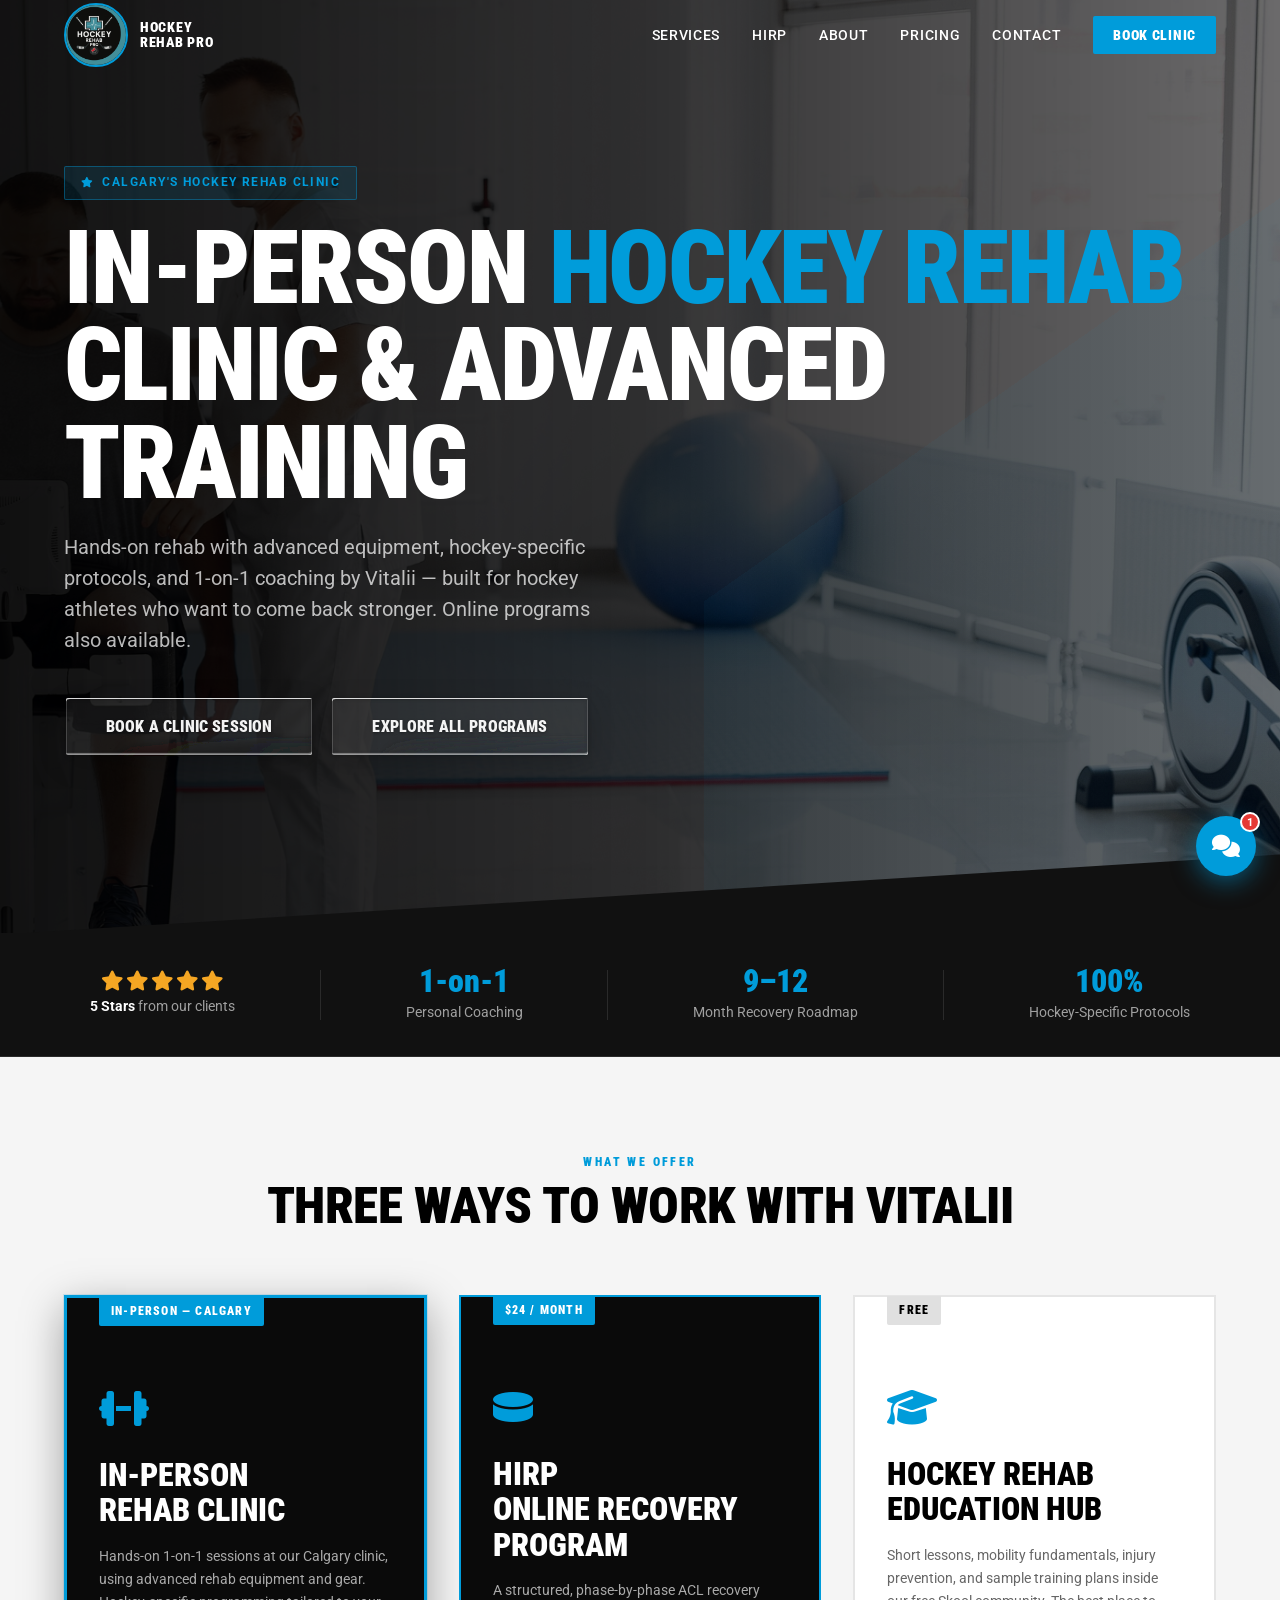
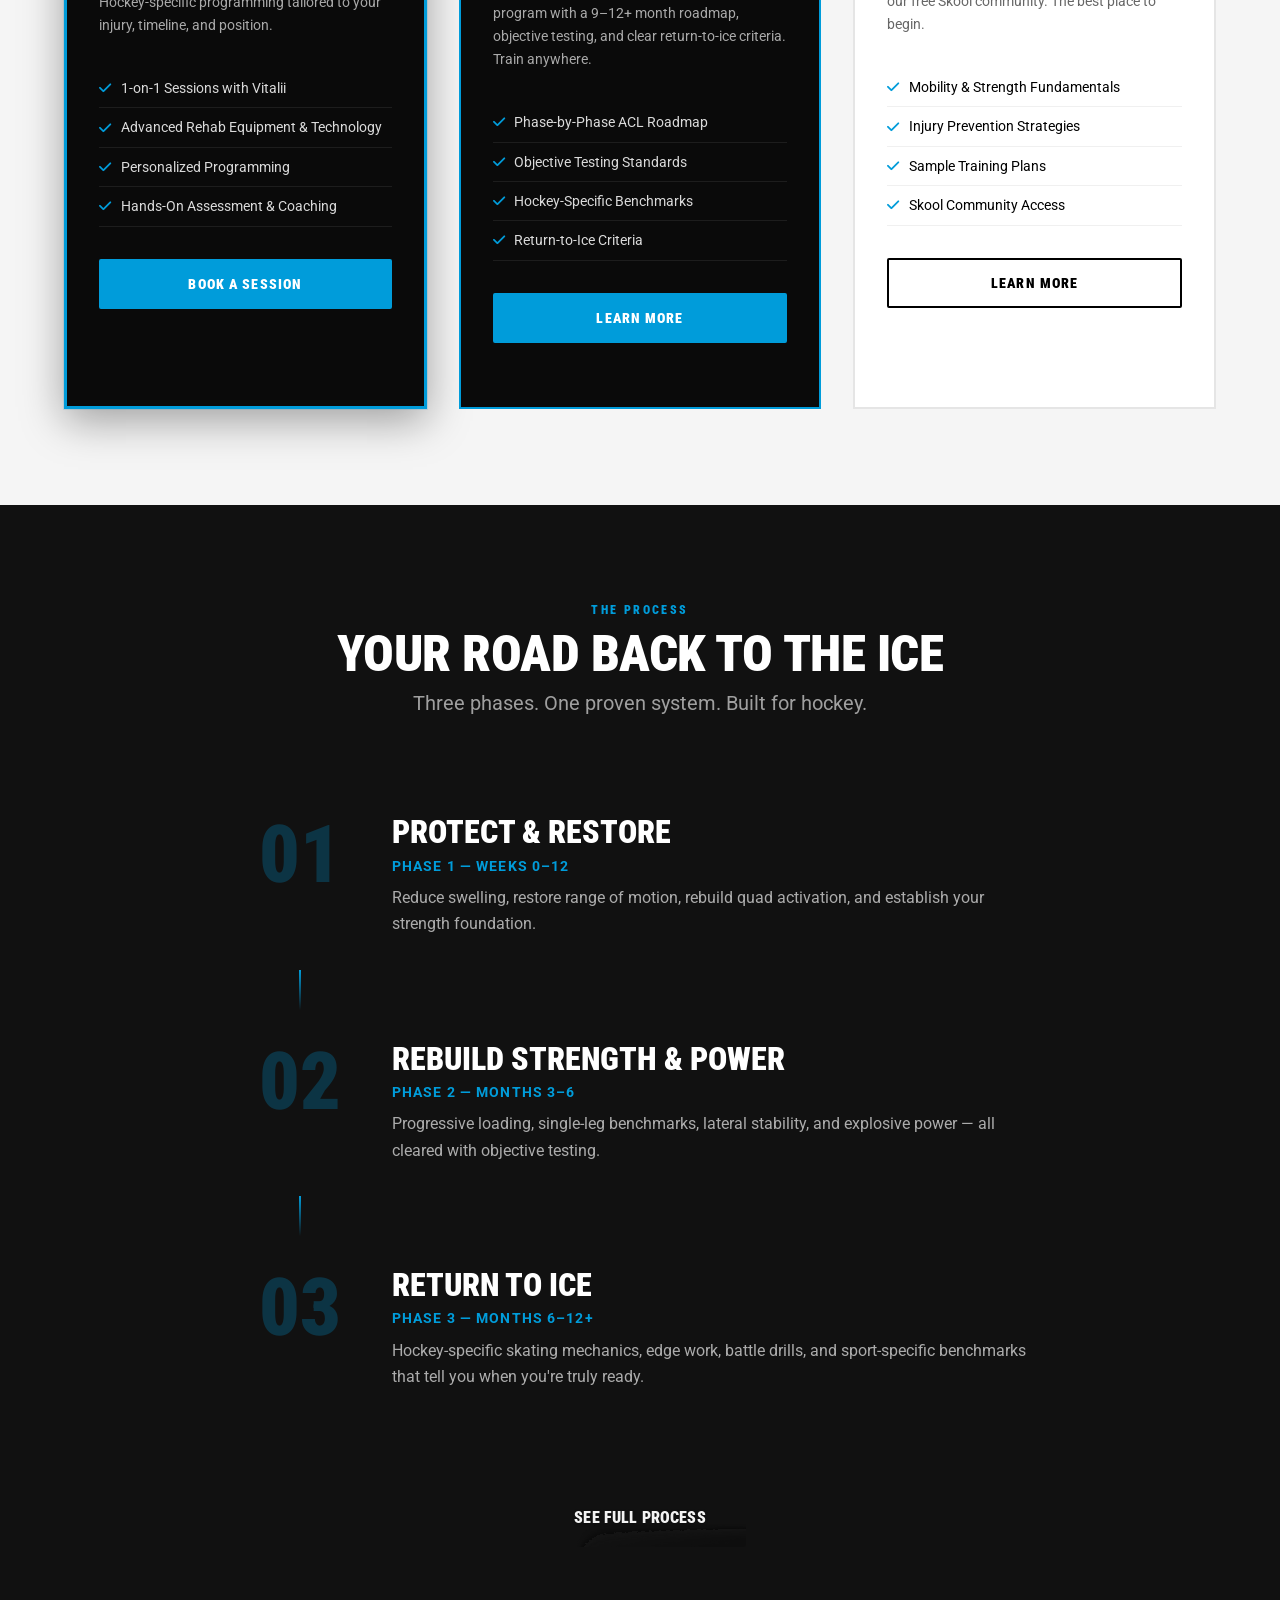
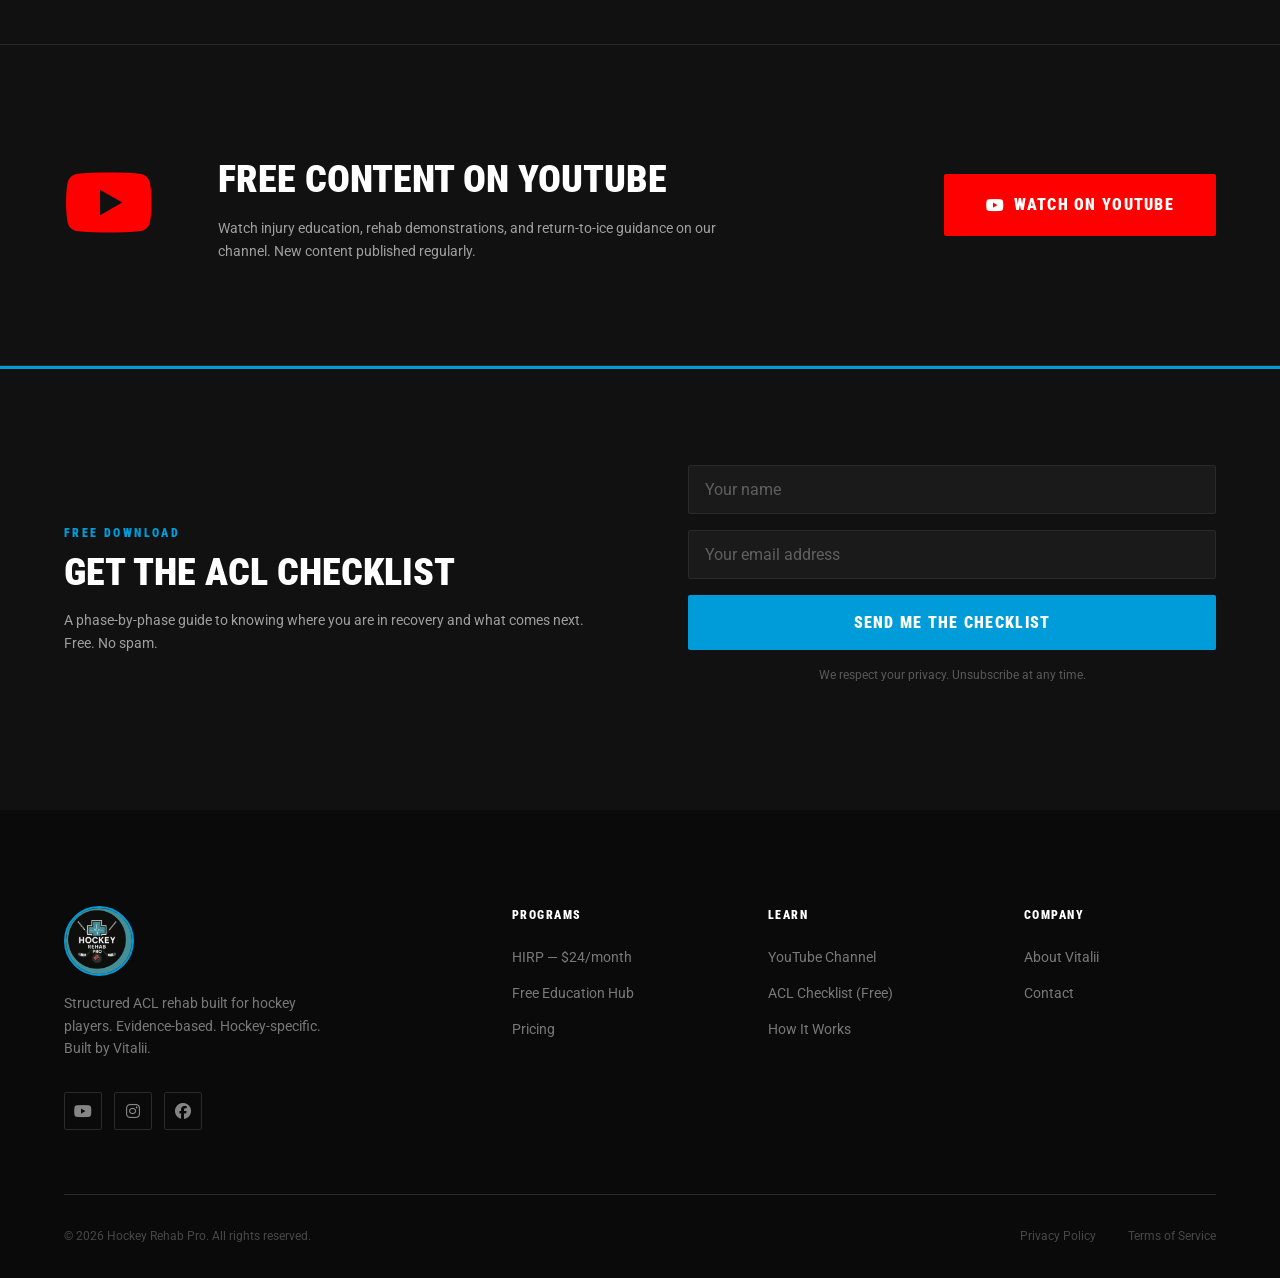
==== index.html @ 882a932a "Initial commit" ====
<!DOCTYPE html>
<html lang="en">
<head>
  <meta charset="UTF-8">
  <meta name="viewport" content="width=device-width, initial-scale=1.0">
  <meta name="description" content="Structured ACL rehab built for hockey players. Evidence-based return-to-ice protocols by Vitalii at Hockey Rehab Pro.">
  <title>Hockey Rehab Pro — ACL Rehab for Hockey Athletes</title>
  <link rel="icon" type="image/png" href="./Screenshot%202026-05-06%20193714.png">
  <link rel="preconnect" href="https://fonts.googleapis.com">
  <link rel="preconnect" href="https://fonts.gstatic.com" crossorigin>
  <link href="https://fonts.googleapis.com/css2?family=Roboto:wght@400;500;700&family=Roboto+Condensed:wght@700;900&display=swap" rel="stylesheet">
  <link rel="stylesheet" href="https://cdnjs.cloudflare.com/ajax/libs/font-awesome/6.5.0/css/all.min.css" crossorigin="anonymous">
  <link rel="stylesheet" href="./styles.css">
</head>
<body>

  <header class="nav" id="nav">
    <div class="nav__inner container">
      <a href="./index.html" class="nav__logo" aria-label="Hockey Rehab Pro home">
        <span class="logo-clip nav__logo-clip">
          <img src="./Screenshot%202026-05-06%20193714.png" alt="Hockey Rehab Pro" width="56" height="56">
        </span>
        <span class="nav__logo-text">Hockey<br>Rehab Pro</span>
      </a>
      <nav class="nav__links" aria-label="Primary navigation">
        <a href="./services.html"  class="nav__link">Services</a>
        <a href="./program.html"   class="nav__link">HIRP</a>
        <a href="./about.html"     class="nav__link">About</a>
        <a href="./pricing.html"   class="nav__link">Pricing</a>
        <a href="./contact.html"   class="nav__link">Contact</a>
        <a href="./contact.html" class="nav__link nav__link--cta">Book Clinic</a>
      </nav>
      <button class="nav__hamburger" id="hamburger" aria-label="Open menu" aria-expanded="false" aria-controls="mobileMenu">
        <span class="nav__hamburger-bar"></span>
        <span class="nav__hamburger-bar"></span>
        <span class="nav__hamburger-bar"></span>
      </button>
    </div>
  </header>

  <div class="mobile-menu" id="mobileMenu" aria-hidden="true" role="dialog" aria-label="Navigation menu">
    <button class="mobile-menu__close" id="mobileMenuClose" aria-label="Close menu">&times;</button>
    <nav class="mobile-menu__nav">
      <a href="./index.html"    class="mobile-menu__link">Home</a>
      <a href="./services.html" class="mobile-menu__link">Services</a>
      <a href="./program.html"  class="mobile-menu__link">HIRP Program</a>
      <a href="./about.html"    class="mobile-menu__link">About</a>
      <a href="./pricing.html"  class="mobile-menu__link">Pricing</a>
      <a href="./contact.html"  class="mobile-menu__link">Contact</a>
      <a href="./contact.html" class="mobile-menu__link mobile-menu__link--cta">Book Clinic Session</a>
    </nav>
  </div>
  <div class="mobile-menu__overlay" id="menuOverlay"></div>

  <main>

    <!-- HERO -->
    <section class="hero" id="hero" aria-labelledby="hero-heading">
      <div class="hero__inner container">
        <div class="hero__badge">
          <i class="fa-solid fa-star" aria-hidden="true"></i>
          Calgary's Hockey Rehab Clinic
        </div>
        <h1 class="hero__headline" id="hero-heading">
          In-Person <span class="hero__headline--accent">Hockey Rehab</span><br>
          Clinic &amp; Advanced Training
        </h1>
        <p class="hero__subtitle">
          Hands-on rehab with advanced equipment, hockey-specific protocols,
          and 1-on-1 coaching by Vitalii &mdash; built for hockey athletes who want
          to come back stronger. Online programs also available.
        </p>
        <div class="hero__ctas">
          <a href="./contact.html" class="btn btn--primary btn--lg btn--glass">
            Book a Clinic Session
          </a>
          <a href="./services.html" class="btn btn--outline btn--lg btn--glass">
            Explore All Programs
          </a>
        </div>
      </div>
    </section>

    <!-- TRUST BAR -->
    <section class="trust-bar" aria-label="Social proof and stats">
      <div class="trust-bar__inner container">
        <div class="trust-bar__item">
          <div class="trust-bar__stars" aria-label="5 stars">
            <i class="fa-solid fa-star"></i>
            <i class="fa-solid fa-star"></i>
            <i class="fa-solid fa-star"></i>
            <i class="fa-solid fa-star"></i>
            <i class="fa-solid fa-star"></i>
          </div>
          <p class="trust-bar__label"><strong>5 Stars</strong> from our clients</p>
        </div>
        <div class="trust-bar__divider" aria-hidden="true"></div>
        <div class="trust-bar__item">
          <p class="trust-bar__number">1-on-1</p>
          <p class="trust-bar__label">Personal Coaching</p>
        </div>
        <div class="trust-bar__divider" aria-hidden="true"></div>
        <div class="trust-bar__item">
          <p class="trust-bar__number">9&ndash;12</p>
          <p class="trust-bar__label">Month Recovery Roadmap</p>
        </div>
        <div class="trust-bar__divider" aria-hidden="true"></div>
        <div class="trust-bar__item">
          <p class="trust-bar__number">100%</p>
          <p class="trust-bar__label">Hockey-Specific Protocols</p>
        </div>
      </div>
    </section>

    <!-- SERVICES OVERVIEW -->
    <section class="services" id="services" aria-labelledby="services-heading">
      <div class="container">
        <div class="section-header">
          <p class="section-header__eyebrow">What We Offer</p>
          <h2 class="section-header__heading" id="services-heading">Three Ways to Work with Vitalii</h2>
        </div>
        <div class="services__grid">

          <article class="service-card service-card--clinic service-card--featured">
            <div class="service-card__badge service-card__badge--primary">In-Person &mdash; Calgary</div>
            <div class="service-card__icon">
              <i class="fa-solid fa-dumbbell" aria-hidden="true"></i>
            </div>
            <h3 class="service-card__title">In-Person<br>Rehab Clinic</h3>
            <p class="service-card__desc">
              Hands-on 1-on-1 sessions at our Calgary clinic, using advanced rehab equipment
              and gear. Hockey-specific programming tailored to your injury, timeline, and position.
            </p>
            <ul class="service-card__features">
              <li><i class="fa-solid fa-check" aria-hidden="true"></i> 1-on-1 Sessions with Vitalii</li>
              <li><i class="fa-solid fa-check" aria-hidden="true"></i> Advanced Rehab Equipment &amp; Technology</li>
              <li><i class="fa-solid fa-check" aria-hidden="true"></i> Personalized Programming</li>
              <li><i class="fa-solid fa-check" aria-hidden="true"></i> Hands-On Assessment &amp; Coaching</li>
            </ul>
            <a href="./contact.html" class="btn btn--teal service-card__cta">Book a Session</a>
          </article>

          <article class="service-card service-card--hirp service-card--featured">
            <div class="service-card__badge service-card__badge--primary">$24 / Month</div>
            <div class="service-card__icon">
              <i class="fa-solid fa-hockey-puck" aria-hidden="true"></i>
            </div>
            <h3 class="service-card__title">HIRP<br>Online Recovery Program</h3>
            <p class="service-card__desc">
              A structured, phase-by-phase ACL recovery program with a 9&ndash;12+ month
              roadmap, objective testing, and clear return-to-ice criteria. Train anywhere.
            </p>
            <ul class="service-card__features">
              <li><i class="fa-solid fa-check" aria-hidden="true"></i> Phase-by-Phase ACL Roadmap</li>
              <li><i class="fa-solid fa-check" aria-hidden="true"></i> Objective Testing Standards</li>
              <li><i class="fa-solid fa-check" aria-hidden="true"></i> Hockey-Specific Benchmarks</li>
              <li><i class="fa-solid fa-check" aria-hidden="true"></i> Return-to-Ice Criteria</li>
            </ul>
            <a href="./program.html" class="btn btn--teal service-card__cta">Learn More</a>
          </article>

          <article class="service-card service-card--free">
            <div class="service-card__badge">Free</div>
            <div class="service-card__icon">
              <i class="fa-solid fa-graduation-cap" aria-hidden="true"></i>
            </div>
            <h3 class="service-card__title">Hockey Rehab<br>Education Hub</h3>
            <p class="service-card__desc">
              Short lessons, mobility fundamentals, injury prevention, and sample training
              plans inside our free Skool community. The best place to begin.
            </p>
            <ul class="service-card__features">
              <li><i class="fa-solid fa-check" aria-hidden="true"></i> Mobility &amp; Strength Fundamentals</li>
              <li><i class="fa-solid fa-check" aria-hidden="true"></i> Injury Prevention Strategies</li>
              <li><i class="fa-solid fa-check" aria-hidden="true"></i> Sample Training Plans</li>
              <li><i class="fa-solid fa-check" aria-hidden="true"></i> Skool Community Access</li>
            </ul>
            <a href="./services.html" class="btn btn--outline-dark service-card__cta">Learn More</a>
          </article>

        </div>
      </div>
    </section>

    <!-- HOW IT WORKS — SUMMARY -->
    <section class="how-it-works" id="how-it-works" aria-labelledby="hiw-heading">
      <div class="container">
        <div class="section-header section-header--light">
          <p class="section-header__eyebrow">The Process</p>
          <h2 class="section-header__heading" id="hiw-heading">Your Road Back to the Ice</h2>
          <p class="section-header__sub">Three phases. One proven system. Built for hockey.</p>
        </div>
        <div class="steps">
          <div class="step">
            <div class="step__number" aria-hidden="true">01</div>
            <div class="step__content">
              <h3 class="step__title">Protect &amp; Restore</h3>
              <p class="step__phase">Phase 1 &mdash; Weeks 0&ndash;12</p>
              <p class="step__desc">Reduce swelling, restore range of motion, rebuild quad activation, and establish your strength foundation.</p>
            </div>
          </div>
          <div class="step__connector" aria-hidden="true"></div>
          <div class="step">
            <div class="step__number" aria-hidden="true">02</div>
            <div class="step__content">
              <h3 class="step__title">Rebuild Strength &amp; Power</h3>
              <p class="step__phase">Phase 2 &mdash; Months 3&ndash;6</p>
              <p class="step__desc">Progressive loading, single-leg benchmarks, lateral stability, and explosive power — all cleared with objective testing.</p>
            </div>
          </div>
          <div class="step__connector" aria-hidden="true"></div>
          <div class="step">
            <div class="step__number" aria-hidden="true">03</div>
            <div class="step__content">
              <h3 class="step__title">Return to Ice</h3>
              <p class="step__phase">Phase 3 &mdash; Months 6&ndash;12+</p>
              <p class="step__desc">Hockey-specific skating mechanics, edge work, battle drills, and sport-specific benchmarks that tell you when you're truly ready.</p>
            </div>
          </div>
        </div>
        <div class="how-it-works__cta">
          <a href="./services.html" class="btn btn--teal btn--lg btn--glass">See Full Process</a>
        </div>
      </div>
    </section>

    <!-- YOUTUBE CTA -->
    <section class="youtube-cta" aria-label="YouTube channel">
      <div class="container">
        <div class="youtube-cta__inner">
          <div class="youtube-cta__icon" aria-hidden="true">
            <i class="fa-brands fa-youtube"></i>
          </div>
          <div class="youtube-cta__content">
            <h2 class="youtube-cta__heading">Free Content on YouTube</h2>
            <p class="youtube-cta__desc">
              Watch injury education, rehab demonstrations, and return-to-ice guidance on our channel.
              New content published regularly.
            </p>
          </div>
          <a href="https://youtube.com/@hockeyrehabpro" target="_blank" rel="noopener noreferrer" class="btn btn--youtube btn--lg">
            <i class="fa-brands fa-youtube" aria-hidden="true"></i>
            Watch on YouTube
          </a>
        </div>
      </div>
    </section>

    <!-- NEWSLETTER MINI -->
    <section class="newsletter" aria-labelledby="newsletter-heading">
      <div class="container">
        <div class="newsletter__inner">
          <div class="newsletter__content">
            <p class="section-header__eyebrow">Free Download</p>
            <h2 class="newsletter__heading" id="newsletter-heading">Get the ACL Checklist</h2>
            <p class="newsletter__desc">
              A phase-by-phase guide to knowing where you are in recovery and what comes next.
              Free. No spam.
            </p>
          </div>
          <form class="newsletter__form" id="newsletterForm" novalidate>
            <div class="newsletter__form-group">
              <label for="newsletter-name" class="sr-only">Your name</label>
              <input type="text" id="newsletter-name" name="name" placeholder="Your name" class="newsletter__input" autocomplete="name" required>
            </div>
            <div class="newsletter__form-group">
              <label for="newsletter-email" class="sr-only">Your email address</label>
              <input type="email" id="newsletter-email" name="email" placeholder="Your email address" class="newsletter__input" autocomplete="email" required>
            </div>
            <button type="submit" class="btn btn--teal btn--lg newsletter__submit">Send Me the Checklist</button>
            <p class="newsletter__disclaimer">We respect your privacy. Unsubscribe at any time.</p>
            <p class="newsletter__feedback" id="newsletterFeedback" aria-live="polite" aria-atomic="true"></p>
          </form>
        </div>
      </div>
    </section>

  </main>

  <footer class="footer">
    <div class="container">
      <div class="footer__top">
        <div class="footer__brand">
          <span class="logo-clip footer__logo-clip">
            <img src="./Screenshot%202026-05-06%20193714.png" alt="Hockey Rehab Pro" width="70" height="70">
          </span>
          <p class="footer__tagline">Structured ACL rehab built for hockey players. Evidence-based. Hockey-specific. Built by Vitalii.</p>
          <div class="footer__social">
            <a href="https://youtube.com/@hockeyrehabpro" target="_blank" rel="noopener noreferrer" aria-label="YouTube" class="footer__social-link"><i class="fa-brands fa-youtube" aria-hidden="true"></i></a>
            <a href="https://www.instagram.com/hockeyrehabpro/" target="_blank" rel="noopener noreferrer" aria-label="Instagram" class="footer__social-link"><i class="fa-brands fa-instagram" aria-hidden="true"></i></a>
            <a href="https://www.facebook.com/profile.php?id=61573183412782" target="_blank" rel="noopener noreferrer" aria-label="Facebook" class="footer__social-link"><i class="fa-brands fa-facebook" aria-hidden="true"></i></a>
          </div>
        </div>
        <div class="footer__nav-group">
          <h4 class="footer__nav-heading">Programs</h4>
          <ul class="footer__nav-list">
            <li><a href="https://hockeyrehabpro.com/start" target="_blank" rel="noopener noreferrer" class="footer__nav-link">HIRP &mdash; $24/month</a></li>
            <li><a href="#" class="footer__nav-link">Free Education Hub</a></li>
            <li><a href="./pricing.html" class="footer__nav-link">Pricing</a></li>
          </ul>
        </div>
        <div class="footer__nav-group">
          <h4 class="footer__nav-heading">Learn</h4>
          <ul class="footer__nav-list">
            <li><a href="https://youtube.com/@hockeyrehabpro" target="_blank" rel="noopener noreferrer" class="footer__nav-link">YouTube Channel</a></li>
            <li><a href="./contact.html" class="footer__nav-link">ACL Checklist (Free)</a></li>
            <li><a href="./services.html" class="footer__nav-link">How It Works</a></li>
          </ul>
        </div>
        <div class="footer__nav-group">
          <h4 class="footer__nav-heading">Company</h4>
          <ul class="footer__nav-list">
            <li><a href="./about.html" class="footer__nav-link">About Vitalii</a></li>
            <li><a href="./contact.html" class="footer__nav-link">Contact</a></li>
          </ul>
        </div>
      </div>
      <div class="footer__bottom">
        <p class="footer__copy">&copy; <span id="footerYear"></span> Hockey Rehab Pro. All rights reserved.</p>
        <div class="footer__legal">
          <a href="https://hockeyrehabpro.com/policies/privacy-policy" target="_blank" rel="noopener noreferrer" class="footer__legal-link">Privacy Policy</a>
          <a href="https://hockeyrehabpro.com/policies/terms-of-service" target="_blank" rel="noopener noreferrer" class="footer__legal-link">Terms of Service</a>
        </div>
      </div>
    </div>
  </footer>

  <script src="./script.js"></script>
</body>
</html>
---- styles.css ----
/* ============================================================
   Hockey Rehab Pro — styles.css
   Design system inspired by Bauer.com
   ============================================================ */

/* ============================================================
   LOGO CLIP UTILITY
   Clips any logo image into a perfect circle with no square bg
   ============================================================ */
.logo-clip {
  display: block;
  border-radius: 50%;
  overflow: hidden;
  flex-shrink: 0;
  line-height: 0;
  border: 2px solid var(--color-primary);
}

.logo-clip img {
  width: 100%;
  height: 100%;
  object-fit: cover;
  object-position: center center;
  display: block;
}

/* ============================================================
   PAGE HERO (inner pages — not the home hero)
   ============================================================ */
.page-hero {
  background:
    linear-gradient(rgba(0, 0, 0, 0.88), rgba(0, 0, 0, 0.88)),
    url('./hero-photo.jpg') center / cover no-repeat;
  padding: calc(var(--nav-height) + var(--space-xl)) 0 var(--space-xl);
  border-bottom: 3px solid var(--color-primary);
  text-align: center;
}

.page-hero__eyebrow {
  font-family: var(--font-heading);
  font-weight: var(--font-heading-weight);
  font-size: var(--text-xs);
  letter-spacing: 0.2em;
  text-transform: uppercase;
  color: var(--color-primary);
  margin-bottom: 0.5rem;
}

.page-hero__title {
  font-family: var(--font-heading);
  font-weight: var(--font-heading-weight);
  font-size: clamp(2.5rem, 6vw, 5rem);
  text-transform: uppercase;
  color: var(--color-white);
  line-height: 1.0;
  letter-spacing: -0.02em;
  margin-bottom: var(--space-sm);
}

.page-hero__sub {
  color: rgba(255, 255, 255, 0.6);
  font-size: var(--text-lg);
  max-width: 600px;
  margin: 0 auto;
  line-height: 1.55;
}

/* --- Active nav link -------------------------------------- */
.nav__link.is-active {
  color: var(--color-primary);
}

.nav__link.is-active::after {
  width: 100%;
}

/* --- CTA banner section (shared across pages) ------------- */
.cta-banner {
  background: var(--color-primary);
  padding: var(--space-xl) 0;
  text-align: center;
}

.cta-banner__heading {
  font-family: var(--font-heading);
  font-weight: var(--font-heading-weight);
  font-size: clamp(1.5rem, 3vw, 2.5rem);
  text-transform: uppercase;
  color: var(--color-white);
  margin-bottom: var(--space-sm);
}

.cta-banner__sub {
  color: rgba(255, 255, 255, 0.85);
  font-size: var(--text-lg);
  margin-bottom: var(--space-md);
}

.cta-banner .btn--primary {
  background: var(--color-black);
  border-color: var(--color-black);
}

.cta-banner .btn--primary:hover {
  background: var(--color-white);
  color: var(--color-black);
  border-color: var(--color-white);
}

.cta-banner .btn--outline {
  border-color: var(--color-white);
  margin-left: var(--space-sm);
}

.cta-banner__btns {
  display: flex;
  gap: var(--space-sm);
  justify-content: center;
  flex-wrap: wrap;
}

/* --- FAQ section ------------------------------------------ */
.faq {
  background: var(--color-surface);
  padding: var(--space-xl) 0;
}

.faq__list {
  max-width: 780px;
  margin: 0 auto;
}

.faq__item {
  border-bottom: 1px solid #ddd;
}

.faq__question {
  width: 100%;
  display: flex;
  align-items: center;
  justify-content: space-between;
  gap: var(--space-sm);
  padding: var(--space-md) 0;
  background: none;
  border: none;
  text-align: left;
  font-family: var(--font-heading);
  font-weight: var(--font-heading-weight);
  font-size: var(--text-lg);
  text-transform: uppercase;
  color: var(--color-black);
  cursor: pointer;
  transition: color var(--transition);
}

.faq__question:hover {
  color: var(--color-primary);
}

.faq__icon {
  font-size: var(--text-lg);
  color: var(--color-primary);
  transition: transform var(--transition);
  flex-shrink: 0;
}

.faq__item.is-open .faq__icon {
  transform: rotate(45deg);
}

.faq__answer {
  max-height: 0;
  overflow: hidden;
  transition: max-height 0.35s ease, padding 0.2s ease;
}

.faq__item.is-open .faq__answer {
  max-height: 400px;
}

.faq__answer p {
  padding-bottom: var(--space-md);
  color: var(--color-text-muted-light);
  line-height: 1.7;
}

/* --- Mission section (about page) ------------------------- */
.mission {
  background: var(--color-dark-800);
  padding: var(--space-xl) 0;
  text-align: center;
}

.mission__quote {
  font-family: var(--font-heading);
  font-weight: var(--font-heading-weight);
  font-size: clamp(1.5rem, 3vw, 2.5rem);
  text-transform: uppercase;
  color: var(--color-white);
  max-width: 900px;
  margin: 0 auto var(--space-md);
  line-height: 1.2;
}

.mission__quote span {
  color: var(--color-primary);
}

.mission__sub {
  color: rgba(255, 255, 255, 0.55);
  font-size: var(--text-base);
  max-width: 600px;
  margin: 0 auto;
}

/* ============================================================
   CUSTOM PROPERTIES
   ============================================================ */
/* --- Custom Properties ------------------------------------ */
:root {
  --font-body: 'Roboto', Impact, Helvetica, sans-serif;
  --font-heading: 'Roboto Condensed', Impact, Helvetica, sans-serif;
  --font-heading-weight: 900;

  --color-primary: #009cda;
  --color-primary-dark: #0080b8;
  --color-primary-light: #29c2ff;

  --color-dark-900: #0a0a0a;
  --color-dark-800: #111111;
  --color-dark-700: #1a1a1a;
  --color-dark-600: #2a2a2a;
  --color-surface: #f5f5f5;
  --color-white: #ffffff;
  --color-black: #000000;
  --color-text-muted-dark: rgba(255, 255, 255, 0.6);
  --color-text-muted-light: #666666;
  --color-star: #f5a623;
  --color-success: #009cda;
  --color-error: #e53935;

  --space-xs: 0.5rem;
  --space-sm: 1rem;
  --space-md: 2rem;
  --space-lg: 4rem;
  --space-xl: 6rem;

  --text-xs: 0.75rem;
  --text-sm: 0.875rem;
  --text-base: 1rem;
  --text-lg: 1.25rem;
  --text-xl: 1.5rem;
  --text-2xl: 2rem;
  --text-3xl: 3rem;
  --text-hero: clamp(3rem, 8vw, 7rem);
  --text-section: clamp(2rem, 4vw, 3.5rem);

  --max-width: 1400px;
  --nav-height: 70px;
  --radius: 2px;
  --transition: 0.2s ease;
  --transition-slow: 0.35s ease;
}

/* --- Reset ------------------------------------------------ */
*, *::before, *::after {
  box-sizing: border-box;
  margin: 0;
  padding: 0;
}

html {
  scroll-behavior: smooth;
  font-size: 16px;
}

body {
  font-family: var(--font-body);
  background: var(--color-white);
  color: var(--color-black);
  font-size: var(--text-base);
  line-height: 1.6;
  overflow-x: hidden;
}

img {
  max-width: 100%;
  display: block;
}

a {
  color: inherit;
  text-decoration: none;
}

ul {
  list-style: none;
}

button {
  font-family: var(--font-body);
  cursor: pointer;
}

/* --- Utilities -------------------------------------------- */
.container {
  width: 100%;
  max-width: var(--max-width);
  margin-inline: auto;
  padding-inline: clamp(1rem, 5vw, 4rem);
}

.sr-only {
  position: absolute;
  width: 1px;
  height: 1px;
  padding: 0;
  margin: -1px;
  overflow: hidden;
  clip: rect(0, 0, 0, 0);
  border: 0;
}

/* --- Buttons ---------------------------------------------- */
.btn {
  display: inline-flex;
  align-items: center;
  justify-content: center;
  gap: 0.5rem;
  font-family: var(--font-heading);
  font-weight: var(--font-heading-weight);
  font-size: var(--text-sm);
  letter-spacing: 0.08em;
  text-transform: uppercase;
  padding: 0.75rem 1.75rem;
  border-radius: var(--radius);
  border: 2px solid transparent;
  cursor: pointer;
  transition:
    background var(--transition),
    color var(--transition),
    border-color var(--transition),
    transform var(--transition);
  white-space: nowrap;
}

.btn--primary {
  background: var(--color-black);
  color: var(--color-white);
  border-color: var(--color-black);
}

.btn--primary:hover {
  background: var(--color-primary);
  border-color: var(--color-primary);
  transform: translateY(-2px);
}

.btn--outline {
  background: transparent;
  color: var(--color-white);
  border-color: var(--color-white);
}

.btn--outline:hover {
  background: var(--color-white);
  color: var(--color-black);
  transform: translateY(-2px);
}

.btn--outline-dark {
  background: transparent;
  color: var(--color-black);
  border-color: var(--color-black);
}

.btn--outline-dark:hover {
  background: var(--color-black);
  color: var(--color-white);
  transform: translateY(-2px);
}

.btn--teal {
  background: var(--color-primary);
  color: var(--color-white);
  border-color: var(--color-primary);
}

.btn--teal:hover {
  background: var(--color-primary-dark);
  border-color: var(--color-primary-dark);
  transform: translateY(-2px);
}

.btn--youtube {
  background: #ff0000;
  color: var(--color-white);
  border-color: #ff0000;
}

.btn--youtube:hover {
  background: #cc0000;
  border-color: #cc0000;
}

.btn--lg {
  padding: 1rem 2.5rem;
  font-size: var(--text-base);
}

/* ============================================================
   LIQUID GLASS BUTTON
   Ported from Apple Tahoe glass effect — backdrop-filter + SVG displacement
   ============================================================ */
.btn--glass {
  position: relative;
  background: transparent !important;
  border-color: transparent !important;
  color: rgba(255, 255, 255, 0.95) !important;
  overflow: visible;
  z-index: 0;
  text-shadow: 0 1px 3px rgba(0, 0, 0, 0.4);
  letter-spacing: 0.01em;
}

.btn--glass::before {
  content: '';
  position: absolute;
  inset: 0;
  border-radius: inherit;
  background: rgba(255, 255, 255, 0.07);
  backdrop-filter: blur(16px) saturate(180%) url(#liquid-glass-global);
  -webkit-backdrop-filter: blur(16px) saturate(180%);
  box-shadow:
    inset 0 0 0 1px rgba(255, 255, 255, 0.18),
    inset 1.8px 3px 0px -2px rgba(255, 255, 255, 0.82),
    inset -2px -2px 0px -2px rgba(255, 255, 255, 0.62),
    inset -3px -8px 1px -6px rgba(255, 255, 255, 0.42),
    inset -0.3px -1px 4px 0px rgba(0, 0, 0, 0.12),
    inset -1.5px 2.5px 0px -2px rgba(0, 0, 0, 0.20),
    inset 0px 3px 4px -2px rgba(0, 0, 0, 0.20),
    inset 2px -6.5px 1px -4px rgba(0, 0, 0, 0.10),
    0px 1px 5px 0px rgba(0, 0, 0, 0.18),
    0px 8px 28px 0px rgba(0, 0, 0, 0.18);
  z-index: -1;
  pointer-events: none;
  transition: background 400ms cubic-bezier(1, 0, 0.4, 1), box-shadow 400ms cubic-bezier(1, 0, 0.4, 1);
}

.btn--glass:hover::before {
  background: rgba(255, 255, 255, 0.13);
  box-shadow:
    inset 0 0 0 1px rgba(255, 255, 255, 0.22),
    inset 1.8px 3px 0px -2px rgba(255, 255, 255, 0.90),
    inset -2px -2px 0px -2px rgba(255, 255, 255, 0.70),
    inset -3px -8px 1px -6px rgba(255, 255, 255, 0.50),
    inset -0.3px -1px 4px 0px rgba(0, 0, 0, 0.10),
    inset -1.5px 2.5px 0px -2px rgba(0, 0, 0, 0.18),
    inset 0px 3px 4px -2px rgba(0, 0, 0, 0.18),
    inset 2px -6.5px 1px -4px rgba(0, 0, 0, 0.08),
    0px 2px 8px 0px rgba(0, 0, 0, 0.22),
    0px 12px 36px 0px rgba(0, 0, 0, 0.22);
}

.btn--glass:hover {
  transform: scale(1.03) translateY(-1px) !important;
}

.btn--glass:active {
  transform: scale(0.97) !important;
}

/* --- Section Headers -------------------------------------- */
.section-header {
  text-align: center;
  margin-bottom: var(--space-lg);
}

.section-header__eyebrow {
  font-family: var(--font-heading);
  font-weight: var(--font-heading-weight);
  font-size: var(--text-xs);
  letter-spacing: 0.2em;
  text-transform: uppercase;
  color: var(--color-primary);
  margin-bottom: 0.5rem;
}

.section-header__heading {
  font-family: var(--font-heading);
  font-weight: var(--font-heading-weight);
  font-size: var(--text-section);
  text-transform: uppercase;
  line-height: 1.0;
  letter-spacing: -0.01em;
  color: var(--color-black);
}

.section-header--light .section-header__heading {
  color: var(--color-white);
}

.section-header__sub {
  color: var(--color-text-muted-light);
  margin-top: var(--space-xs);
  font-size: var(--text-lg);
}

.section-header--light .section-header__sub {
  color: var(--color-text-muted-dark);
}

/* ============================================================
   NAVIGATION
   ============================================================ */
.nav {
  position: fixed;
  top: 0;
  left: 0;
  width: 100%;
  height: var(--nav-height);
  background: transparent;
  z-index: 1000;
  transition: background var(--transition-slow), box-shadow var(--transition-slow);
}

.nav.scrolled {
  background: var(--color-dark-900);
  box-shadow: 0 2px 30px rgba(0, 0, 0, 0.6);
}

.nav__inner {
  display: flex;
  align-items: center;
  justify-content: space-between;
  height: 100%;
}

.nav__logo {
  display: flex;
  align-items: center;
  gap: 0.75rem;
  flex-shrink: 0;
}

.nav__logo-clip {
  width: 64px;
  height: 64px;
}

.nav__logo-img {
  width: 56px;
  height: 56px;
  object-fit: cover;
  border-radius: 50%;
  display: block;
}

.nav__logo-text {
  font-family: var(--font-heading);
  font-weight: var(--font-heading-weight);
  font-size: var(--text-sm);
  color: var(--color-white);
  text-transform: uppercase;
  letter-spacing: 0.05em;
  line-height: 1.1;
}

.nav__links {
  display: flex;
  align-items: center;
  gap: 2rem;
}

.nav__link {
  color: var(--color-white);
  font-size: var(--text-sm);
  font-weight: 500;
  text-transform: uppercase;
  letter-spacing: 0.05em;
  transition: color var(--transition);
  position: relative;
}

.nav__link::after {
  content: '';
  position: absolute;
  bottom: -4px;
  left: 0;
  width: 0;
  height: 2px;
  background: var(--color-primary);
  transition: width var(--transition);
}

.nav__link:hover {
  color: var(--color-primary);
}

.nav__link:hover::after {
  width: 100%;
}

.nav__link--cta {
  padding: 0.5rem 1.25rem;
  background: var(--color-primary);
  border-radius: var(--radius);
  font-family: var(--font-heading);
  font-weight: var(--font-heading-weight);
}

.nav__link--cta:hover {
  background: var(--color-primary-dark);
  color: var(--color-white);
}

.nav__link--cta::after {
  display: none;
}

.nav__hamburger {
  display: none;
  flex-direction: column;
  justify-content: center;
  gap: 5px;
  width: 40px;
  height: 40px;
  background: transparent;
  border: none;
  padding: 4px;
}

.nav__hamburger-bar {
  display: block;
  width: 100%;
  height: 2px;
  background: var(--color-white);
  transition: transform var(--transition), opacity var(--transition);
}

.nav__hamburger.is-open .nav__hamburger-bar:nth-child(1) {
  transform: translateY(7px) rotate(45deg);
}

.nav__hamburger.is-open .nav__hamburger-bar:nth-child(2) {
  opacity: 0;
}

.nav__hamburger.is-open .nav__hamburger-bar:nth-child(3) {
  transform: translateY(-7px) rotate(-45deg);
}

/* --- Mobile Menu Drawer ----------------------------------- */
.mobile-menu {
  position: fixed;
  top: 0;
  right: -100%;
  width: min(360px, 100vw);
  height: 100vh;
  height: 100dvh;
  background: var(--color-dark-900);
  z-index: 1001;
  display: flex;
  flex-direction: column;
  padding: var(--space-xl) var(--space-md) var(--space-md);
  transition: right 0.35s cubic-bezier(0.4, 0, 0.2, 1);
  overflow-y: auto;
}

.mobile-menu.is-open {
  right: 0;
}

.mobile-menu__overlay {
  position: fixed;
  inset: 0;
  background: rgba(0, 0, 0, 0.75);
  z-index: 1000;
  opacity: 0;
  pointer-events: none;
  transition: opacity var(--transition-slow);
}

.mobile-menu__overlay.is-open {
  opacity: 1;
  pointer-events: all;
}

.mobile-menu__close {
  position: absolute;
  top: var(--space-sm);
  right: var(--space-sm);
  background: none;
  border: none;
  color: var(--color-white);
  font-size: 2rem;
  line-height: 1;
  padding: 0.25rem;
  cursor: pointer;
  opacity: 0.7;
  transition: opacity var(--transition);
}

.mobile-menu__close:hover {
  opacity: 1;
}

.mobile-menu__nav {
  display: flex;
  flex-direction: column;
  gap: 0;
  margin-top: var(--space-md);
}

.mobile-menu__link {
  color: var(--color-white);
  font-family: var(--font-heading);
  font-weight: var(--font-heading-weight);
  font-size: var(--text-xl);
  text-transform: uppercase;
  padding: var(--space-sm) 0;
  border-bottom: 1px solid var(--color-dark-600);
  transition: color var(--transition);
  letter-spacing: 0.02em;
}

.mobile-menu__link:hover {
  color: var(--color-primary);
}

.mobile-menu__link--cta {
  background: var(--color-primary);
  text-align: center;
  padding: var(--space-sm);
  margin-top: var(--space-md);
  border: none;
  border-radius: var(--radius);
}

.mobile-menu__link--cta:hover {
  background: var(--color-primary-dark);
  color: var(--color-white);
}

/* ============================================================
   HERO
   ============================================================ */
.hero {
  min-height: 100vh;
  display: flex;
  align-items: center;
  position: relative;
  overflow: hidden;
  background:
    linear-gradient(
      to right,
      rgba(0, 0, 0, 0.93) 0%,
      rgba(0, 0, 0, 0.80) 50%,
      rgba(0, 0, 0, 0.58) 100%
    ),
    url('./hero-photo.jpg') right center / cover no-repeat;
}

/* Diagonal teal accent stripe — gives the Bauer angled graphic feel */
.hero::before {
  content: '';
  position: absolute;
  top: 0;
  right: 0;
  width: 45%;
  height: 100%;
  background: linear-gradient(
    145deg,
    transparent 45%,
    rgba(0, 156, 218, 0.04) 45%
  );
  pointer-events: none;
}

/* Bottom edge diagonal cut */
.hero::after {
  content: '';
  position: absolute;
  bottom: -1px;
  left: 0;
  width: 100%;
  height: 80px;
  background: var(--color-dark-800);
  clip-path: polygon(0 100%, 100% 0, 100% 100%);
  pointer-events: none;
}

.hero__inner {
  position: relative;
  z-index: 1;
  padding-top: calc(var(--nav-height) + var(--space-xl));
  padding-bottom: calc(var(--space-xl) + 80px);
  width: 100%;
}

.hero__badge {
  display: inline-flex;
  align-items: center;
  gap: 0.5rem;
  background: rgba(0, 156, 218, 0.12);
  border: 1px solid rgba(0, 156, 218, 0.4);
  color: var(--color-primary);
  font-size: var(--text-xs);
  font-weight: 700;
  text-transform: uppercase;
  letter-spacing: 0.12em;
  padding: 0.4rem 1rem;
  border-radius: var(--radius);
  margin-bottom: 1.25rem;
}

.hero__badge i {
  font-size: 0.65rem;
}

.hero__headline {
  font-family: var(--font-heading);
  font-weight: var(--font-heading-weight);
  font-size: var(--text-hero);
  line-height: 0.95;
  text-transform: uppercase;
  color: var(--color-white);
  letter-spacing: -0.02em;
  margin-bottom: 1.25rem;
}

.hero__headline--accent {
  color: var(--color-primary);
}

.hero__subtitle {
  font-size: var(--text-lg);
  color: rgba(255, 255, 255, 0.72);
  max-width: 540px;
  margin-bottom: 2.5rem;
  line-height: 1.55;
}

.hero__ctas {
  display: flex;
  gap: var(--space-sm);
  flex-wrap: wrap;
}

/* ============================================================
   TRUST BAR
   ============================================================ */
.trust-bar {
  background: var(--color-dark-800);
  border-bottom: 1px solid var(--color-dark-600);
  padding: var(--space-md) 0;
}

.trust-bar__inner {
  display: flex;
  align-items: center;
  justify-content: space-around;
  flex-wrap: wrap;
  gap: var(--space-md);
}

.trust-bar__item {
  display: flex;
  flex-direction: column;
  align-items: center;
  text-align: center;
  gap: 0.25rem;
}

.trust-bar__stars {
  color: var(--color-star);
  font-size: var(--text-lg);
  display: flex;
  gap: 2px;
}

.trust-bar__number {
  font-family: var(--font-heading);
  font-weight: var(--font-heading-weight);
  font-size: var(--text-2xl);
  color: var(--color-primary);
  line-height: 1;
}

.trust-bar__label {
  color: var(--color-text-muted-dark);
  font-size: var(--text-sm);
}

.trust-bar__label strong {
  color: var(--color-white);
}

.trust-bar__divider {
  width: 1px;
  height: 50px;
  background: var(--color-dark-600);
}

/* ============================================================
   SERVICES
   ============================================================ */
.services {
  background: var(--color-surface);
  padding: var(--space-xl) 0;
}

.services__grid {
  display: grid;
  grid-template-columns: repeat(3, 1fr);
  gap: var(--space-md);
}

.service-card {
  background: var(--color-white);
  border: 2px solid #e5e5e5;
  padding: var(--space-lg) var(--space-md);
  position: relative;
  transition: transform var(--transition), box-shadow var(--transition);
}

.service-card:hover {
  transform: translateY(-6px);
  box-shadow: 0 24px 48px rgba(0, 0, 0, 0.14);
}

.service-card--featured {
  background: var(--color-dark-900);
  border-color: var(--color-primary);
  color: var(--color-white);
}

.service-card--clinic {
  background: var(--color-dark-900);
  border-color: var(--color-primary);
  border-width: 3px;
  color: var(--color-white);
  box-shadow: 0 0 0 1px rgba(0, 156, 218, 0.15), 0 12px 40px rgba(0, 0, 0, 0.35);
}

.service-card__badge {
  position: absolute;
  top: -1px;
  left: var(--space-md);
  background: #e0e0e0;
  color: var(--color-black);
  font-family: var(--font-heading);
  font-weight: var(--font-heading-weight);
  font-size: var(--text-xs);
  letter-spacing: 0.1em;
  text-transform: uppercase;
  padding: 0.3rem 0.75rem;
  border-radius: 0 0 var(--radius) var(--radius);
}

.service-card__badge--primary {
  background: var(--color-primary);
  color: var(--color-white);
}

.service-card__icon {
  font-size: 2.5rem;
  color: var(--color-primary);
  margin-bottom: var(--space-sm);
  margin-top: var(--space-sm);
}

.service-card__title {
  font-family: var(--font-heading);
  font-weight: var(--font-heading-weight);
  font-size: var(--text-2xl);
  text-transform: uppercase;
  line-height: 1.1;
  margin-bottom: var(--space-sm);
  color: var(--color-black);
}

.service-card--featured .service-card__title {
  color: var(--color-white);
}

.service-card__desc {
  font-size: var(--text-sm);
  line-height: 1.65;
  color: var(--color-text-muted-light);
  margin-bottom: var(--space-sm);
}

.service-card--featured .service-card__desc {
  color: rgba(255, 255, 255, 0.65);
}

.service-card__features {
  margin: var(--space-md) 0;
}

.service-card__features li {
  display: flex;
  align-items: center;
  gap: 0.6rem;
  padding: 0.5rem 0;
  border-bottom: 1px solid rgba(0, 0, 0, 0.06);
  font-size: var(--text-sm);
  color: var(--color-black);
}

.service-card--featured .service-card__features li {
  border-color: rgba(255, 255, 255, 0.08);
  color: rgba(255, 255, 255, 0.85);
}

.service-card__features .fa-check {
  color: var(--color-primary);
  flex-shrink: 0;
}

.service-card__cta {
  width: 100%;
}

/* ============================================================
   HOW IT WORKS
   ============================================================ */
.how-it-works {
  background: var(--color-dark-800);
  padding: var(--space-xl) 0;
}

.steps {
  max-width: 800px;
  margin: 0 auto;
}

.step {
  display: grid;
  grid-template-columns: 120px 1fr;
  gap: var(--space-md);
  align-items: start;
  padding: var(--space-md) 0;
}

.step__number {
  font-family: var(--font-heading);
  font-weight: var(--font-heading-weight);
  font-size: 5rem;
  color: var(--color-primary);
  opacity: 0.25;
  line-height: 1;
  text-align: center;
}

.step__title {
  font-family: var(--font-heading);
  font-weight: var(--font-heading-weight);
  font-size: var(--text-2xl);
  text-transform: uppercase;
  color: var(--color-white);
  margin-bottom: 0.25rem;
  line-height: 1.1;
}

.step__phase {
  color: var(--color-primary);
  font-size: var(--text-sm);
  font-weight: 700;
  text-transform: uppercase;
  letter-spacing: 0.08em;
  margin-bottom: var(--space-xs);
}

.step__desc {
  color: rgba(255, 255, 255, 0.65);
  line-height: 1.65;
}

.step__connector {
  width: 2px;
  height: 40px;
  background: linear-gradient(to bottom, var(--color-primary), transparent);
  margin-left: 59px;
}

.how-it-works__cta {
  text-align: center;
  margin-top: var(--space-lg);
}

/* ============================================================
   ABOUT
   ============================================================ */
.about {
  background: var(--color-white);
  padding: var(--space-xl) 0;
}

.about__grid {
  display: grid;
  grid-template-columns: 1fr 1.4fr;
  gap: var(--space-xl);
  align-items: center;
}

.about__visual {
  position: relative;
}

.about__photo-placeholder {
  width: 100%;
  aspect-ratio: 3 / 4;
  background: var(--color-surface);
  border: 2px dashed #d0d0d0;
  display: flex;
  flex-direction: column;
  align-items: center;
  justify-content: center;
  gap: var(--space-sm);
  color: #aaa;
  font-size: var(--text-sm);
}

.about__photo-placeholder i {
  font-size: 4rem;
  opacity: 0.4;
}

.about__photo {
  width: 100%;
  aspect-ratio: 3 / 4;
  object-fit: cover;
  object-position: center top;
}

.about__logo-badge {
  position: absolute;
  bottom: -20px;
  right: -20px;
  background: var(--color-white);
  border-radius: 50%;
  padding: 8px;
  box-shadow: 0 8px 24px rgba(0, 0, 0, 0.15);
}

.about__logo-badge .logo-clip {
  width: 90px;
  height: 90px;
}

.about__heading {
  font-family: var(--font-heading);
  font-weight: var(--font-heading-weight);
  font-size: clamp(2rem, 4vw, 3.5rem);
  text-transform: uppercase;
  line-height: 1.0;
  margin-bottom: var(--space-sm);
  color: var(--color-black);
}

.about__divider {
  width: 60px;
  height: 4px;
  background: var(--color-primary);
  margin-bottom: var(--space-md);
}

.about__body {
  color: var(--color-text-muted-light);
  line-height: 1.7;
  margin-bottom: var(--space-sm);
}

.about__credentials {
  display: flex;
  flex-direction: column;
  gap: var(--space-xs);
  margin-top: var(--space-md);
  padding-top: var(--space-md);
  border-top: 1px solid #e5e5e5;
}

.about__credential {
  display: flex;
  align-items: center;
  gap: 0.75rem;
  font-size: var(--text-sm);
  font-weight: 600;
  color: var(--color-black);
}

.about__credential-icon {
  color: var(--color-primary);
  width: 20px;
  text-align: center;
}

/* ============================================================
   PROGRAM DETAILS
   ============================================================ */
.program {
  background: var(--color-dark-900);
  padding: var(--space-xl) 0;
}

.program__grid {
  display: grid;
  grid-template-columns: repeat(3, 1fr);
  gap: var(--space-md);
}

.program__feature {
  background: var(--color-dark-700);
  padding: var(--space-md);
  border-left: 3px solid var(--color-primary);
  transition: transform var(--transition), background var(--transition);
}

.program__feature:hover {
  transform: translateY(-4px);
  background: var(--color-dark-600);
}

.program__feature-icon {
  font-size: 2rem;
  color: var(--color-primary);
  margin-bottom: var(--space-sm);
}

.program__feature-title {
  font-family: var(--font-heading);
  font-weight: var(--font-heading-weight);
  font-size: var(--text-lg);
  text-transform: uppercase;
  color: var(--color-white);
  margin-bottom: var(--space-xs);
  line-height: 1.2;
}

.program__feature-desc {
  color: rgba(255, 255, 255, 0.6);
  font-size: var(--text-sm);
  line-height: 1.6;
}

.program__cta-row {
  text-align: center;
  margin-top: var(--space-lg);
}

/* ============================================================
   TESTIMONIALS
   ============================================================ */
.testimonials {
  background: var(--color-surface);
  padding: var(--space-xl) 0;
}

.testimonials__aggregate {
  text-align: center;
  margin-bottom: var(--space-lg);
}

.testimonials__stars {
  display: flex;
  justify-content: center;
  gap: 4px;
  font-size: var(--text-xl);
  color: var(--color-star);
  margin-bottom: 0.5rem;
}

.testimonials__aggregate-score {
  font-family: var(--font-heading);
  font-weight: var(--font-heading-weight);
  font-size: var(--text-3xl);
  color: var(--color-black);
  line-height: 1;
  margin-bottom: 0.25rem;
}

.testimonials__aggregate-count {
  color: var(--color-text-muted-light);
  font-size: var(--text-sm);
}

.testimonials__grid {
  display: grid;
  grid-template-columns: repeat(3, 1fr);
  gap: var(--space-md);
}

.testimonial-card {
  background: var(--color-white);
  padding: var(--space-md);
  border-top: 3px solid var(--color-primary);
  box-shadow: 0 4px 24px rgba(0, 0, 0, 0.08);
}

.testimonial-card__stars {
  display: flex;
  gap: 3px;
  color: var(--color-star);
  margin-bottom: var(--space-sm);
  font-size: var(--text-sm);
}

.testimonial-card__quote {
  color: #333;
  font-size: var(--text-sm);
  line-height: 1.75;
  font-style: italic;
  margin-bottom: var(--space-sm);
}

.testimonial-card__name {
  font-weight: 700;
  font-size: var(--text-xs);
  color: var(--color-text-muted-light);
  text-transform: uppercase;
  letter-spacing: 0.05em;
}

/* ============================================================
   YOUTUBE CTA
   ============================================================ */
.youtube-cta {
  background: var(--color-dark-800);
  padding: var(--space-xl) 0;
  border-top: 1px solid var(--color-dark-600);
  border-bottom: 1px solid var(--color-dark-600);
}

.youtube-cta__inner {
  display: flex;
  align-items: center;
  gap: var(--space-lg);
  flex-wrap: wrap;
}

.youtube-cta__icon {
  font-size: 5rem;
  color: #ff0000;
  flex-shrink: 0;
}

.youtube-cta__content {
  flex: 1;
  min-width: 200px;
}

.youtube-cta__heading {
  font-family: var(--font-heading);
  font-weight: var(--font-heading-weight);
  font-size: clamp(1.5rem, 3vw, 2.5rem);
  text-transform: uppercase;
  color: var(--color-white);
  margin-bottom: 0.5rem;
}

.youtube-cta__desc {
  color: rgba(255, 255, 255, 0.6);
  font-size: var(--text-sm);
  line-height: 1.6;
  max-width: 500px;
}

/* ============================================================
   PRICING
   ============================================================ */
.pricing {
  background: var(--color-dark-900);
  padding: var(--space-xl) 0;
}

.pricing__grid {
  display: grid;
  grid-template-columns: 1fr 1fr;
  gap: var(--space-md);
  max-width: 900px;
  margin: 0 auto;
  align-items: start;
}

.pricing-card {
  background: var(--color-dark-700);
  border: 2px solid var(--color-dark-600);
  padding: var(--space-lg) var(--space-md);
  position: relative;
  transition: transform var(--transition);
}

.pricing-card--featured {
  border-color: var(--color-primary);
  transform: scale(1.04);
  box-shadow: 0 20px 60px rgba(0, 156, 218, 0.2);
}

.pricing-card--featured:hover {
  transform: scale(1.04) translateY(-4px);
}

.pricing-card:not(.pricing-card--featured):hover {
  transform: translateY(-4px);
}

.pricing-card__popular-tag {
  position: absolute;
  top: -1px;
  left: 50%;
  transform: translateX(-50%);
  background: var(--color-primary);
  color: var(--color-white);
  font-family: var(--font-heading);
  font-weight: var(--font-heading-weight);
  font-size: var(--text-xs);
  letter-spacing: 0.12em;
  text-transform: uppercase;
  padding: 0.3rem 1rem;
  white-space: nowrap;
  border-radius: 0 0 var(--radius) var(--radius);
}

.pricing-card__header {
  margin-bottom: var(--space-md);
  padding-bottom: var(--space-md);
  border-bottom: 1px solid var(--color-dark-600);
}

.pricing-card__name {
  font-family: var(--font-heading);
  font-weight: var(--font-heading-weight);
  font-size: var(--text-2xl);
  text-transform: uppercase;
  color: var(--color-white);
  margin-top: var(--space-sm);
}

.pricing-card__subname {
  color: rgba(255, 255, 255, 0.5);
  font-size: var(--text-xs);
  text-transform: uppercase;
  letter-spacing: 0.05em;
  margin-top: 0.25rem;
}

.pricing-card__price {
  display: flex;
  align-items: baseline;
  gap: 0.25rem;
  margin-top: var(--space-sm);
}

.pricing-card__amount {
  font-family: var(--font-heading);
  font-weight: var(--font-heading-weight);
  font-size: 3.5rem;
  color: var(--color-white);
  line-height: 1;
}

.pricing-card__period {
  color: rgba(255, 255, 255, 0.5);
  font-size: var(--text-sm);
}

.pricing-card__note {
  color: rgba(255, 255, 255, 0.4);
  font-size: var(--text-xs);
  margin-top: 0.25rem;
}

.pricing-card__features {
  margin-bottom: var(--space-md);
}

.pricing-card__features li {
  display: flex;
  align-items: center;
  gap: 0.6rem;
  padding: 0.5rem 0;
  border-bottom: 1px solid rgba(255, 255, 255, 0.05);
  font-size: var(--text-sm);
  color: rgba(255, 255, 255, 0.8);
}

.pricing-card__feature--dim {
  color: rgba(255, 255, 255, 0.25) !important;
}

.pricing-card__features .fa-check {
  color: var(--color-primary);
  flex-shrink: 0;
}

.pricing-card__features .fa-xmark {
  color: rgba(255, 255, 255, 0.2);
  flex-shrink: 0;
}

.pricing-card__cta {
  width: 100%;
}

.pricing-card__guarantee {
  text-align: center;
  color: rgba(255, 255, 255, 0.4);
  font-size: var(--text-xs);
  margin-top: var(--space-sm);
  display: flex;
  align-items: center;
  justify-content: center;
  gap: 0.4rem;
}

/* ============================================================
   NEWSLETTER
   ============================================================ */
.newsletter {
  background: var(--color-dark-800);
  padding: var(--space-xl) 0;
  border-top: 3px solid var(--color-primary);
}

.newsletter__inner {
  display: grid;
  grid-template-columns: 1fr 1fr;
  gap: var(--space-xl);
  align-items: center;
}

.newsletter__heading {
  font-family: var(--font-heading);
  font-weight: var(--font-heading-weight);
  font-size: clamp(1.5rem, 3vw, 2.5rem);
  text-transform: uppercase;
  color: var(--color-white);
  line-height: 1.1;
  margin-bottom: var(--space-sm);
}

.newsletter__desc {
  color: rgba(255, 255, 255, 0.6);
  font-size: var(--text-sm);
  line-height: 1.65;
}

.newsletter__form-group {
  margin-bottom: var(--space-sm);
}

.newsletter__input {
  width: 100%;
  padding: 0.875rem 1rem;
  background: var(--color-dark-700);
  border: 1px solid var(--color-dark-600);
  color: var(--color-white);
  font-family: var(--font-body);
  font-size: var(--text-base);
  border-radius: var(--radius);
  transition: border-color var(--transition);
}

.newsletter__input:focus {
  outline: none;
  border-color: var(--color-primary);
}

.newsletter__input::placeholder {
  color: rgba(255, 255, 255, 0.3);
}

.newsletter__submit {
  width: 100%;
  margin-bottom: var(--space-sm);
}

.newsletter__disclaimer {
  color: rgba(255, 255, 255, 0.3);
  font-size: var(--text-xs);
  text-align: center;
}

.newsletter__feedback {
  font-size: var(--text-sm);
  text-align: center;
  min-height: 1.5em;
  margin-top: var(--space-xs);
}

/* ============================================================
   FOOTER
   ============================================================ */
.footer {
  background: var(--color-dark-900);
  padding-top: var(--space-xl);
}

.footer__top {
  display: grid;
  grid-template-columns: 2fr 1fr 1fr 1fr;
  gap: var(--space-lg);
  padding-bottom: var(--space-lg);
  border-bottom: 1px solid var(--color-dark-600);
}

.footer__logo-clip {
  width: 70px;
  height: 70px;
  margin-bottom: var(--space-sm);
}

.footer__logo {
  width: 70px;
  height: 70px;
  object-fit: cover;
  border-radius: 50%;
  display: block;
}

.footer__tagline {
  color: rgba(255, 255, 255, 0.45);
  font-size: var(--text-sm);
  line-height: 1.6;
  margin-bottom: var(--space-md);
  max-width: 280px;
}

.footer__social {
  display: flex;
  gap: 0.75rem;
}

.footer__social-link {
  width: 38px;
  height: 38px;
  display: flex;
  align-items: center;
  justify-content: center;
  border: 1px solid var(--color-dark-600);
  color: rgba(255, 255, 255, 0.5);
  font-size: var(--text-base);
  border-radius: var(--radius);
  transition: border-color var(--transition), color var(--transition), background var(--transition);
}

.footer__social-link:hover {
  border-color: var(--color-primary);
  color: var(--color-primary);
}

.footer__nav-heading {
  font-family: var(--font-heading);
  font-weight: var(--font-heading-weight);
  font-size: var(--text-xs);
  text-transform: uppercase;
  letter-spacing: 0.12em;
  color: var(--color-white);
  margin-bottom: var(--space-sm);
}

.footer__nav-list {
  display: flex;
  flex-direction: column;
  gap: 0.25rem;
}

.footer__nav-link {
  display: block;
  color: rgba(255, 255, 255, 0.45);
  font-size: var(--text-sm);
  padding: 0.3rem 0;
  transition: color var(--transition);
}

.footer__nav-link:hover {
  color: var(--color-primary);
}

.footer__bottom {
  display: flex;
  align-items: center;
  justify-content: space-between;
  padding: var(--space-md) 0;
  flex-wrap: wrap;
  gap: var(--space-sm);
}

.footer__copy {
  color: rgba(255, 255, 255, 0.25);
  font-size: var(--text-xs);
}

.footer__legal {
  display: flex;
  gap: var(--space-md);
}

.footer__legal-link {
  color: rgba(255, 255, 255, 0.25);
  font-size: var(--text-xs);
  transition: color var(--transition);
}

.footer__legal-link:hover {
  color: var(--color-primary);
}

/* ============================================================
   RESPONSIVE
   ============================================================ */
@media (max-width: 1100px) {
  .program__grid {
    grid-template-columns: repeat(2, 1fr);
  }

  .services__grid {
    grid-template-columns: 1fr 1fr;
  }

  .footer__top {
    grid-template-columns: 1fr 1fr;
  }
}

@media (max-width: 900px) {
  .about__grid {
    grid-template-columns: 1fr;
  }

  .about__logo-badge {
    right: var(--space-sm);
  }

  .about__photo-placeholder {
    aspect-ratio: 16 / 7;
  }

  .youtube-cta__inner {
    flex-direction: column;
    text-align: center;
  }

  .youtube-cta__desc {
    max-width: 100%;
  }

  .newsletter__inner {
    grid-template-columns: 1fr;
    gap: var(--space-lg);
  }
}

@media (max-width: 768px) {
  .nav__links {
    display: none;
  }

  .nav__hamburger {
    display: flex;
  }

  .hero::after {
    height: 50px;
  }

  .hero__ctas {
    flex-direction: column;
    align-items: flex-start;
  }

  .hero__ctas .btn {
    width: 100%;
    max-width: 320px;
  }

  .trust-bar__divider {
    display: none;
  }

  .trust-bar__inner {
    justify-content: center;
    gap: var(--space-lg);
  }

  .services__grid {
    grid-template-columns: 1fr;
  }

  .step {
    grid-template-columns: 80px 1fr;
  }

  .step__number {
    font-size: 3.5rem;
  }

  .program__grid {
    grid-template-columns: 1fr;
  }

  .testimonials__grid {
    grid-template-columns: 1fr;
  }

  .pricing__grid {
    grid-template-columns: 1fr;
    max-width: 420px;
  }

  .pricing-card--featured {
    transform: none;
    order: -1;
  }

  .pricing-card--featured:hover {
    transform: translateY(-4px);
  }

  .footer__top {
    grid-template-columns: 1fr 1fr;
  }
}

@media (max-width: 480px) {
  :root {
    --space-xl: 4rem;
    --space-lg: 3rem;
  }

  .hero__badge {
    font-size: 0.65rem;
  }

  .step {
    grid-template-columns: 1fr;
  }

  .step__number {
    font-size: 2.5rem;
    opacity: 0.2;
  }

  .step__connector {
    margin-left: 0;
  }

  .footer__top {
    grid-template-columns: 1fr;
  }

  .footer__bottom {
    flex-direction: column;
    align-items: center;
    text-align: center;
  }
}

/* ============================================================
   CHATBOT WIDGET
   ============================================================ */
.chatbot {
  position: fixed;
  bottom: 24px;
  right: 24px;
  z-index: 9999;
}

.chatbot__toggle {
  width: 60px;
  height: 60px;
  border-radius: 50%;
  background: var(--color-primary);
  border: none;
  cursor: pointer;
  display: flex;
  align-items: center;
  justify-content: center;
  font-size: 1.4rem;
  color: #fff;
  box-shadow: 0 6px 24px rgba(0, 156, 218, 0.5);
  transition: transform 0.2s ease, background 0.2s ease;
  position: relative;
}

.chatbot__toggle:hover {
  transform: scale(1.08);
  background: var(--color-primary-dark);
}

.chatbot__badge {
  position: absolute;
  top: -4px;
  right: -4px;
  width: 20px;
  height: 20px;
  border-radius: 50%;
  background: #e53935;
  color: #fff;
  font-size: 11px;
  font-weight: 700;
  display: flex;
  align-items: center;
  justify-content: center;
  border: 2px solid #fff;
}

.chatbot__window {
  position: absolute;
  bottom: 72px;
  right: 0;
  width: 340px;
  max-height: 520px;
  background: #fff;
  border-radius: 12px;
  box-shadow: 0 20px 60px rgba(0, 0, 0, 0.22);
  display: flex;
  flex-direction: column;
  overflow: hidden;
  transform: scale(0.9) translateY(10px);
  opacity: 0;
  pointer-events: none;
  transition: transform 0.25s cubic-bezier(0.4, 0, 0.2, 1),
              opacity 0.25s ease;
  transform-origin: bottom right;
}

.chatbot__window.is-open {
  transform: scale(1) translateY(0);
  opacity: 1;
  pointer-events: all;
}

.chatbot__header {
  background: var(--color-dark-900);
  padding: 14px 16px;
  display: flex;
  align-items: center;
  justify-content: space-between;
  flex-shrink: 0;
}

.chatbot__header-left {
  display: flex;
  align-items: center;
  gap: 10px;
}

.chatbot__name {
  font-family: var(--font-heading);
  font-weight: var(--font-heading-weight);
  font-size: 13px;
  text-transform: uppercase;
  color: #fff;
  letter-spacing: 0.05em;
  line-height: 1;
}

.chatbot__status {
  font-size: 11px;
  color: rgba(255, 255, 255, 0.5);
  display: flex;
  align-items: center;
  gap: 4px;
  margin-top: 3px;
}

.chatbot__dot {
  width: 6px;
  height: 6px;
  border-radius: 50%;
  background: #4caf50;
  display: inline-block;
  flex-shrink: 0;
}

.chatbot__close-btn {
  background: none;
  border: none;
  color: rgba(255, 255, 255, 0.55);
  font-size: 22px;
  cursor: pointer;
  line-height: 1;
  padding: 0;
  transition: color 0.15s;
}

.chatbot__close-btn:hover {
  color: #fff;
}

.chatbot__body {
  flex: 1;
  overflow-y: auto;
  padding: 16px;
  display: flex;
  flex-direction: column;
  gap: 12px;
}

.chatbot__messages {
  display: flex;
  flex-direction: column;
  gap: 10px;
}

.chatbot__msg {
  display: flex;
  gap: 8px;
  align-items: flex-start;
}

.chatbot__msg-avatar {
  width: 30px;
  height: 30px;
  flex-shrink: 0;
}

.chatbot__msg-bubble {
  background: #f0f4f8;
  border-radius: 0 12px 12px 12px;
  padding: 10px 14px;
  font-size: 13.5px;
  line-height: 1.55;
  color: #222;
  max-width: 260px;
}

.chatbot__msg-bubble a {
  color: var(--color-primary);
  font-weight: 600;
  text-decoration: none;
}

.chatbot__msg-bubble a:hover {
  text-decoration: underline;
}

.chatbot__msg--user {
  flex-direction: row-reverse;
}

.chatbot__msg--user .chatbot__msg-bubble {
  background: var(--color-primary);
  color: #fff;
  border-radius: 12px 0 12px 12px;
}

.chatbot__quickreplies {
  display: flex;
  flex-direction: column;
  gap: 6px;
}

.chatbot__qr-btn {
  background: #fff;
  border: 1.5px solid var(--color-primary);
  color: var(--color-primary);
  font-family: var(--font-heading);
  font-weight: 700;
  font-size: 11.5px;
  text-transform: uppercase;
  letter-spacing: 0.05em;
  padding: 8px 12px;
  text-align: left;
  cursor: pointer;
  border-radius: 4px;
  transition: background 0.15s, color 0.15s;
}

.chatbot__qr-btn:hover {
  background: var(--color-primary);
  color: #fff;
}

@media (max-width: 480px) {
  .chatbot { bottom: 16px; right: 16px; }
  .chatbot__window {
    width: calc(100vw - 32px);
    right: -8px;
  }
}
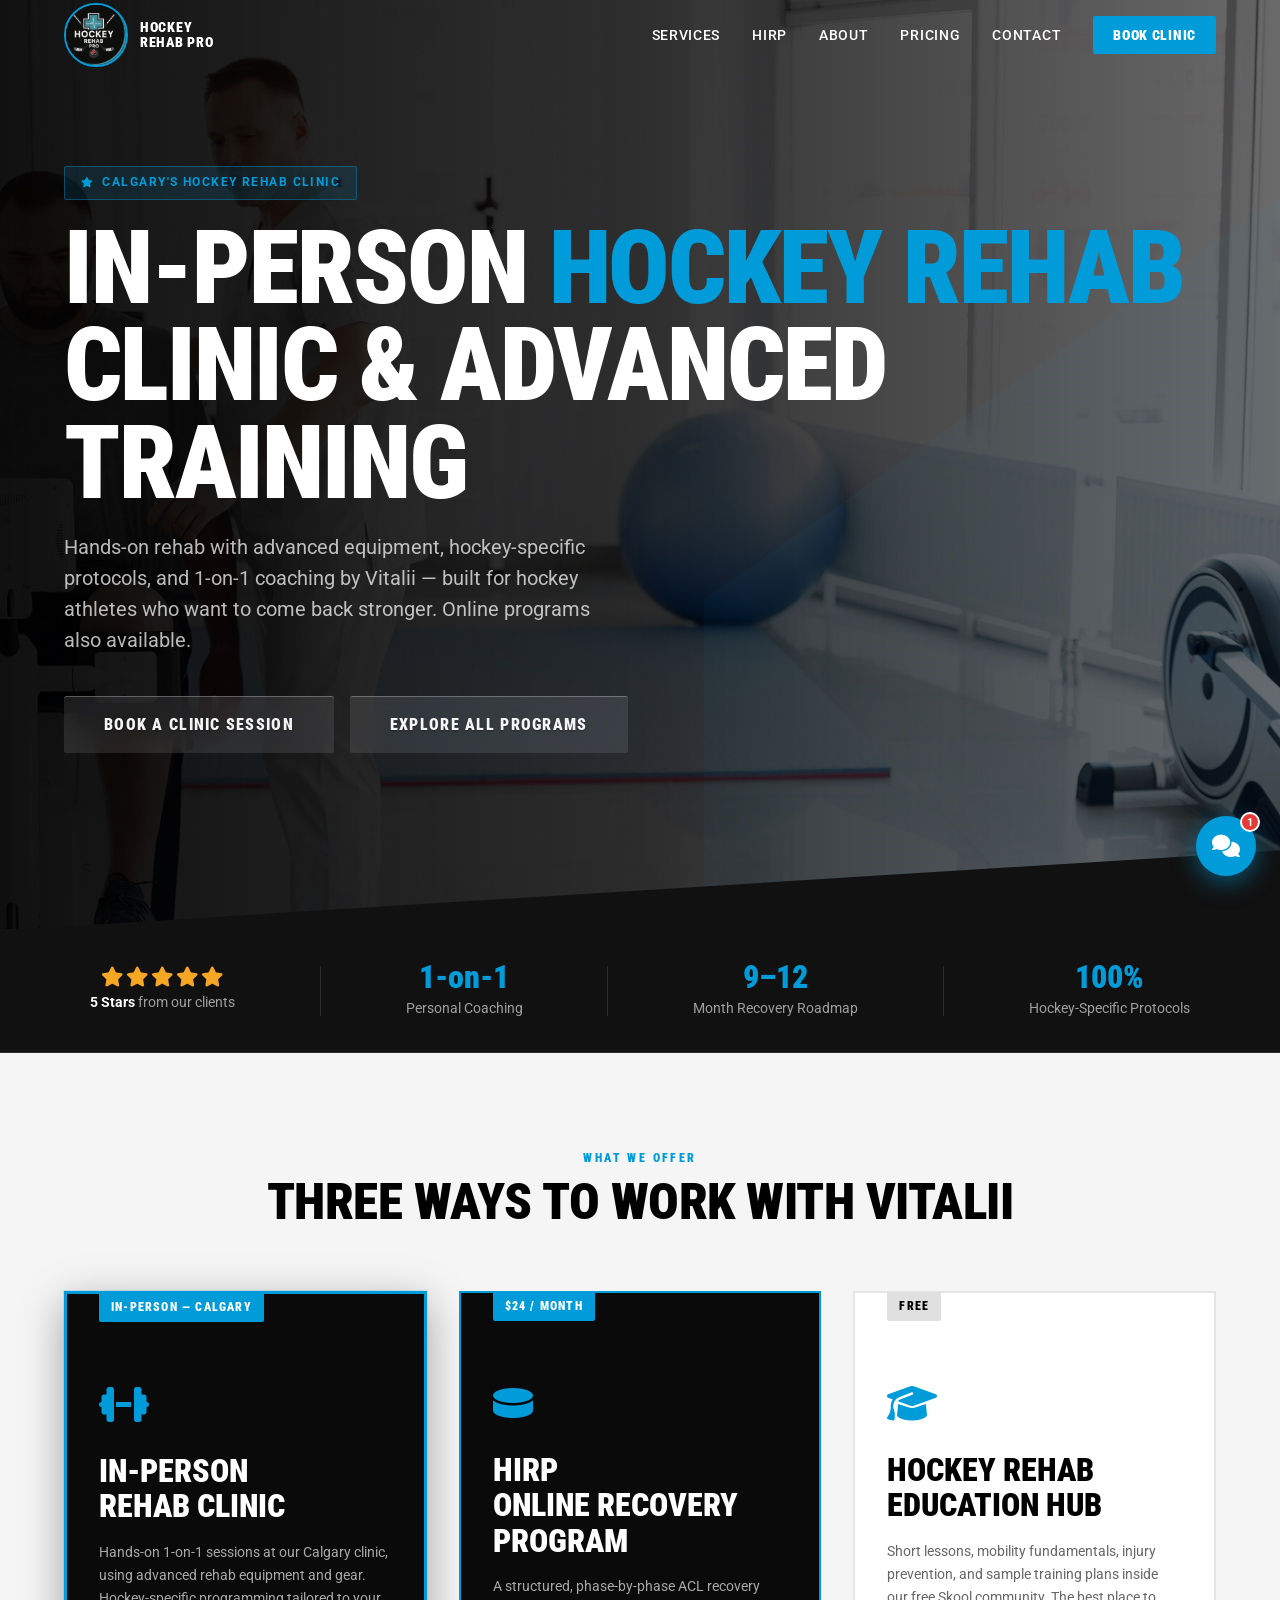
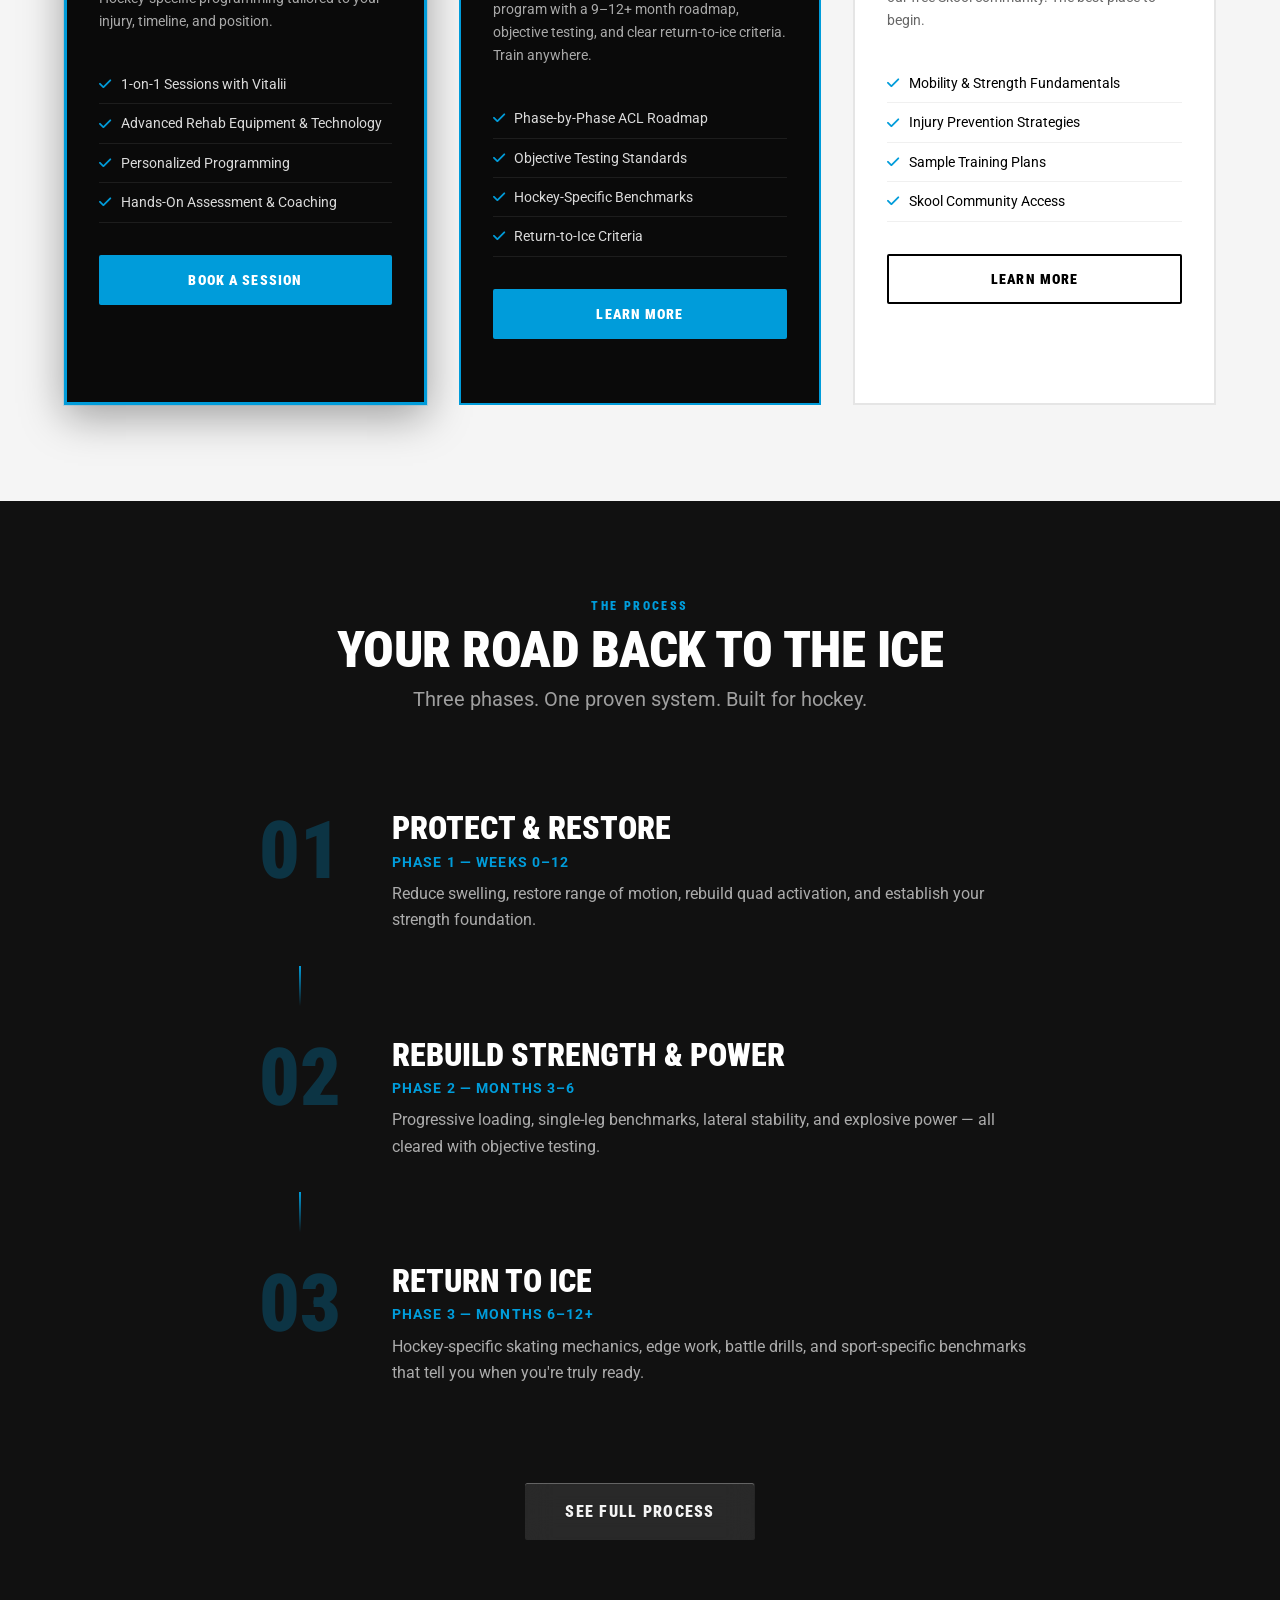
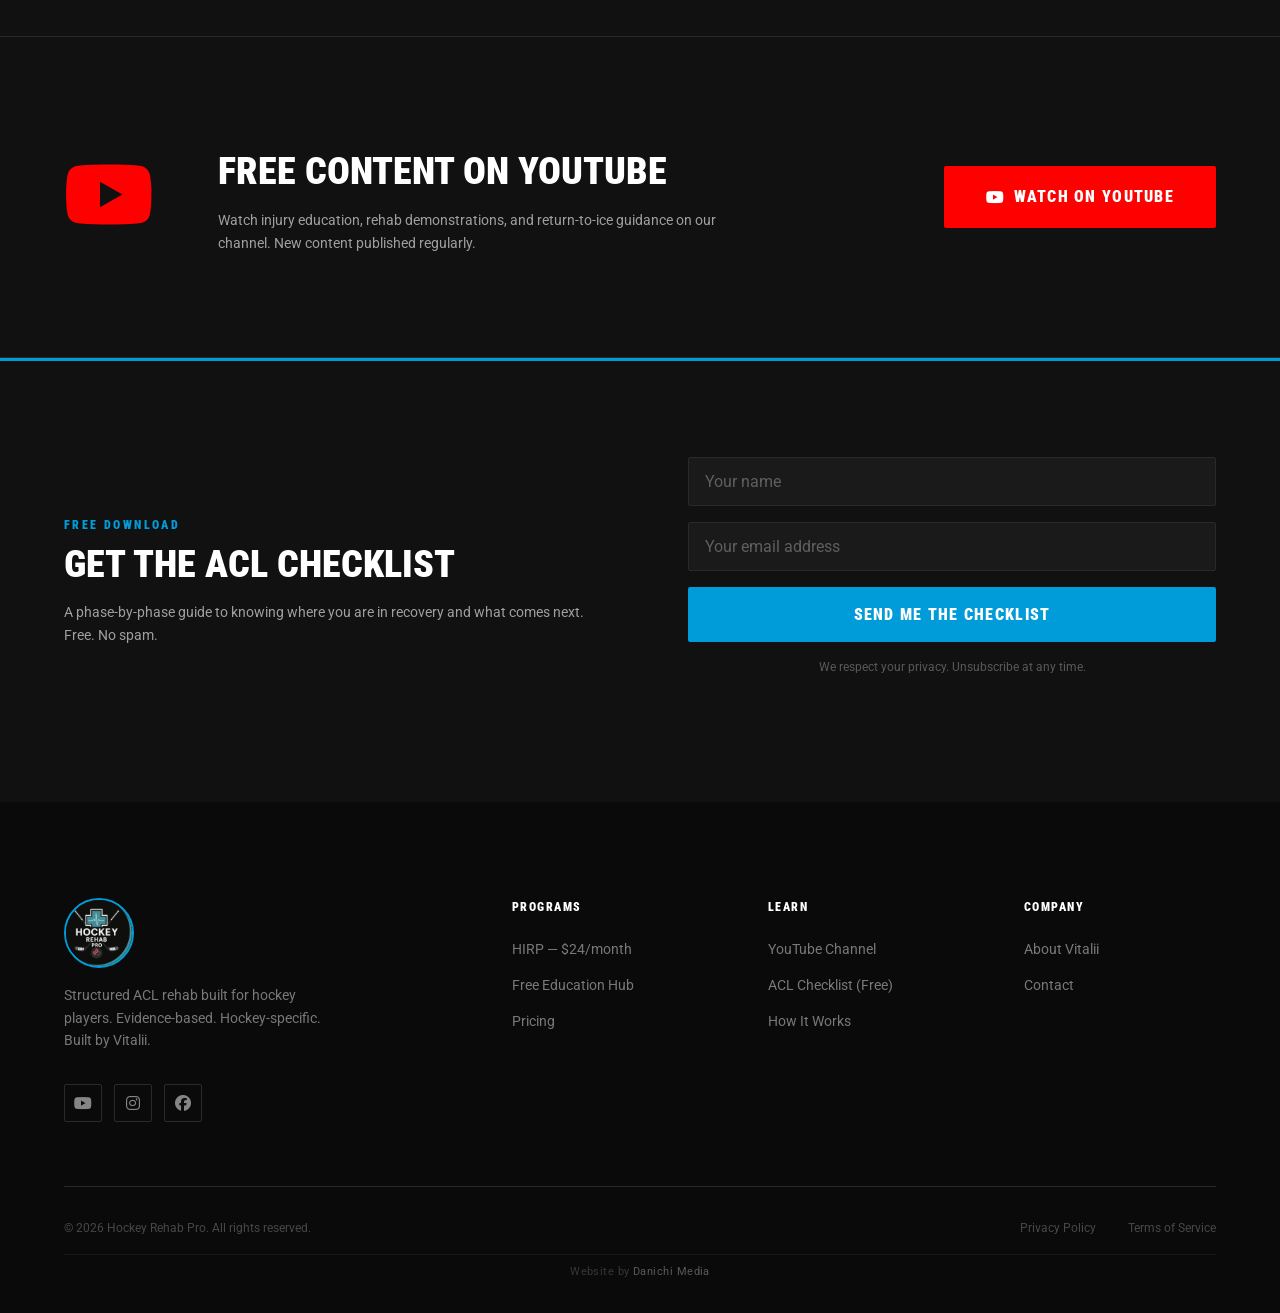
==== commit 7c428f09: "updated version and added our name to the bottom" ====
--- a/index.html
+++ b/index.html
@@ -321,6 +321,7 @@
           <a href="https://hockeyrehabpro.com/policies/privacy-policy" target="_blank" rel="noopener noreferrer" class="footer__legal-link">Privacy Policy</a>
           <a href="https://hockeyrehabpro.com/policies/terms-of-service" target="_blank" rel="noopener noreferrer" class="footer__legal-link">Terms of Service</a>
         </div>
+        <p class="footer__credit">Website by <a href="https://danichimedia.com" target="_blank" rel="noopener noreferrer">Danichi Media</a></p>
       </div>
     </div>
   </footer>
--- a/styles.css
+++ b/styles.css
@@ -8,12 +8,14 @@
    Clips any logo image into a perfect circle with no square bg
    ============================================================ */
 .logo-clip {
-  display: block;
+  display: flex;
+  align-items: center;
+  justify-content: center;
   border-radius: 50%;
   overflow: hidden;
   flex-shrink: 0;
-  line-height: 0;
   border: 2px solid var(--color-primary);
+  background: #0a0a0a;
 }
 
 .logo-clip img {
@@ -22,6 +24,7 @@
   object-fit: cover;
   object-position: center center;
   display: block;
+  transform: scale(1.15);
 }
 
 /* ============================================================
@@ -414,13 +417,12 @@
    ============================================================ */
 .btn--glass {
   position: relative;
-  background: transparent !important;
-  border-color: transparent !important;
+  background: rgba(255, 255, 255, 0.10) !important;
+  border: none !important;
   color: rgba(255, 255, 255, 0.95) !important;
-  overflow: visible;
+  overflow: hidden;
   z-index: 0;
-  text-shadow: 0 1px 3px rgba(0, 0, 0, 0.4);
-  letter-spacing: 0.01em;
+  text-shadow: 0 1px 2px rgba(0, 0, 0, 0.35);
 }
 
 .btn--glass::before {
@@ -428,42 +430,25 @@
   position: absolute;
   inset: 0;
   border-radius: inherit;
-  background: rgba(255, 255, 255, 0.07);
-  backdrop-filter: blur(16px) saturate(180%) url(#liquid-glass-global);
-  -webkit-backdrop-filter: blur(16px) saturate(180%);
+  backdrop-filter: blur(14px) saturate(160%);
+  -webkit-backdrop-filter: blur(14px) saturate(160%);
   box-shadow:
-    inset 0 0 0 1px rgba(255, 255, 255, 0.18),
-    inset 1.8px 3px 0px -2px rgba(255, 255, 255, 0.82),
-    inset -2px -2px 0px -2px rgba(255, 255, 255, 0.62),
-    inset -3px -8px 1px -6px rgba(255, 255, 255, 0.42),
-    inset -0.3px -1px 4px 0px rgba(0, 0, 0, 0.12),
-    inset -1.5px 2.5px 0px -2px rgba(0, 0, 0, 0.20),
-    inset 0px 3px 4px -2px rgba(0, 0, 0, 0.20),
-    inset 2px -6.5px 1px -4px rgba(0, 0, 0, 0.10),
-    0px 1px 5px 0px rgba(0, 0, 0, 0.18),
-    0px 8px 28px 0px rgba(0, 0, 0, 0.18);
+    inset 0 1px 0 rgba(255, 255, 255, 0.28),
+    0 4px 20px rgba(0, 0, 0, 0.22);
   z-index: -1;
   pointer-events: none;
-  transition: background 400ms cubic-bezier(1, 0, 0.4, 1), box-shadow 400ms cubic-bezier(1, 0, 0.4, 1);
+  transition: backdrop-filter 300ms ease, box-shadow 300ms ease;
+}
+
+.btn--glass:hover {
+  background: rgba(255, 255, 255, 0.16) !important;
+  transform: translateY(-2px) !important;
 }
 
 .btn--glass:hover::before {
-  background: rgba(255, 255, 255, 0.13);
   box-shadow:
-    inset 0 0 0 1px rgba(255, 255, 255, 0.22),
-    inset 1.8px 3px 0px -2px rgba(255, 255, 255, 0.90),
-    inset -2px -2px 0px -2px rgba(255, 255, 255, 0.70),
-    inset -3px -8px 1px -6px rgba(255, 255, 255, 0.50),
-    inset -0.3px -1px 4px 0px rgba(0, 0, 0, 0.10),
-    inset -1.5px 2.5px 0px -2px rgba(0, 0, 0, 0.18),
-    inset 0px 3px 4px -2px rgba(0, 0, 0, 0.18),
-    inset 2px -6.5px 1px -4px rgba(0, 0, 0, 0.08),
-    0px 2px 8px 0px rgba(0, 0, 0, 0.22),
-    0px 12px 36px 0px rgba(0, 0, 0, 0.22);
-}
-
-.btn--glass:hover {
-  transform: scale(1.03) translateY(-1px) !important;
+    inset 0 1px 0 rgba(255, 255, 255, 0.36),
+    0 8px 28px rgba(0, 0, 0, 0.28);
 }
 
 .btn--glass:active {
@@ -870,6 +855,11 @@
   align-items: center;
   text-align: center;
   gap: 0.25rem;
+  transition: transform var(--transition);
+}
+
+.trust-bar__item:hover {
+  transform: translateY(-3px);
 }
 
 .trust-bar__stars {
@@ -1215,12 +1205,13 @@
   background: var(--color-dark-700);
   padding: var(--space-md);
   border-left: 3px solid var(--color-primary);
-  transition: transform var(--transition), background var(--transition);
+  transition: transform var(--transition), background var(--transition), box-shadow var(--transition);
 }
 
 .program__feature:hover {
   transform: translateY(-4px);
   background: var(--color-dark-600);
+  box-shadow: -4px 0 20px rgba(0, 156, 218, 0.18);
 }
 
 .program__feature-icon {
@@ -1297,6 +1288,12 @@
   padding: var(--space-md);
   border-top: 3px solid var(--color-primary);
   box-shadow: 0 4px 24px rgba(0, 0, 0, 0.08);
+  transition: transform var(--transition), box-shadow var(--transition);
+}
+
+.testimonial-card:hover {
+  transform: translateY(-6px);
+  box-shadow: 0 16px 40px rgba(0, 0, 0, 0.14);
 }
 
 .testimonial-card__stars {
@@ -1389,7 +1386,13 @@
   border: 2px solid var(--color-dark-600);
   padding: var(--space-lg) var(--space-md);
   position: relative;
-  transition: transform var(--transition);
+  transition: transform var(--transition), box-shadow var(--transition), border-color var(--transition);
+}
+
+.pricing-card:hover {
+  transform: translateY(-6px);
+  box-shadow: 0 20px 48px rgba(0, 0, 0, 0.35);
+  border-color: rgba(0, 156, 218, 0.4);
 }
 
 .pricing-card--featured {
@@ -1696,6 +1699,26 @@
 .footer__legal {
   display: flex;
   gap: var(--space-md);
+}
+
+.footer__credit {
+  width: 100%;
+  text-align: center;
+  font-size: 0.7rem;
+  color: rgba(255, 255, 255, 0.18);
+  padding-top: 0.5rem;
+  border-top: 1px solid rgba(255, 255, 255, 0.06);
+  letter-spacing: 0.04em;
+}
+
+.footer__credit a {
+  color: rgba(255, 255, 255, 0.32);
+  text-decoration: none;
+  transition: color var(--transition);
+}
+
+.footer__credit a:hover {
+  color: var(--color-primary);
 }
 
 .footer__legal-link {
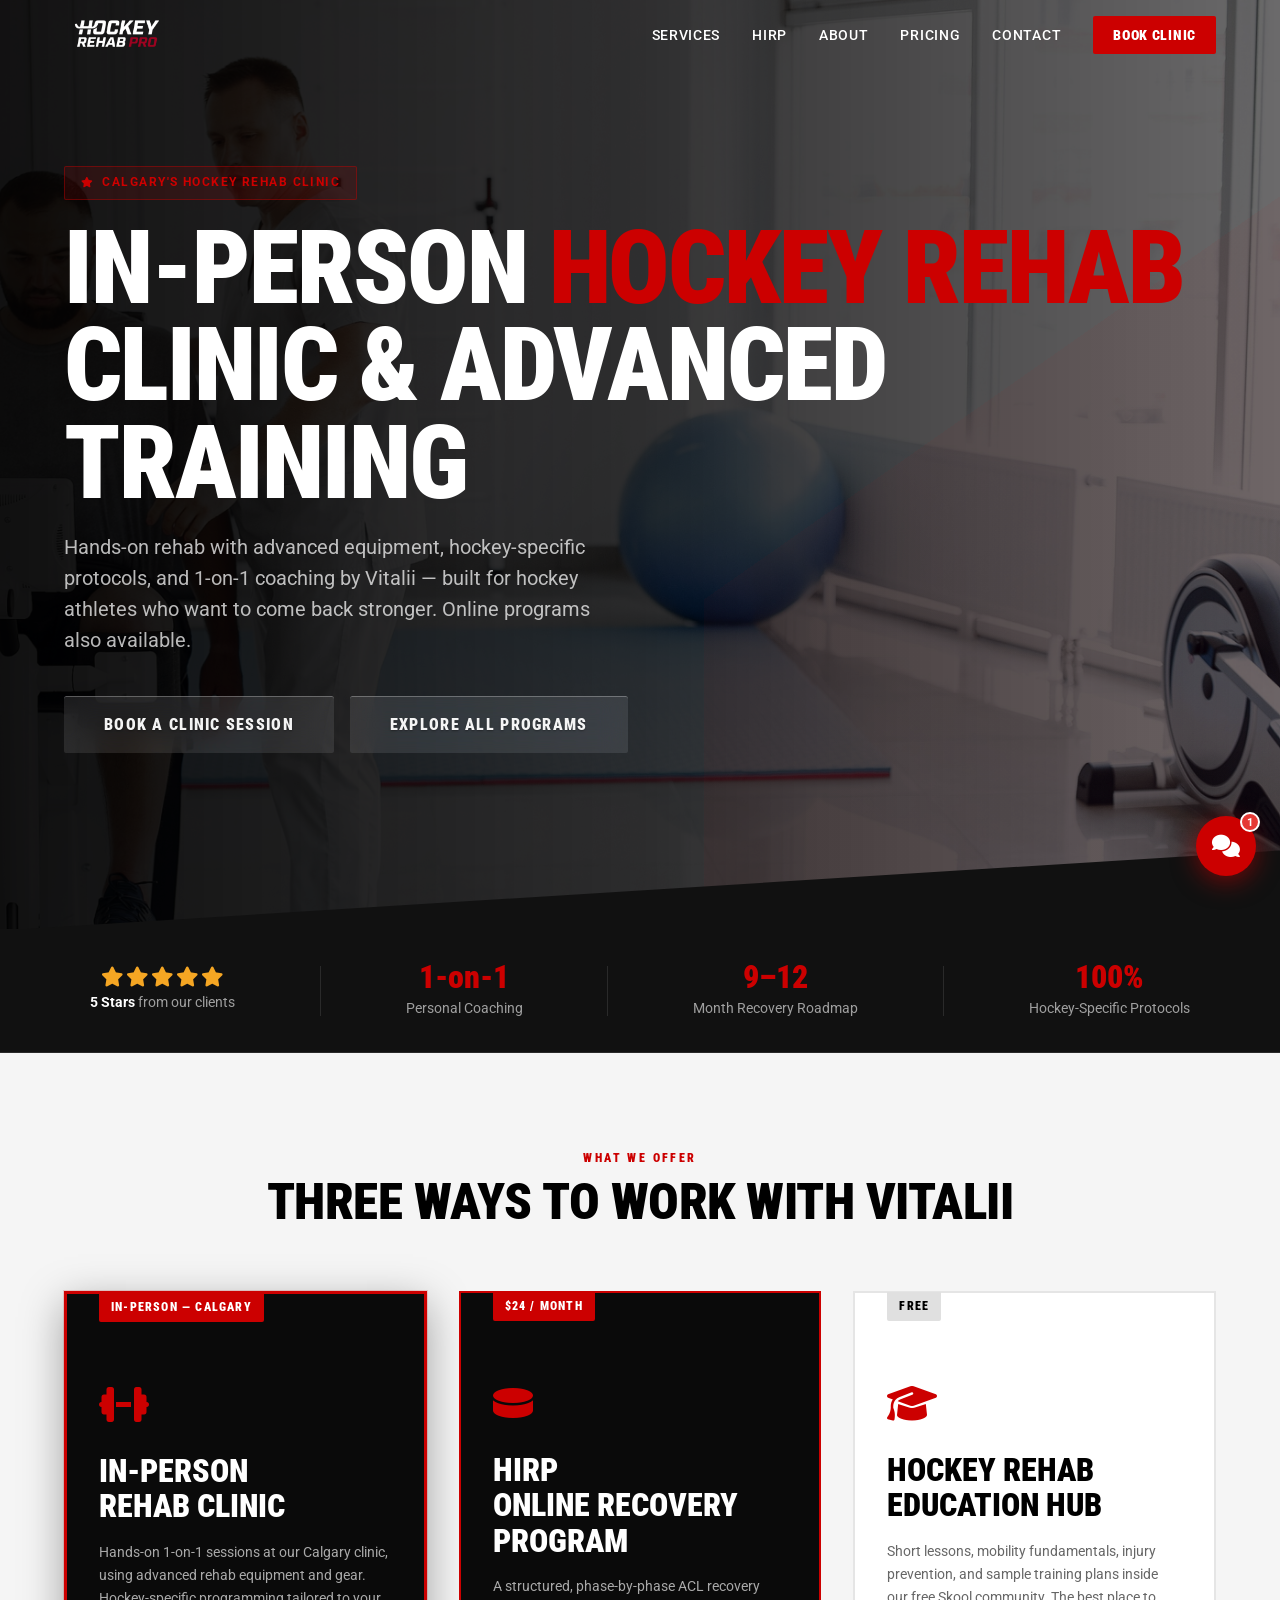
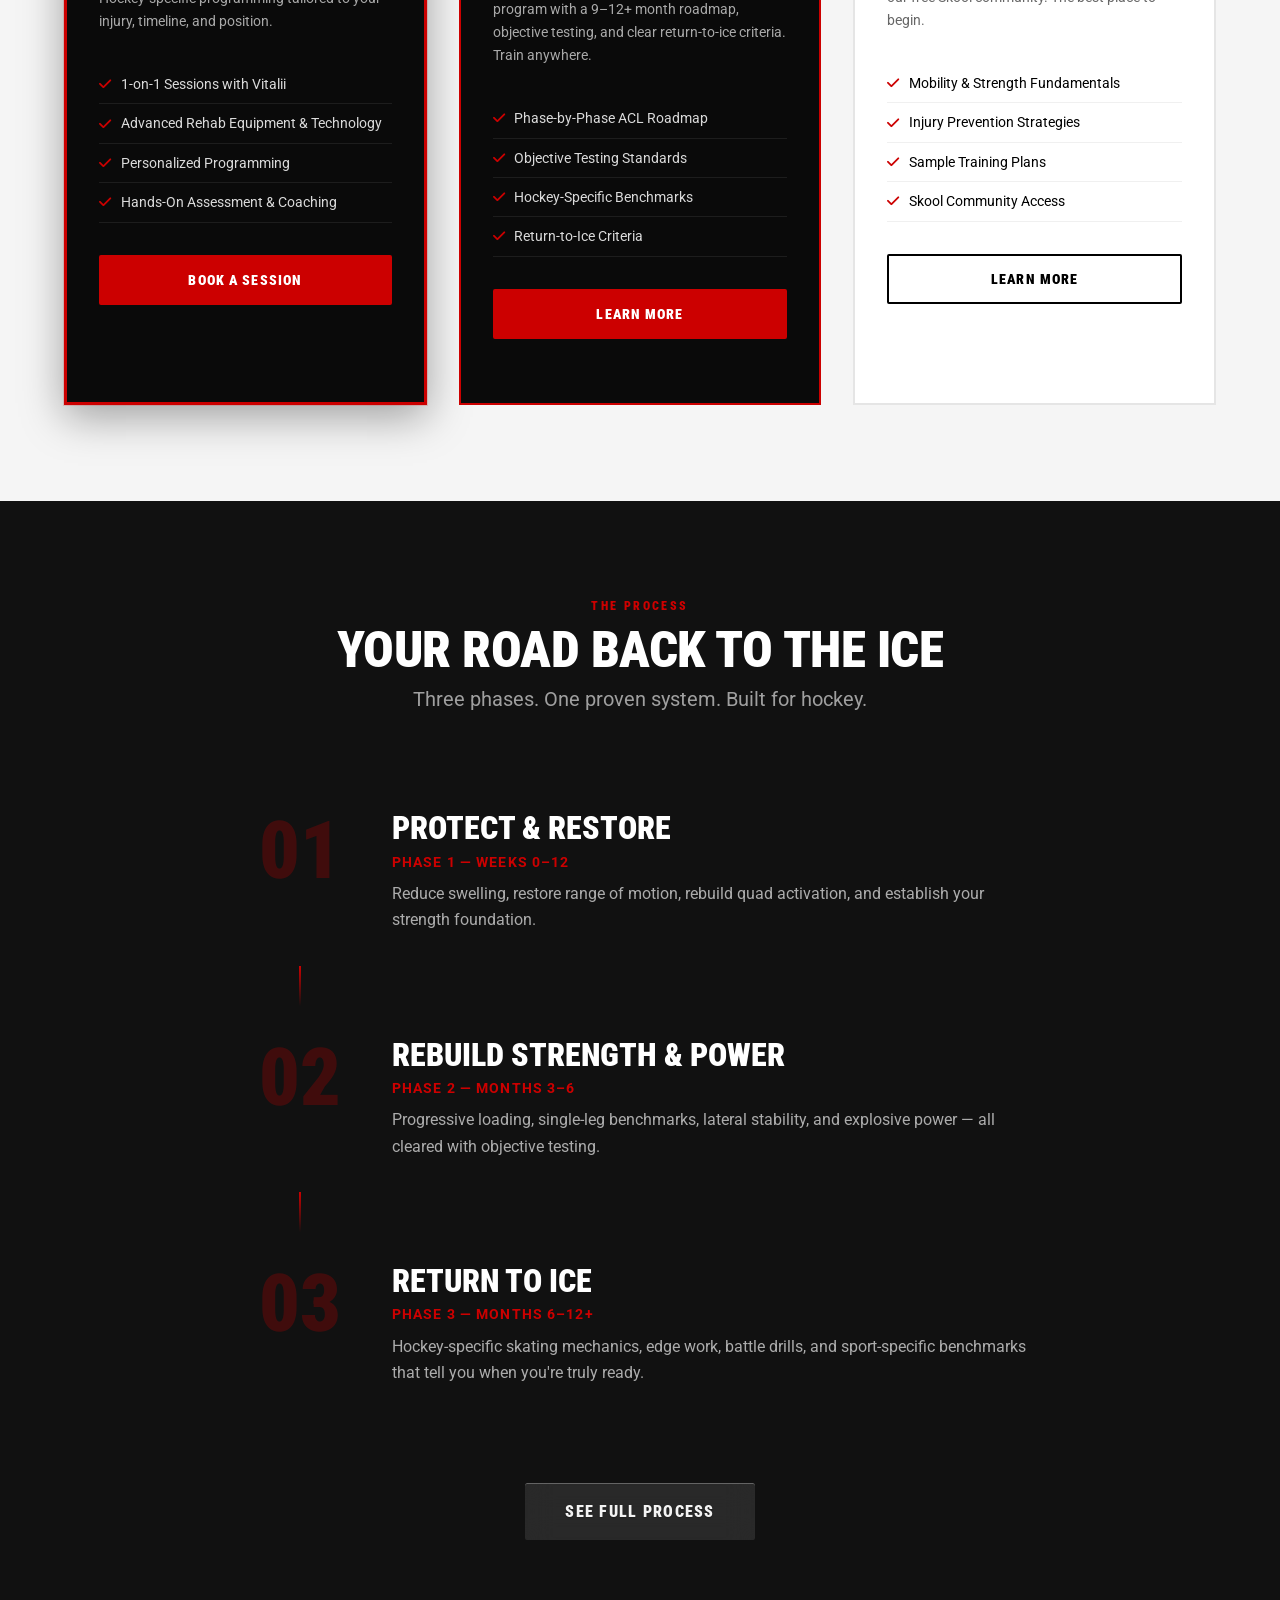
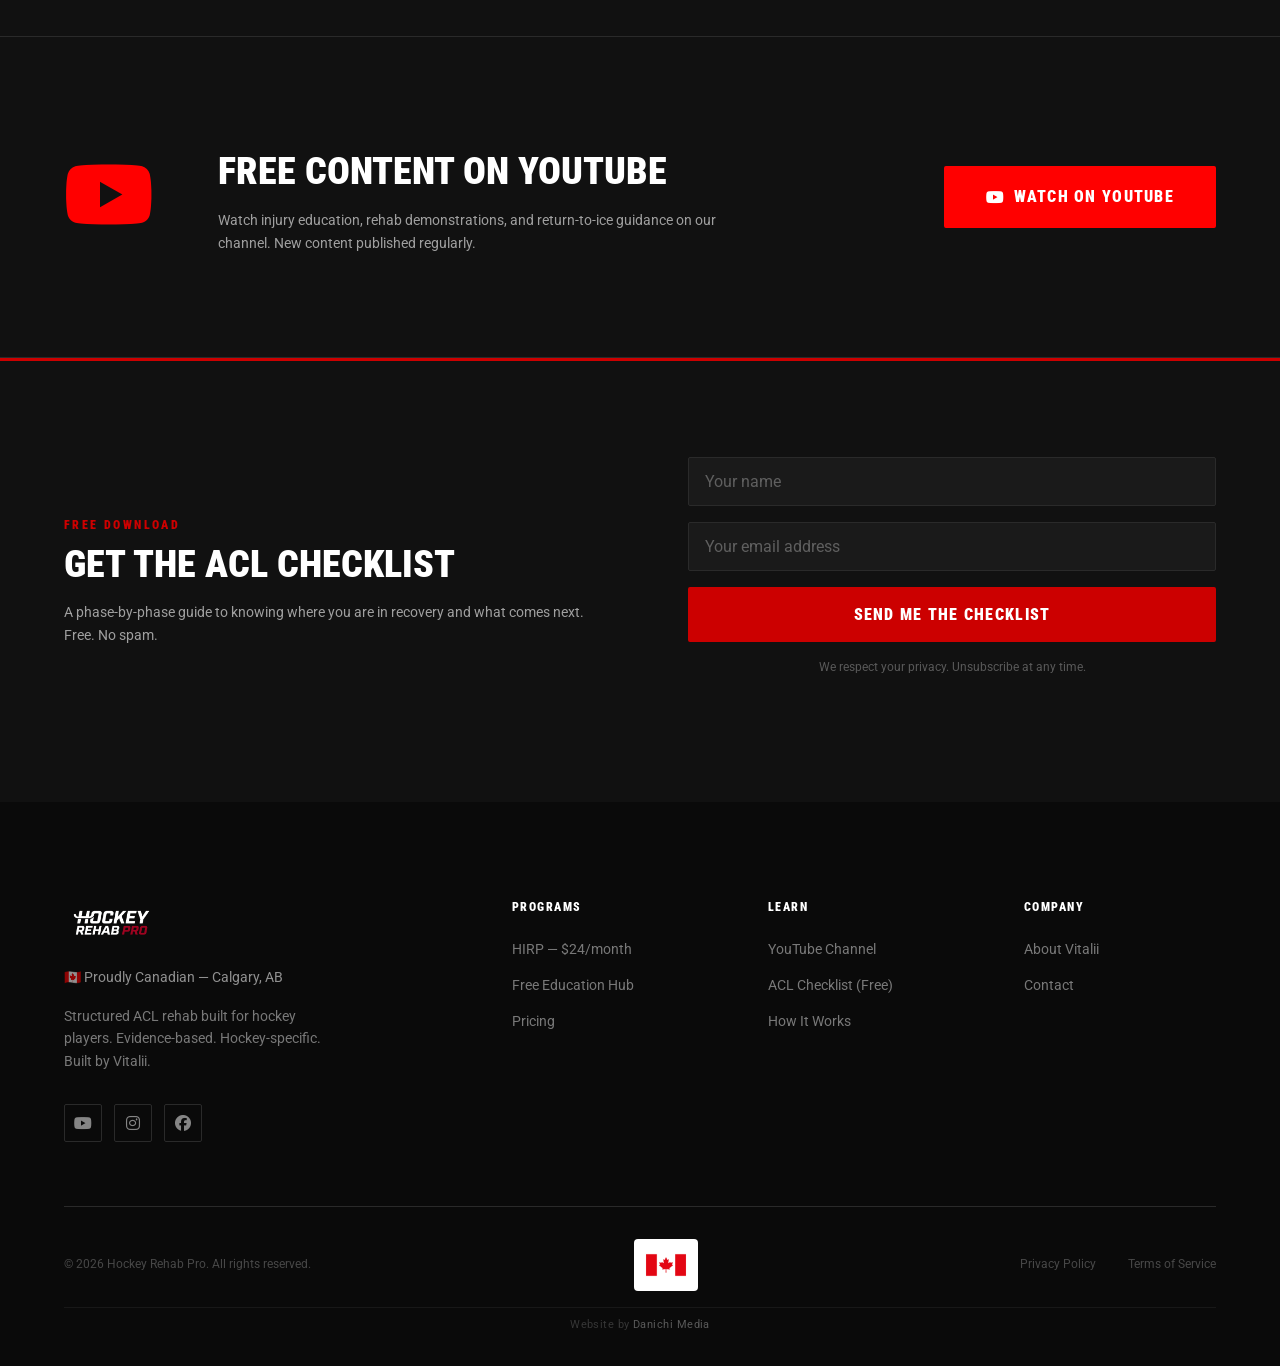
==== commit f32086a9: "Rebrand site with red/white theme, new logo, legal pages, and Canadian flag - Swap color scheme from" ====
--- a/index.html
+++ b/index.html
@@ -5,7 +5,7 @@
   <meta name="viewport" content="width=device-width, initial-scale=1.0">
   <meta name="description" content="Structured ACL rehab built for hockey players. Evidence-based return-to-ice protocols by Vitalii at Hockey Rehab Pro.">
   <title>Hockey Rehab Pro — ACL Rehab for Hockey Athletes</title>
-  <link rel="icon" type="image/png" href="./Screenshot%202026-05-06%20193714.png">
+  <link rel="icon" type="image/png" href="./00e315f6-2577-4b26-a51c-eb27584877e3.png">
   <link rel="preconnect" href="https://fonts.googleapis.com">
   <link rel="preconnect" href="https://fonts.gstatic.com" crossorigin>
   <link href="https://fonts.googleapis.com/css2?family=Roboto:wght@400;500;700&family=Roboto+Condensed:wght@700;900&display=swap" rel="stylesheet">
@@ -17,10 +17,7 @@
   <header class="nav" id="nav">
     <div class="nav__inner container">
       <a href="./index.html" class="nav__logo" aria-label="Hockey Rehab Pro home">
-        <span class="logo-clip nav__logo-clip">
-          <img src="./Screenshot%202026-05-06%20193714.png" alt="Hockey Rehab Pro" width="56" height="56">
-        </span>
-        <span class="nav__logo-text">Hockey<br>Rehab Pro</span>
+        <img src="./00e315f6-2577-4b26-a51c-eb27584877e3.png" alt="Hockey Rehab Pro" class="nav__logo-img">
       </a>
       <nav class="nav__links" aria-label="Primary navigation">
         <a href="./services.html"  class="nav__link">Services</a>
@@ -281,9 +278,8 @@
     <div class="container">
       <div class="footer__top">
         <div class="footer__brand">
-          <span class="logo-clip footer__logo-clip">
-            <img src="./Screenshot%202026-05-06%20193714.png" alt="Hockey Rehab Pro" width="70" height="70">
-          </span>
+          <img src="./00e315f6-2577-4b26-a51c-eb27584877e3.png" alt="Hockey Rehab Pro" class="footer__logo">
+          <p class="footer__canada">&#x1F1E8;&#x1F1E6; Proudly Canadian &mdash; Calgary, AB</p>
           <p class="footer__tagline">Structured ACL rehab built for hockey players. Evidence-based. Hockey-specific. Built by Vitalii.</p>
           <div class="footer__social">
             <a href="https://youtube.com/@hockeyrehabpro" target="_blank" rel="noopener noreferrer" aria-label="YouTube" class="footer__social-link"><i class="fa-brands fa-youtube" aria-hidden="true"></i></a>
@@ -317,9 +313,10 @@
       </div>
       <div class="footer__bottom">
         <p class="footer__copy">&copy; <span id="footerYear"></span> Hockey Rehab Pro. All rights reserved.</p>
+        <div class="footer__flag-wrap"><img src="./canadien flag.png" alt="Canada" class="footer__flag-img"></div>
         <div class="footer__legal">
-          <a href="https://hockeyrehabpro.com/policies/privacy-policy" target="_blank" rel="noopener noreferrer" class="footer__legal-link">Privacy Policy</a>
-          <a href="https://hockeyrehabpro.com/policies/terms-of-service" target="_blank" rel="noopener noreferrer" class="footer__legal-link">Terms of Service</a>
+          <a href="./privacy-policy.html" class="footer__legal-link">Privacy Policy</a>
+          <a href="./terms-of-service.html" class="footer__legal-link">Terms of Service</a>
         </div>
         <p class="footer__credit">Website by <a href="https://danichimedia.com" target="_blank" rel="noopener noreferrer">Danichi Media</a></p>
       </div>
--- a/styles.css
+++ b/styles.css
@@ -11,20 +11,15 @@
   display: flex;
   align-items: center;
   justify-content: center;
-  border-radius: 50%;
-  overflow: hidden;
   flex-shrink: 0;
-  border: 2px solid var(--color-primary);
-  background: #0a0a0a;
+  background: transparent;
 }
 
 .logo-clip img {
   width: 100%;
   height: 100%;
-  object-fit: cover;
-  object-position: center center;
+  object-fit: contain;
   display: block;
-  transform: scale(1.15);
 }
 
 /* ============================================================
@@ -225,9 +220,9 @@
   --font-heading: 'Roboto Condensed', Impact, Helvetica, sans-serif;
   --font-heading-weight: 900;
 
-  --color-primary: #009cda;
-  --color-primary-dark: #0080b8;
-  --color-primary-light: #29c2ff;
+  --color-primary: #cc0000;
+  --color-primary-dark: #aa0000;
+  --color-primary-light: #ff4444;
 
   --color-dark-900: #0a0a0a;
   --color-dark-800: #111111;
@@ -239,7 +234,7 @@
   --color-text-muted-dark: rgba(255, 255, 255, 0.6);
   --color-text-muted-light: #666666;
   --color-star: #f5a623;
-  --color-success: #009cda;
+  --color-success: #cc0000;
   --color-error: #e53935;
 
   --space-xs: 0.5rem;
@@ -528,16 +523,9 @@
   flex-shrink: 0;
 }
 
-.nav__logo-clip {
-  width: 64px;
-  height: 64px;
-}
-
 .nav__logo-img {
-  width: 56px;
-  height: 56px;
-  object-fit: cover;
-  border-radius: 50%;
+  height: 58px;
+  width: auto;
   display: block;
 }
 
@@ -757,7 +745,7 @@
   background: linear-gradient(
     145deg,
     transparent 45%,
-    rgba(0, 156, 218, 0.04) 45%
+    rgba(204, 0, 0, 0.04) 45%
   );
   pointer-events: none;
 }
@@ -787,8 +775,8 @@
   display: inline-flex;
   align-items: center;
   gap: 0.5rem;
-  background: rgba(0, 156, 218, 0.12);
-  border: 1px solid rgba(0, 156, 218, 0.4);
+  background: rgba(204, 0, 0, 0.12);
+  border: 1px solid rgba(204, 0, 0, 0.4);
   color: var(--color-primary);
   font-size: var(--text-xs);
   font-weight: 700;
@@ -930,7 +918,7 @@
   border-color: var(--color-primary);
   border-width: 3px;
   color: var(--color-white);
-  box-shadow: 0 0 0 1px rgba(0, 156, 218, 0.15), 0 12px 40px rgba(0, 0, 0, 0.35);
+  box-shadow: 0 0 0 1px rgba(204, 0, 0, 0.15), 0 12px 40px rgba(0, 0, 0, 0.35);
 }
 
 .service-card__badge {
@@ -1129,10 +1117,10 @@
   position: absolute;
   bottom: -20px;
   right: -20px;
-  background: var(--color-white);
+  background: var(--color-dark-900);
   border-radius: 50%;
   padding: 8px;
-  box-shadow: 0 8px 24px rgba(0, 0, 0, 0.15);
+  box-shadow: 0 8px 24px rgba(0, 0, 0, 0.4);
 }
 
 .about__logo-badge .logo-clip {
@@ -1211,7 +1199,7 @@
 .program__feature:hover {
   transform: translateY(-4px);
   background: var(--color-dark-600);
-  box-shadow: -4px 0 20px rgba(0, 156, 218, 0.18);
+  box-shadow: -4px 0 20px rgba(204, 0, 0, 0.18);
 }
 
 .program__feature-icon {
@@ -1392,13 +1380,13 @@
 .pricing-card:hover {
   transform: translateY(-6px);
   box-shadow: 0 20px 48px rgba(0, 0, 0, 0.35);
-  border-color: rgba(0, 156, 218, 0.4);
+  border-color: rgba(204, 0, 0, 0.4);
 }
 
 .pricing-card--featured {
   border-color: var(--color-primary);
   transform: scale(1.04);
-  box-shadow: 0 20px 60px rgba(0, 156, 218, 0.2);
+  box-shadow: 0 20px 60px rgba(204, 0, 0, 0.2);
 }
 
 .pricing-card--featured:hover {
@@ -1609,18 +1597,17 @@
   border-bottom: 1px solid var(--color-dark-600);
 }
 
-.footer__logo-clip {
-  width: 70px;
-  height: 70px;
+.footer__logo {
+  height: 52px;
+  width: auto;
+  display: block;
   margin-bottom: var(--space-sm);
 }
 
-.footer__logo {
-  width: 70px;
-  height: 70px;
-  object-fit: cover;
-  border-radius: 50%;
-  display: block;
+.footer__canada {
+  color: rgba(255, 255, 255, 0.55);
+  font-size: var(--text-sm);
+  margin-bottom: var(--space-sm);
 }
 
 .footer__tagline {
@@ -1731,6 +1718,22 @@
   color: var(--color-primary);
 }
 
+.footer__flag-wrap {
+  background: var(--color-white);
+  border-radius: 4px;
+  padding: 4px 10px;
+  display: inline-flex;
+  align-items: center;
+  flex-shrink: 0;
+}
+
+.footer__flag-img {
+  height: 44px;
+  width: auto;
+  display: block;
+  mix-blend-mode: multiply;
+}
+
 /* ============================================================
    RESPONSIVE
    ============================================================ */
@@ -1903,7 +1906,7 @@
   justify-content: center;
   font-size: 1.4rem;
   color: #fff;
-  box-shadow: 0 6px 24px rgba(0, 156, 218, 0.5);
+  box-shadow: 0 6px 24px rgba(204, 0, 0, 0.5);
   transition: transform 0.2s ease, background 0.2s ease;
   position: relative;
 }
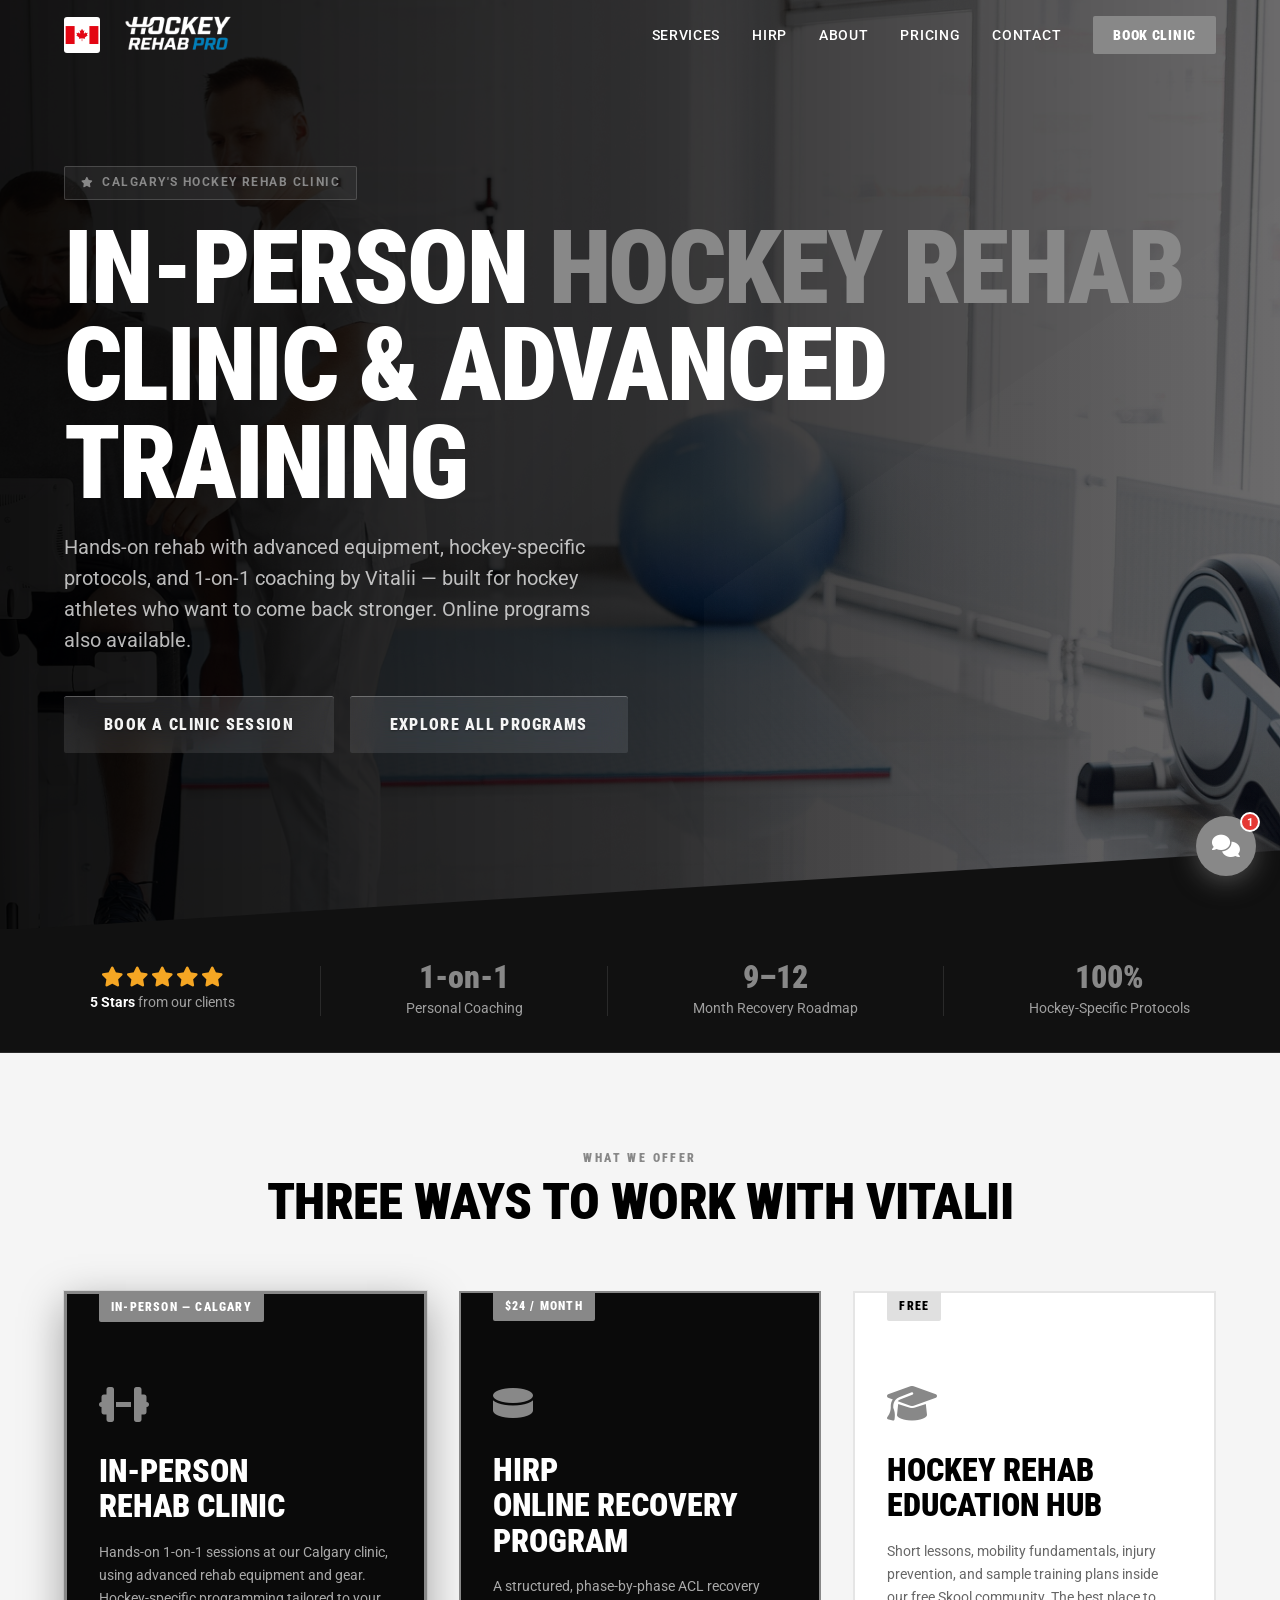
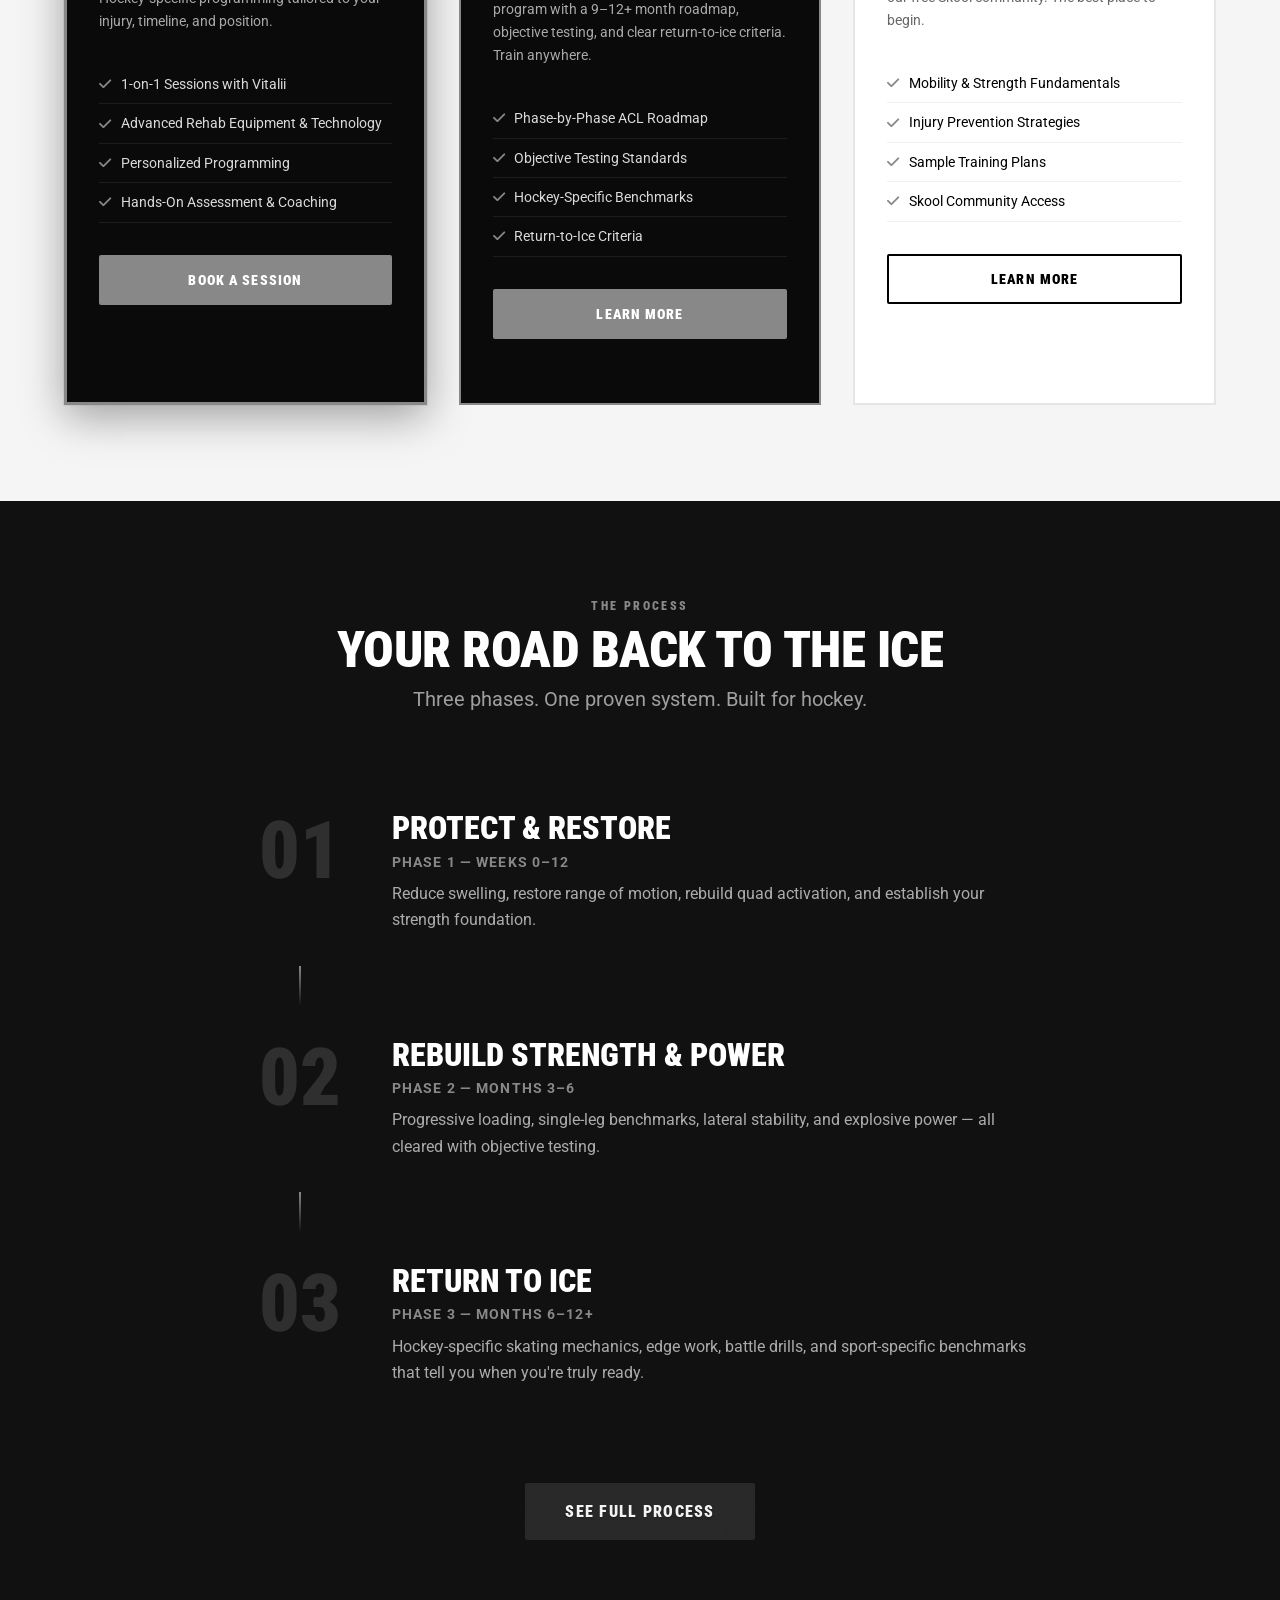
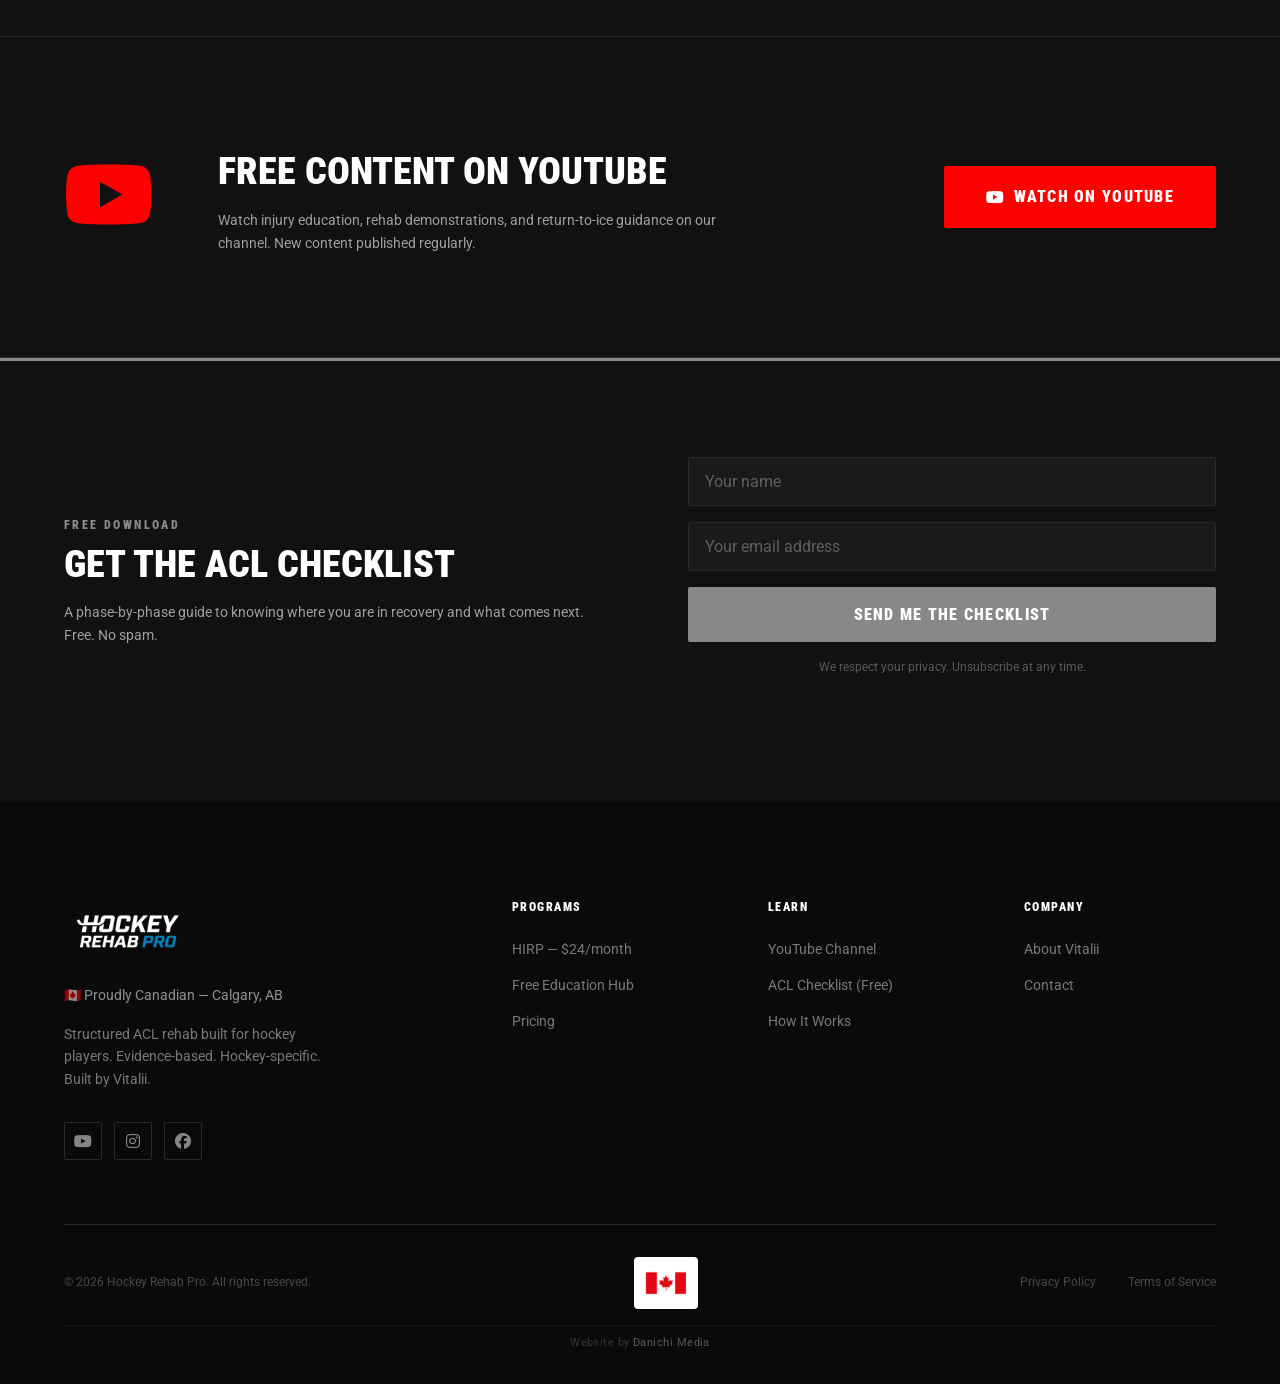
==== commit 776ab31f: "Update logo, add Canadian flag to nav, resize logos - Replace logo with latest version (ac713e54) ac" ====
--- a/index.html
+++ b/index.html
@@ -5,7 +5,7 @@
   <meta name="viewport" content="width=device-width, initial-scale=1.0">
   <meta name="description" content="Structured ACL rehab built for hockey players. Evidence-based return-to-ice protocols by Vitalii at Hockey Rehab Pro.">
   <title>Hockey Rehab Pro — ACL Rehab for Hockey Athletes</title>
-  <link rel="icon" type="image/png" href="./00e315f6-2577-4b26-a51c-eb27584877e3.png">
+  <link rel="icon" type="image/png" href="./ac713e54-7dcd-4637-b064-36997cf8b8b6.png">
   <link rel="preconnect" href="https://fonts.googleapis.com">
   <link rel="preconnect" href="https://fonts.gstatic.com" crossorigin>
   <link href="https://fonts.googleapis.com/css2?family=Roboto:wght@400;500;700&family=Roboto+Condensed:wght@700;900&display=swap" rel="stylesheet">
@@ -17,7 +17,8 @@
   <header class="nav" id="nav">
     <div class="nav__inner container">
       <a href="./index.html" class="nav__logo" aria-label="Hockey Rehab Pro home">
-        <img src="./00e315f6-2577-4b26-a51c-eb27584877e3.png" alt="Hockey Rehab Pro" class="nav__logo-img">
+        <img src="./canadien flag.png" alt="Canada" class="nav__flag-img">
+        <img src="./ac713e54-7dcd-4637-b064-36997cf8b8b6.png" alt="Hockey Rehab Pro" class="nav__logo-img">
       </a>
       <nav class="nav__links" aria-label="Primary navigation">
         <a href="./services.html"  class="nav__link">Services</a>
@@ -278,7 +279,7 @@
     <div class="container">
       <div class="footer__top">
         <div class="footer__brand">
-          <img src="./00e315f6-2577-4b26-a51c-eb27584877e3.png" alt="Hockey Rehab Pro" class="footer__logo">
+          <img src="./ac713e54-7dcd-4637-b064-36997cf8b8b6.png" alt="Hockey Rehab Pro" class="footer__logo">
           <p class="footer__canada">&#x1F1E8;&#x1F1E6; Proudly Canadian &mdash; Calgary, AB</p>
           <p class="footer__tagline">Structured ACL rehab built for hockey players. Evidence-based. Hockey-specific. Built by Vitalii.</p>
           <div class="footer__social">
--- a/styles.css
+++ b/styles.css
@@ -220,9 +220,9 @@
   --font-heading: 'Roboto Condensed', Impact, Helvetica, sans-serif;
   --font-heading-weight: 900;
 
-  --color-primary: #cc0000;
-  --color-primary-dark: #aa0000;
-  --color-primary-light: #ff4444;
+  --color-primary: #888888;
+  --color-primary-dark: #555555;
+  --color-primary-light: #bbbbbb;
 
   --color-dark-900: #0a0a0a;
   --color-dark-800: #111111;
@@ -234,7 +234,7 @@
   --color-text-muted-dark: rgba(255, 255, 255, 0.6);
   --color-text-muted-light: #666666;
   --color-star: #f5a623;
-  --color-success: #cc0000;
+  --color-success: #888888;
   --color-error: #e53935;
 
   --space-xs: 0.5rem;
@@ -524,9 +524,17 @@
 }
 
 .nav__logo-img {
-  height: 58px;
+  height: 72px;
   width: auto;
   display: block;
+}
+
+.nav__flag-img {
+  height: 36px;
+  width: auto;
+  display: block;
+  border-radius: 3px;
+  mix-blend-mode: screen;
 }
 
 .nav__logo-text {
@@ -745,7 +753,7 @@
   background: linear-gradient(
     145deg,
     transparent 45%,
-    rgba(204, 0, 0, 0.04) 45%
+    rgba(128, 128, 128, 0.04) 45%
   );
   pointer-events: none;
 }
@@ -775,8 +783,8 @@
   display: inline-flex;
   align-items: center;
   gap: 0.5rem;
-  background: rgba(204, 0, 0, 0.12);
-  border: 1px solid rgba(204, 0, 0, 0.4);
+  background: rgba(128, 128, 128, 0.12);
+  border: 1px solid rgba(128, 128, 128, 0.4);
   color: var(--color-primary);
   font-size: var(--text-xs);
   font-weight: 700;
@@ -918,7 +926,7 @@
   border-color: var(--color-primary);
   border-width: 3px;
   color: var(--color-white);
-  box-shadow: 0 0 0 1px rgba(204, 0, 0, 0.15), 0 12px 40px rgba(0, 0, 0, 0.35);
+  box-shadow: 0 0 0 1px rgba(128, 128, 128, 0.15), 0 12px 40px rgba(0, 0, 0, 0.35);
 }
 
 .service-card__badge {
@@ -1199,7 +1207,7 @@
 .program__feature:hover {
   transform: translateY(-4px);
   background: var(--color-dark-600);
-  box-shadow: -4px 0 20px rgba(204, 0, 0, 0.18);
+  box-shadow: -4px 0 20px rgba(128, 128, 128, 0.18);
 }
 
 .program__feature-icon {
@@ -1380,13 +1388,13 @@
 .pricing-card:hover {
   transform: translateY(-6px);
   box-shadow: 0 20px 48px rgba(0, 0, 0, 0.35);
-  border-color: rgba(204, 0, 0, 0.4);
+  border-color: rgba(128, 128, 128, 0.4);
 }
 
 .pricing-card--featured {
   border-color: var(--color-primary);
   transform: scale(1.04);
-  box-shadow: 0 20px 60px rgba(204, 0, 0, 0.2);
+  box-shadow: 0 20px 60px rgba(128, 128, 128, 0.2);
 }
 
 .pricing-card--featured:hover {
@@ -1598,7 +1606,7 @@
 }
 
 .footer__logo {
-  height: 52px;
+  height: 70px;
   width: auto;
   display: block;
   margin-bottom: var(--space-sm);
@@ -1906,7 +1914,7 @@
   justify-content: center;
   font-size: 1.4rem;
   color: #fff;
-  box-shadow: 0 6px 24px rgba(204, 0, 0, 0.5);
+  box-shadow: 0 6px 24px rgba(128, 128, 128, 0.5);
   transition: transform 0.2s ease, background 0.2s ease;
   position: relative;
 }
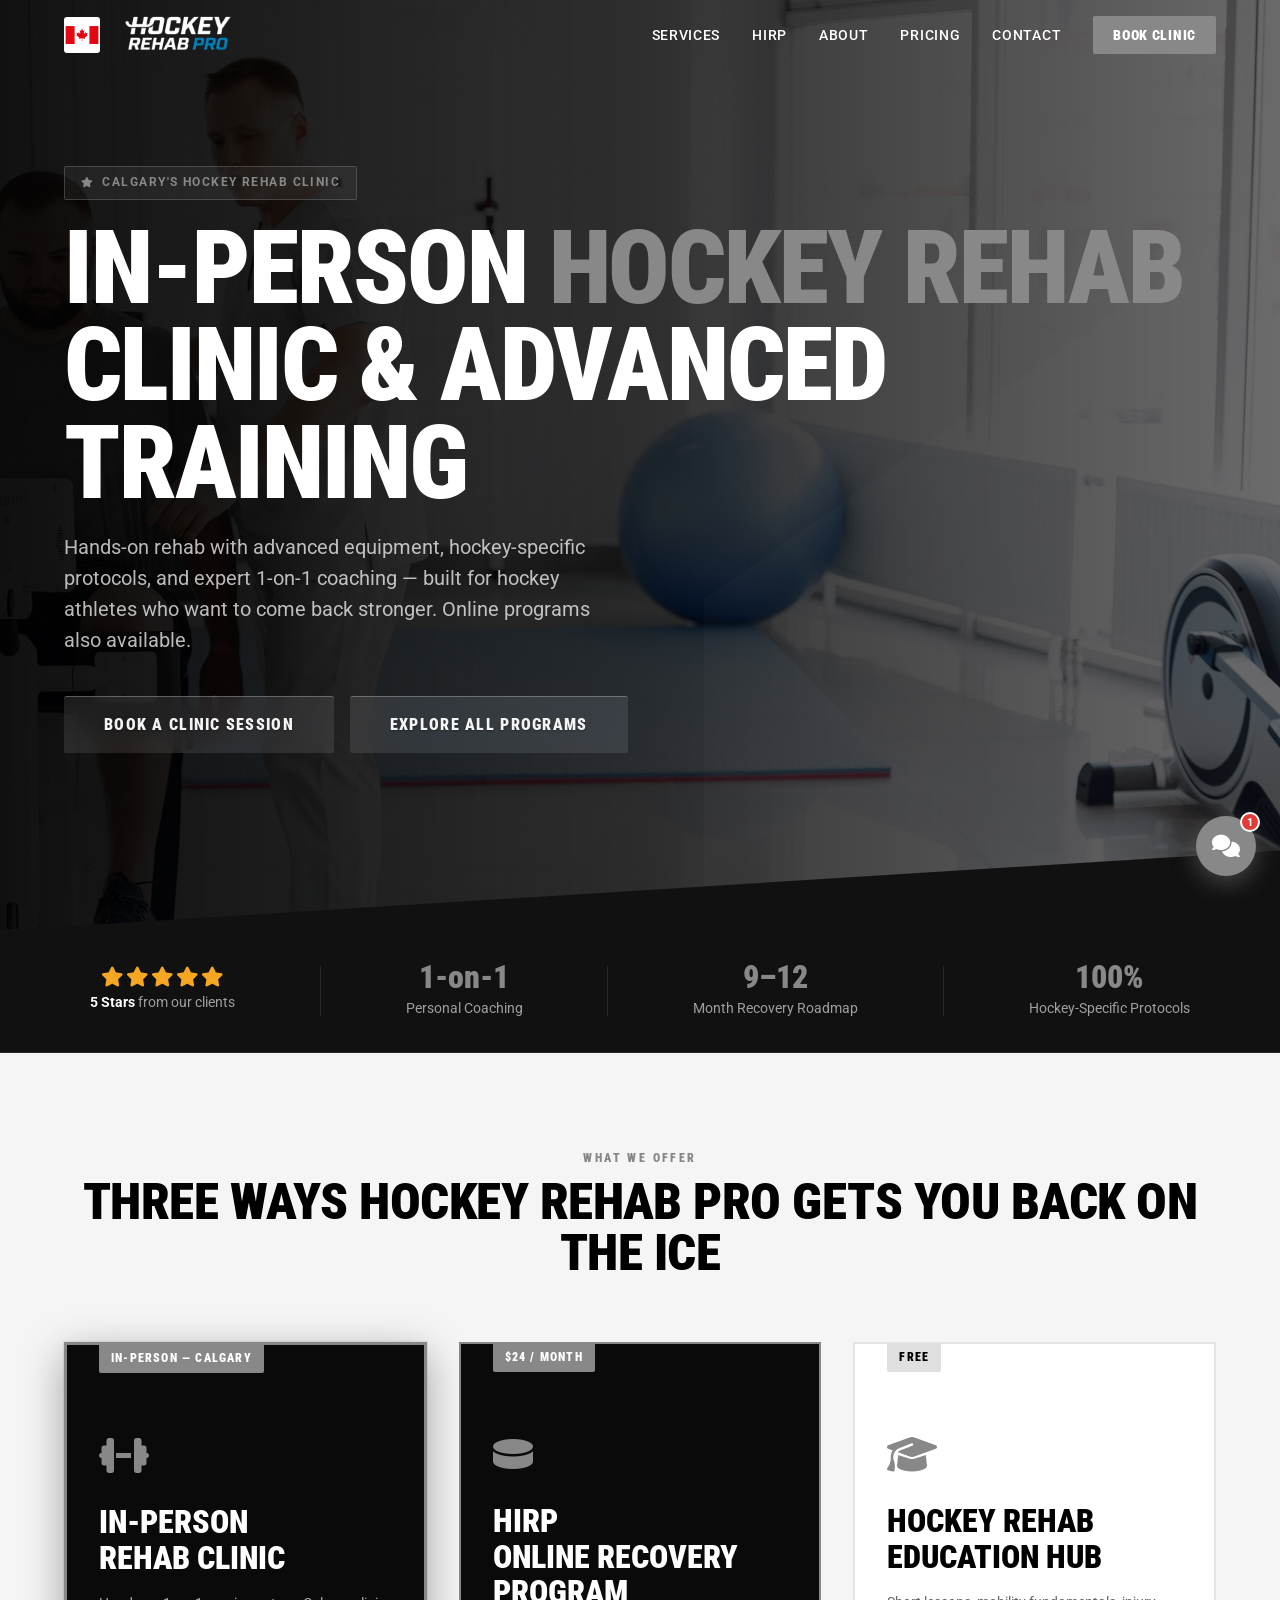
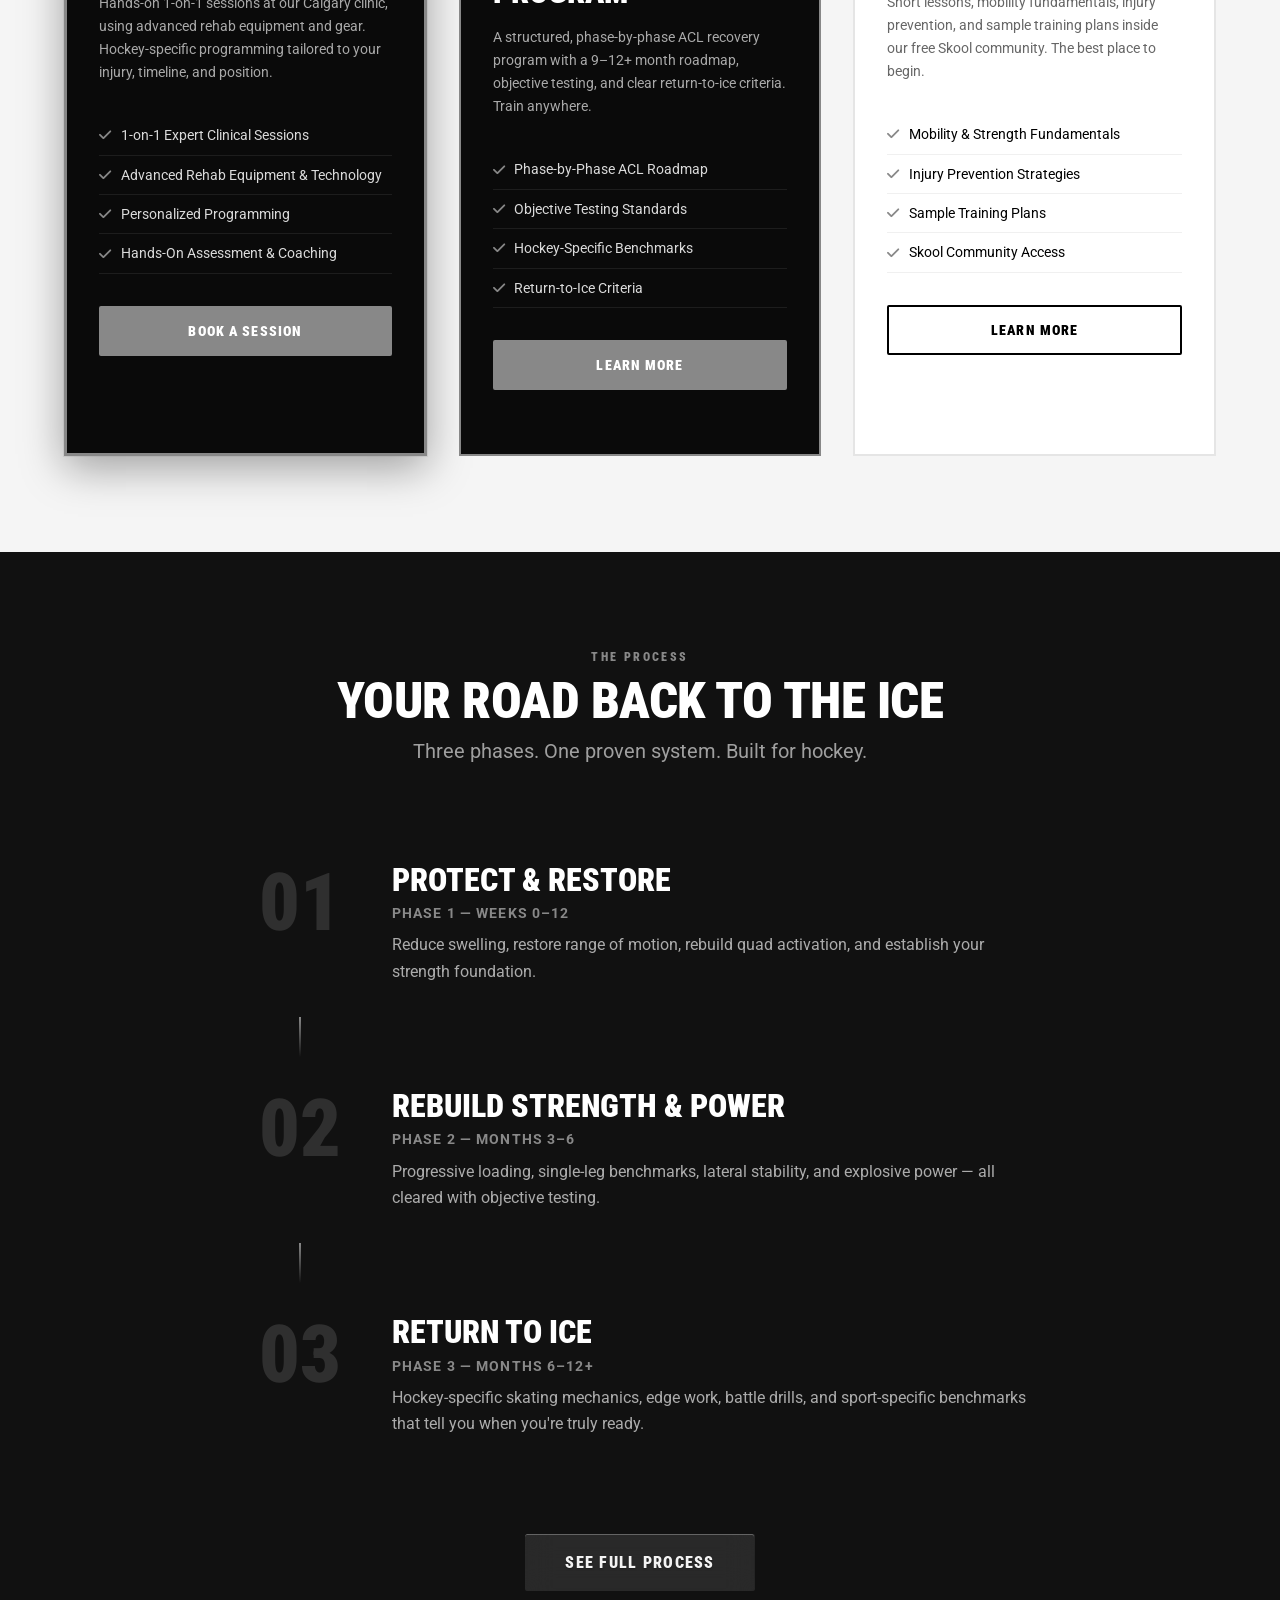
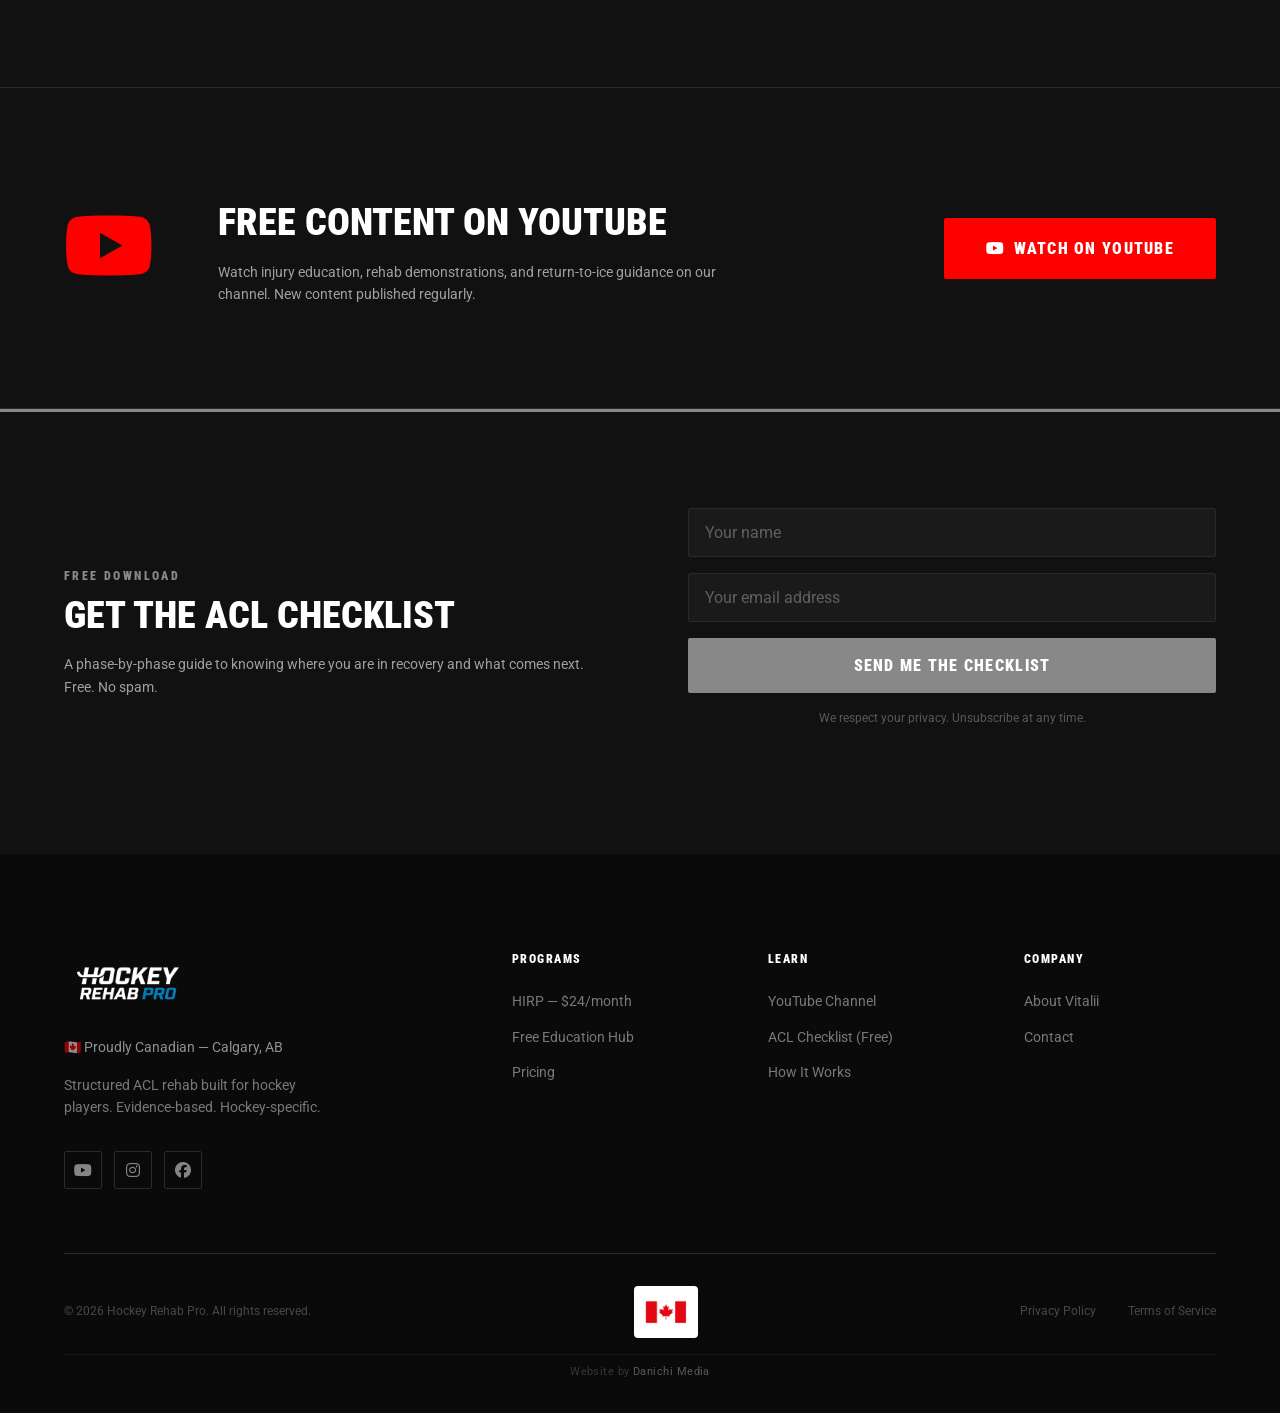
==== commit 00e5baf5: "Rebrand messaging: Hockey Rehab Pro brand-first across all pages Replace personal-name-first languag" ====
--- a/index.html
+++ b/index.html
@@ -3,7 +3,7 @@
 <head>
   <meta charset="UTF-8">
   <meta name="viewport" content="width=device-width, initial-scale=1.0">
-  <meta name="description" content="Structured ACL rehab built for hockey players. Evidence-based return-to-ice protocols by Vitalii at Hockey Rehab Pro.">
+  <meta name="description" content="Structured ACL rehab built for hockey players. Evidence-based return-to-ice protocols at Hockey Rehab Pro — Calgary's hockey rehabilitation clinic.">
   <title>Hockey Rehab Pro — ACL Rehab for Hockey Athletes</title>
   <link rel="icon" type="image/png" href="./ac713e54-7dcd-4637-b064-36997cf8b8b6.png">
   <link rel="preconnect" href="https://fonts.googleapis.com">
@@ -65,7 +65,7 @@
         </h1>
         <p class="hero__subtitle">
           Hands-on rehab with advanced equipment, hockey-specific protocols,
-          and 1-on-1 coaching by Vitalii &mdash; built for hockey athletes who want
+          and expert 1-on-1 coaching &mdash; built for hockey athletes who want
           to come back stronger. Online programs also available.
         </p>
         <div class="hero__ctas">
@@ -115,7 +115,7 @@
       <div class="container">
         <div class="section-header">
           <p class="section-header__eyebrow">What We Offer</p>
-          <h2 class="section-header__heading" id="services-heading">Three Ways to Work with Vitalii</h2>
+          <h2 class="section-header__heading" id="services-heading">Three Ways Hockey Rehab Pro Gets You Back on the Ice</h2>
         </div>
         <div class="services__grid">
 
@@ -130,7 +130,7 @@
               and gear. Hockey-specific programming tailored to your injury, timeline, and position.
             </p>
             <ul class="service-card__features">
-              <li><i class="fa-solid fa-check" aria-hidden="true"></i> 1-on-1 Sessions with Vitalii</li>
+              <li><i class="fa-solid fa-check" aria-hidden="true"></i> 1-on-1 Expert Clinical Sessions</li>
               <li><i class="fa-solid fa-check" aria-hidden="true"></i> Advanced Rehab Equipment &amp; Technology</li>
               <li><i class="fa-solid fa-check" aria-hidden="true"></i> Personalized Programming</li>
               <li><i class="fa-solid fa-check" aria-hidden="true"></i> Hands-On Assessment &amp; Coaching</li>
@@ -281,7 +281,7 @@
         <div class="footer__brand">
           <img src="./ac713e54-7dcd-4637-b064-36997cf8b8b6.png" alt="Hockey Rehab Pro" class="footer__logo">
           <p class="footer__canada">&#x1F1E8;&#x1F1E6; Proudly Canadian &mdash; Calgary, AB</p>
-          <p class="footer__tagline">Structured ACL rehab built for hockey players. Evidence-based. Hockey-specific. Built by Vitalii.</p>
+          <p class="footer__tagline">Structured ACL rehab built for hockey players. Evidence-based. Hockey-specific.</p>
           <div class="footer__social">
             <a href="https://youtube.com/@hockeyrehabpro" target="_blank" rel="noopener noreferrer" aria-label="YouTube" class="footer__social-link"><i class="fa-brands fa-youtube" aria-hidden="true"></i></a>
             <a href="https://www.instagram.com/hockeyrehabpro/" target="_blank" rel="noopener noreferrer" aria-label="Instagram" class="footer__social-link"><i class="fa-brands fa-instagram" aria-hidden="true"></i></a>
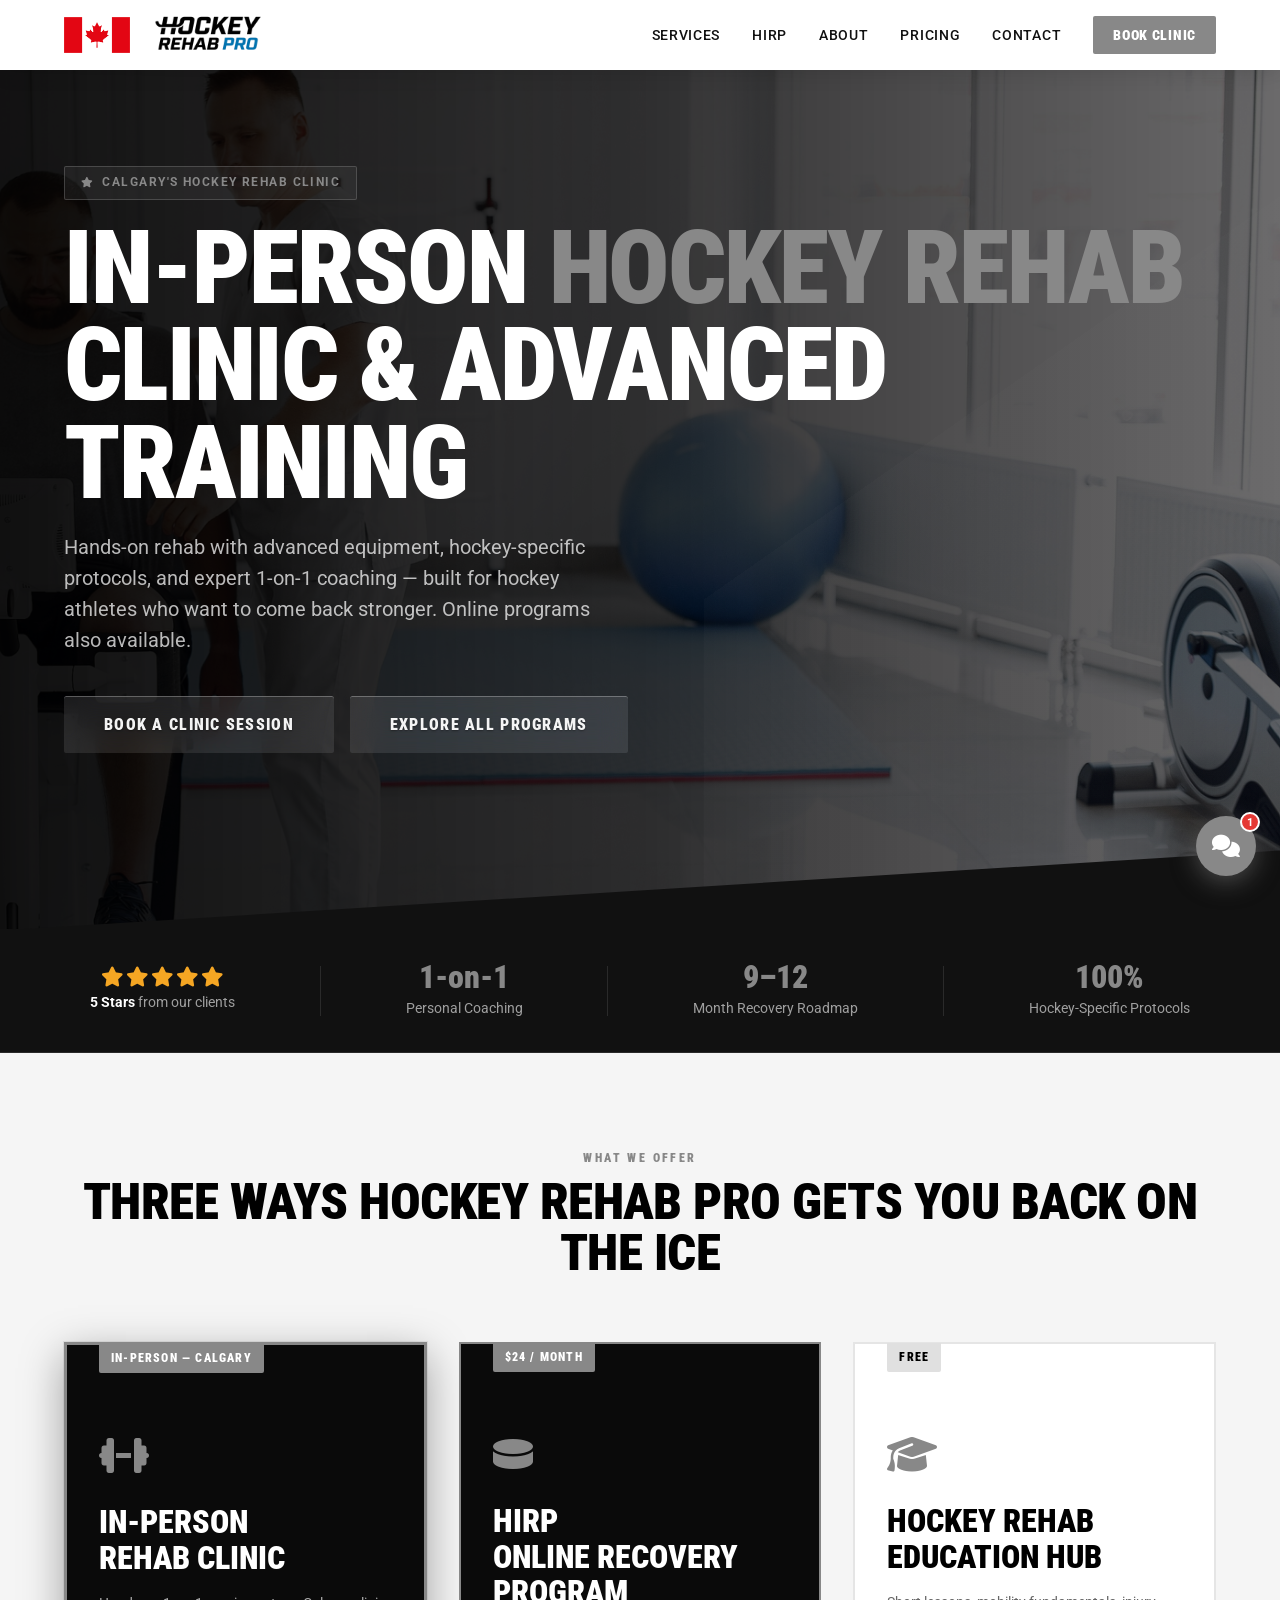
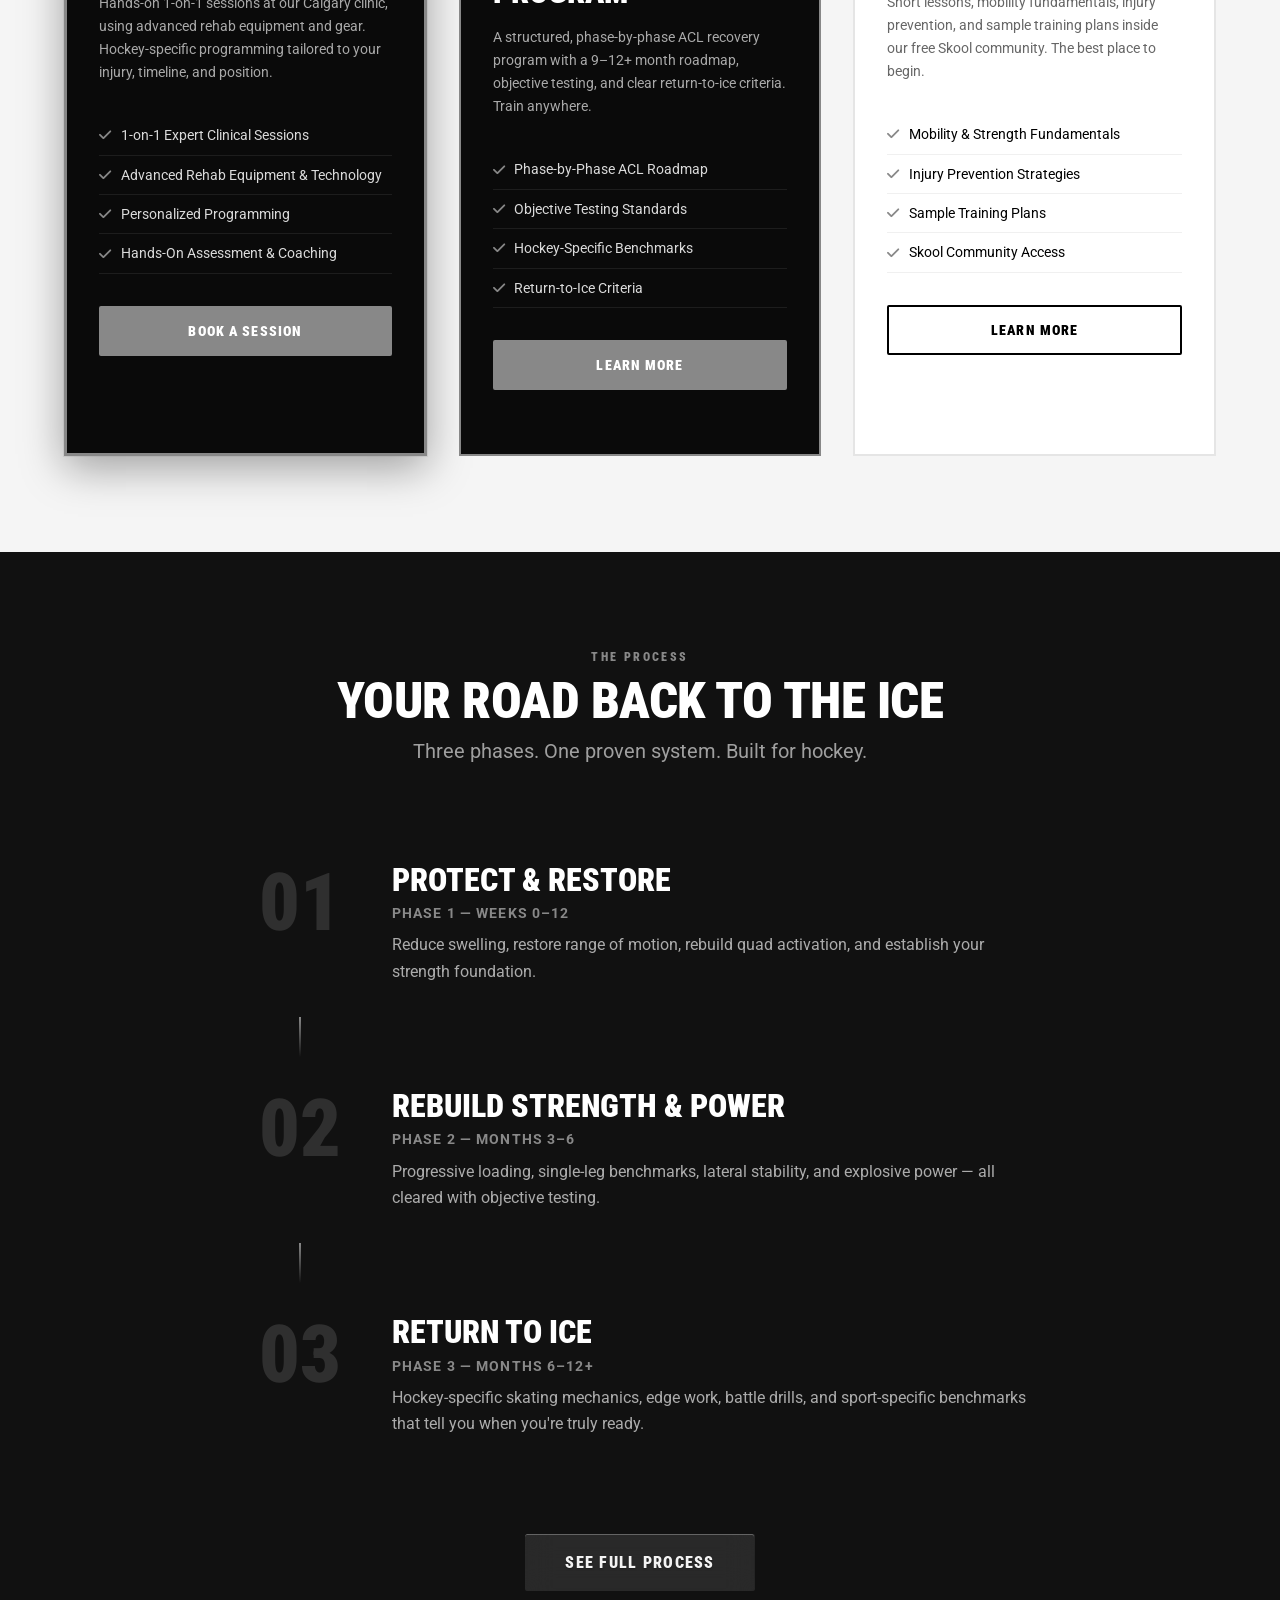
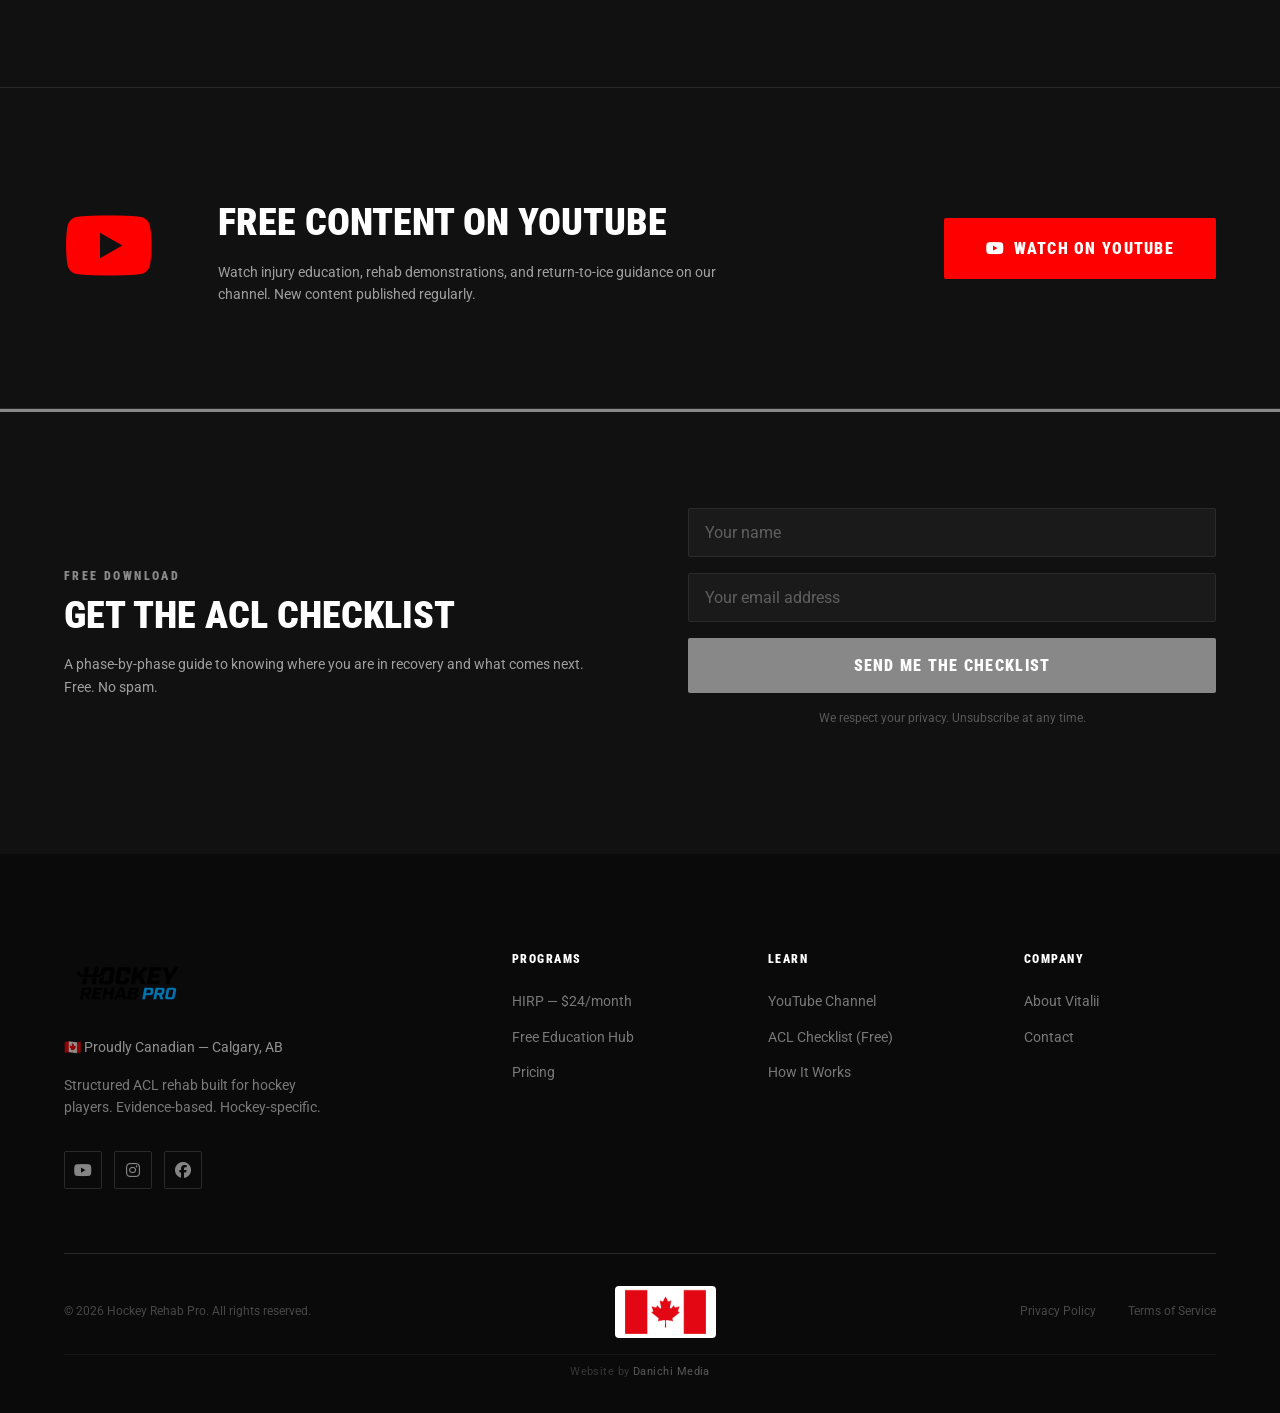
==== commit 152297cf: "Update branding, nav, contact info, and logo across all pages - Nav bar: permanent white background " ====
--- a/index.html
+++ b/index.html
@@ -1,11 +1,11 @@
-<!DOCTYPE html>
+﻿<!DOCTYPE html>
 <html lang="en">
 <head>
   <meta charset="UTF-8">
   <meta name="viewport" content="width=device-width, initial-scale=1.0">
   <meta name="description" content="Structured ACL rehab built for hockey players. Evidence-based return-to-ice protocols at Hockey Rehab Pro — Calgary's hockey rehabilitation clinic.">
   <title>Hockey Rehab Pro — ACL Rehab for Hockey Athletes</title>
-  <link rel="icon" type="image/png" href="./ac713e54-7dcd-4637-b064-36997cf8b8b6.png">
+  <link rel="icon" type="image/png" href="./27d1651f-5110-4884-8c9a-636db960fff5.png">
   <link rel="preconnect" href="https://fonts.googleapis.com">
   <link rel="preconnect" href="https://fonts.gstatic.com" crossorigin>
   <link href="https://fonts.googleapis.com/css2?family=Roboto:wght@400;500;700&family=Roboto+Condensed:wght@700;900&display=swap" rel="stylesheet">
@@ -18,7 +18,7 @@
     <div class="nav__inner container">
       <a href="./index.html" class="nav__logo" aria-label="Hockey Rehab Pro home">
         <img src="./canadien flag.png" alt="Canada" class="nav__flag-img">
-        <img src="./ac713e54-7dcd-4637-b064-36997cf8b8b6.png" alt="Hockey Rehab Pro" class="nav__logo-img">
+        <img src="./27d1651f-5110-4884-8c9a-636db960fff5.png" alt="Hockey Rehab Pro" class="nav__logo-img">
       </a>
       <nav class="nav__links" aria-label="Primary navigation">
         <a href="./services.html"  class="nav__link">Services</a>
@@ -279,7 +279,7 @@
     <div class="container">
       <div class="footer__top">
         <div class="footer__brand">
-          <img src="./ac713e54-7dcd-4637-b064-36997cf8b8b6.png" alt="Hockey Rehab Pro" class="footer__logo">
+          <img src="./27d1651f-5110-4884-8c9a-636db960fff5.png" alt="Hockey Rehab Pro" class="footer__logo">
           <p class="footer__canada">&#x1F1E8;&#x1F1E6; Proudly Canadian &mdash; Calgary, AB</p>
           <p class="footer__tagline">Structured ACL rehab built for hockey players. Evidence-based. Hockey-specific.</p>
           <div class="footer__social">
--- a/styles.css
+++ b/styles.css
@@ -334,6 +334,8 @@
   border-radius: var(--radius);
   border: 2px solid transparent;
   cursor: pointer;
+  touch-action: manipulation;
+  -webkit-tap-highlight-color: transparent;
   transition:
     background var(--transition),
     color var(--transition),
@@ -499,15 +501,11 @@
   left: 0;
   width: 100%;
   height: var(--nav-height);
-  background: transparent;
+  background: #ffffff;
+  box-shadow: 0 2px 20px rgba(0, 0, 0, 0.12);
   z-index: 1000;
-  transition: background var(--transition-slow), box-shadow var(--transition-slow);
-}
-
-.nav.scrolled {
-  background: var(--color-dark-900);
-  box-shadow: 0 2px 30px rgba(0, 0, 0, 0.6);
-}
+}
+
 
 .nav__inner {
   display: flex;
@@ -533,15 +531,13 @@
   height: 36px;
   width: auto;
   display: block;
-  border-radius: 3px;
-  mix-blend-mode: screen;
 }
 
 .nav__logo-text {
   font-family: var(--font-heading);
   font-weight: var(--font-heading-weight);
   font-size: var(--text-sm);
-  color: var(--color-white);
+  color: var(--color-dark-800);
   text-transform: uppercase;
   letter-spacing: 0.05em;
   line-height: 1.1;
@@ -554,7 +550,7 @@
 }
 
 .nav__link {
-  color: var(--color-white);
+  color: var(--color-dark-800);
   font-size: var(--text-sm);
   font-weight: 500;
   text-transform: uppercase;
@@ -588,6 +584,7 @@
   border-radius: var(--radius);
   font-family: var(--font-heading);
   font-weight: var(--font-heading-weight);
+  color: var(--color-white);
 }
 
 .nav__link--cta:hover {
@@ -615,7 +612,7 @@
   display: block;
   width: 100%;
   height: 2px;
-  background: var(--color-white);
+  background: var(--color-dark-800);
   transition: transform var(--transition), opacity var(--transition);
 }
 
@@ -731,7 +728,6 @@
   display: flex;
   align-items: center;
   position: relative;
-  overflow: hidden;
   background:
     linear-gradient(
       to right,
@@ -826,6 +822,8 @@
   display: flex;
   gap: var(--space-sm);
   flex-wrap: wrap;
+  position: relative;
+  z-index: 2;
 }
 
 /* ============================================================
@@ -1125,10 +1123,6 @@
   position: absolute;
   bottom: -20px;
   right: -20px;
-  background: var(--color-dark-900);
-  border-radius: 50%;
-  padding: 8px;
-  box-shadow: 0 8px 24px rgba(0, 0, 0, 0.4);
 }
 
 .about__logo-badge .logo-clip {
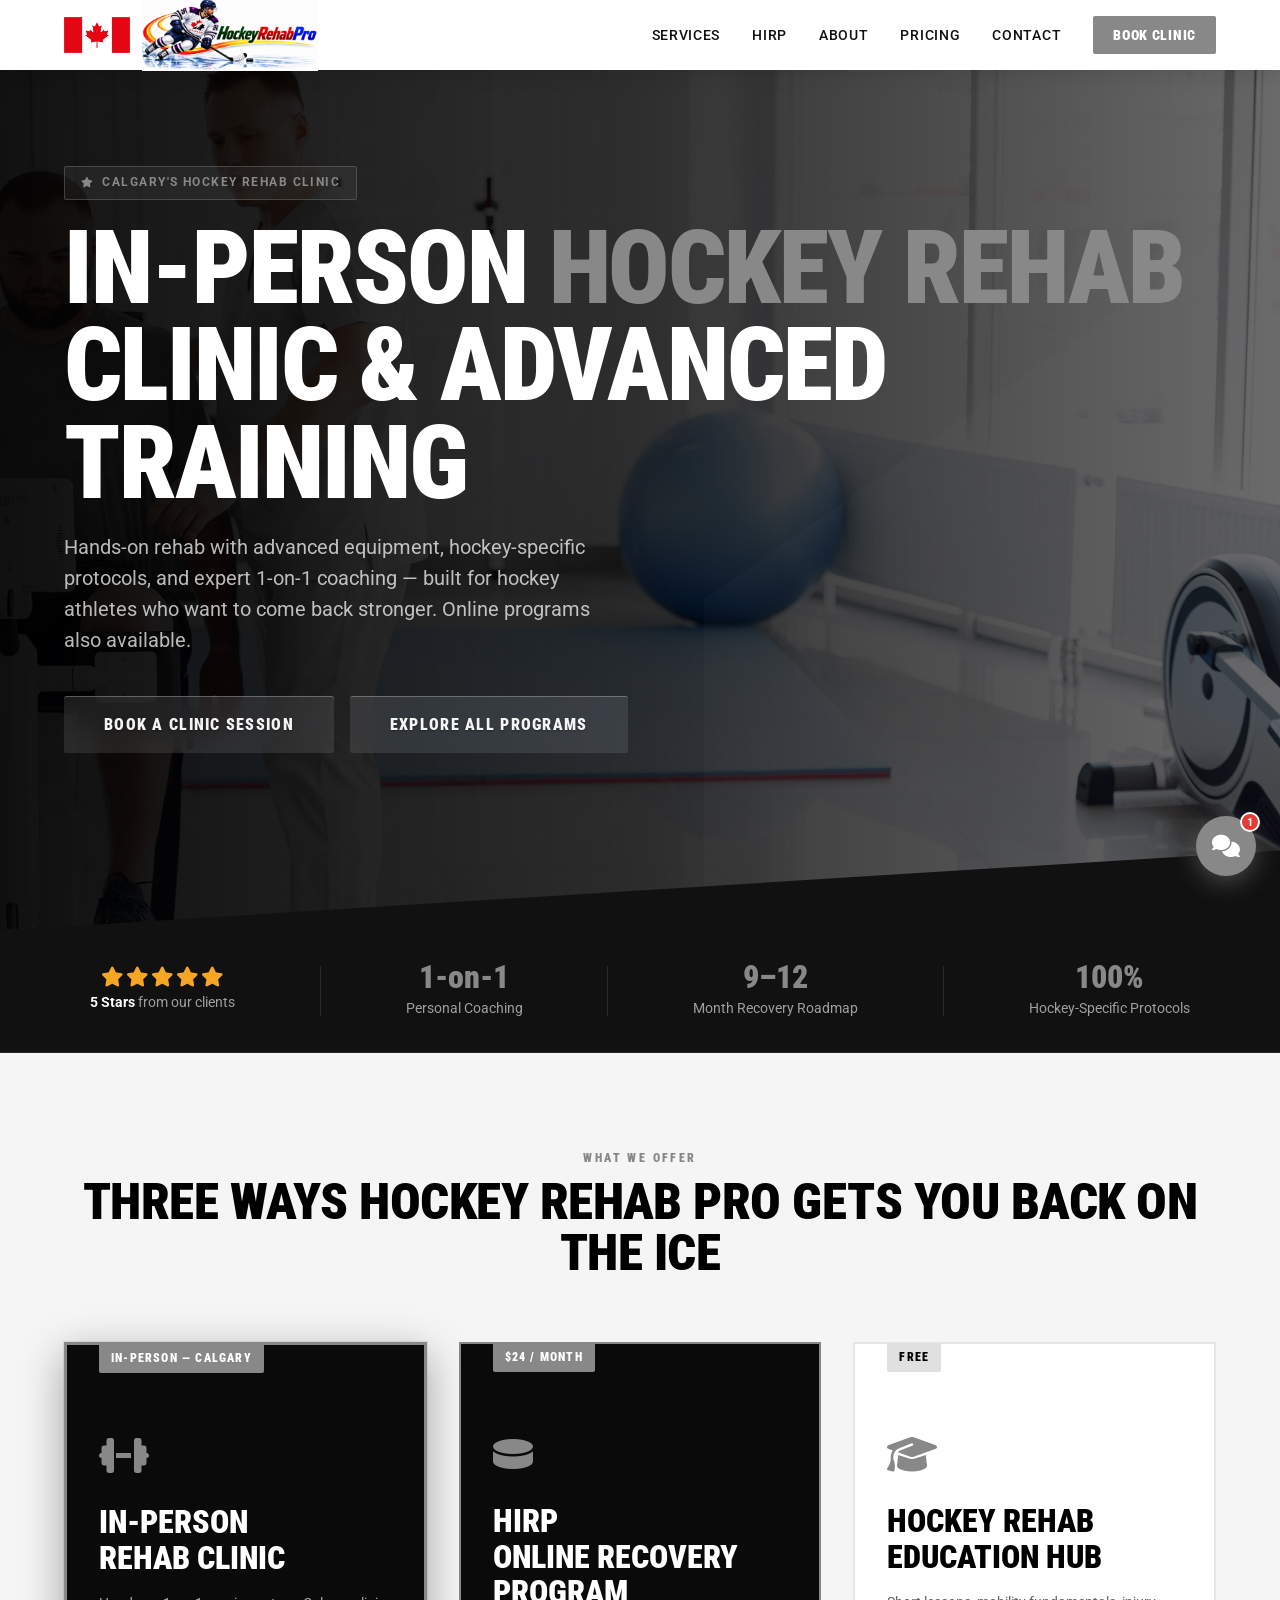
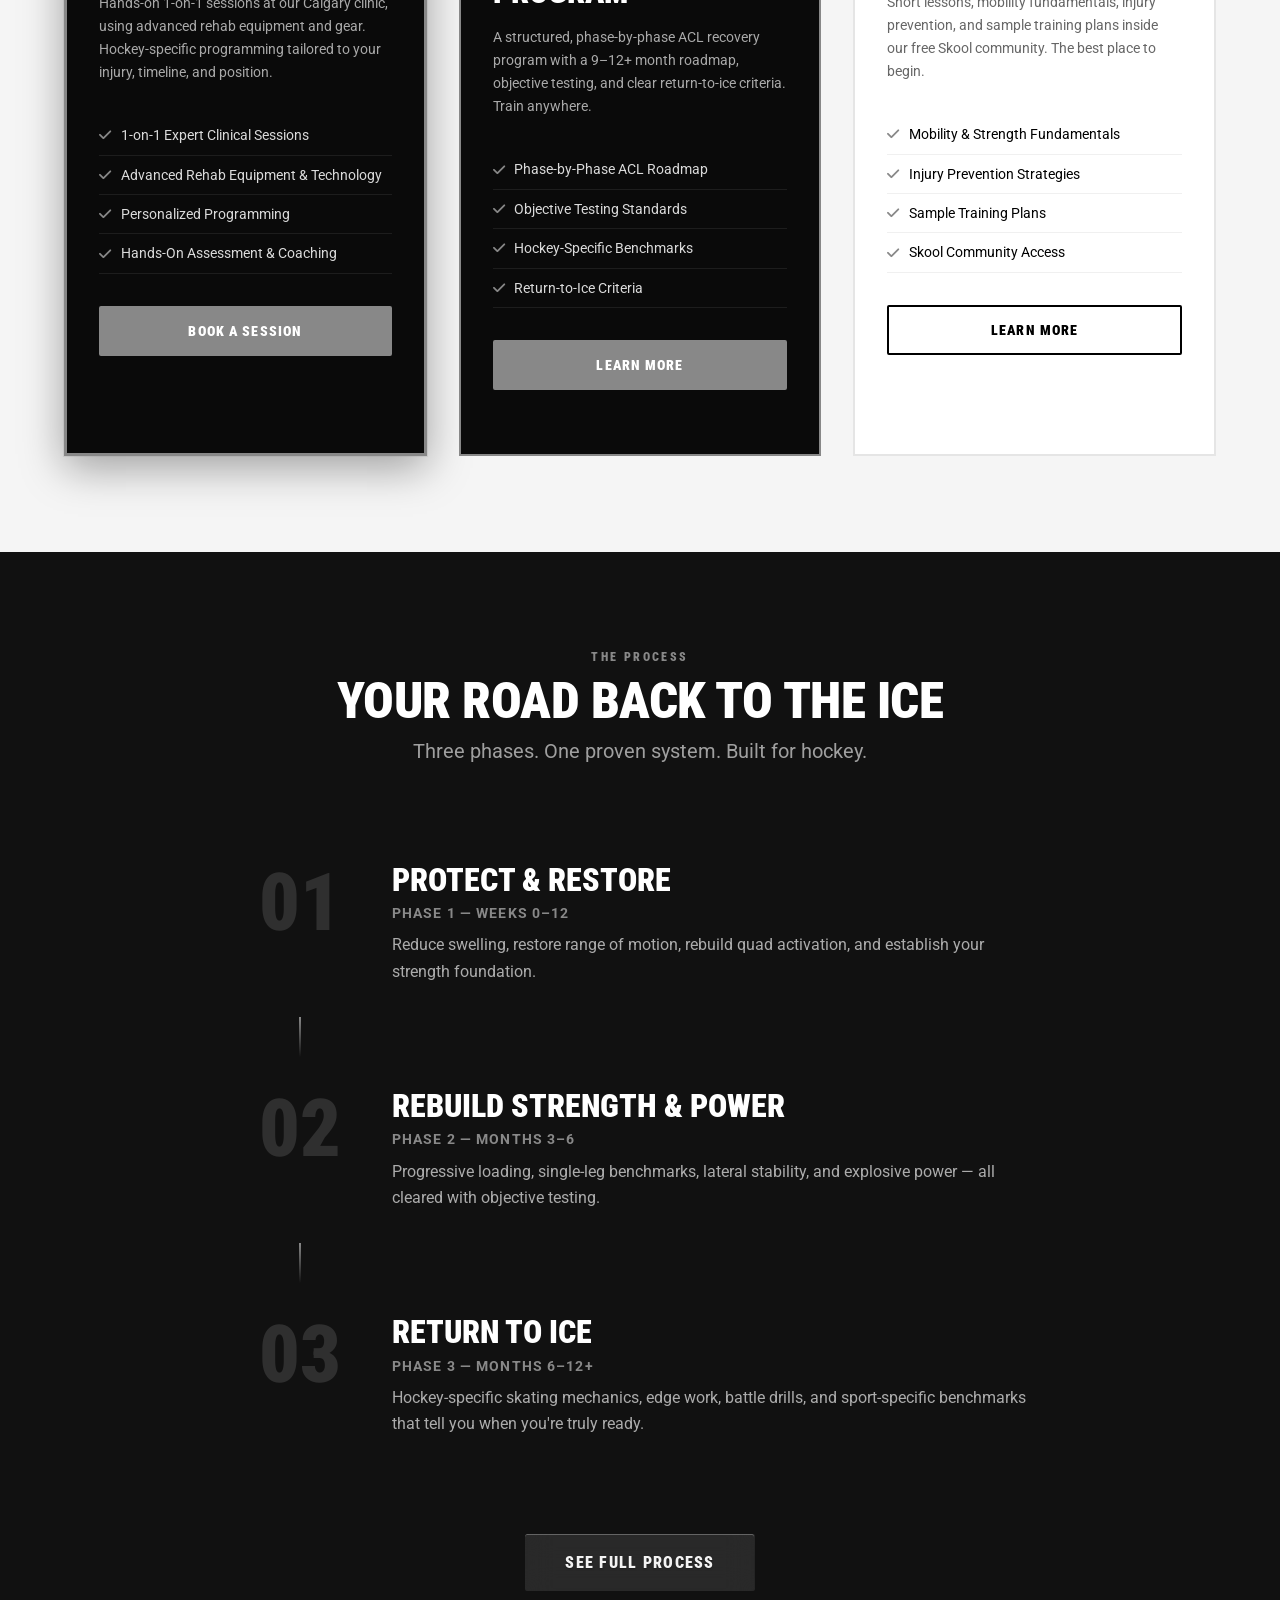
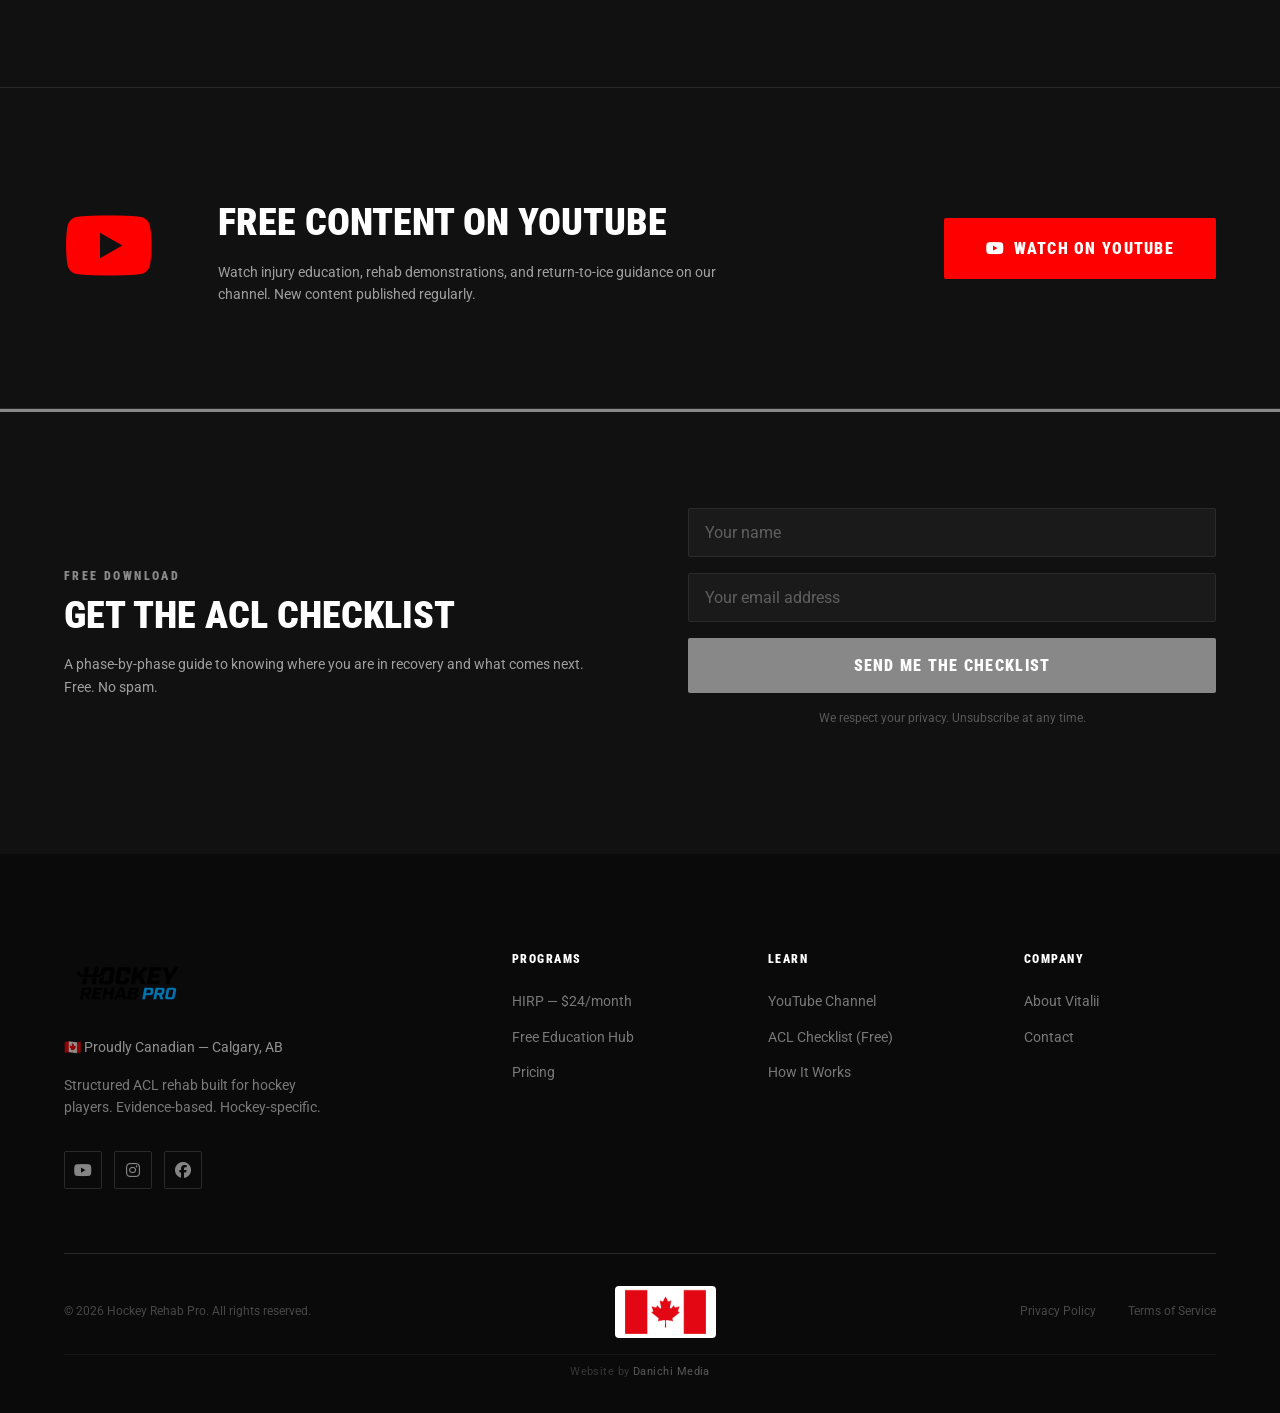
==== commit 6c243a14: "Update logo image source in index.html" ====
--- a/index.html
+++ b/index.html
@@ -18,7 +18,7 @@
     <div class="nav__inner container">
       <a href="./index.html" class="nav__logo" aria-label="Hockey Rehab Pro home">
         <img src="./canadien flag.png" alt="Canada" class="nav__flag-img">
-        <img src="./27d1651f-5110-4884-8c9a-636db960fff5.png" alt="Hockey Rehab Pro" class="nav__logo-img">
+        <img src="./7578636B-C4AB-4FFF-8E24-B6EE4BA5F6D4.PNG" alt="Hockey Rehab Pro" class="nav__logo-img">
       </a>
       <nav class="nav__links" aria-label="Primary navigation">
         <a href="./services.html"  class="nav__link">Services</a>
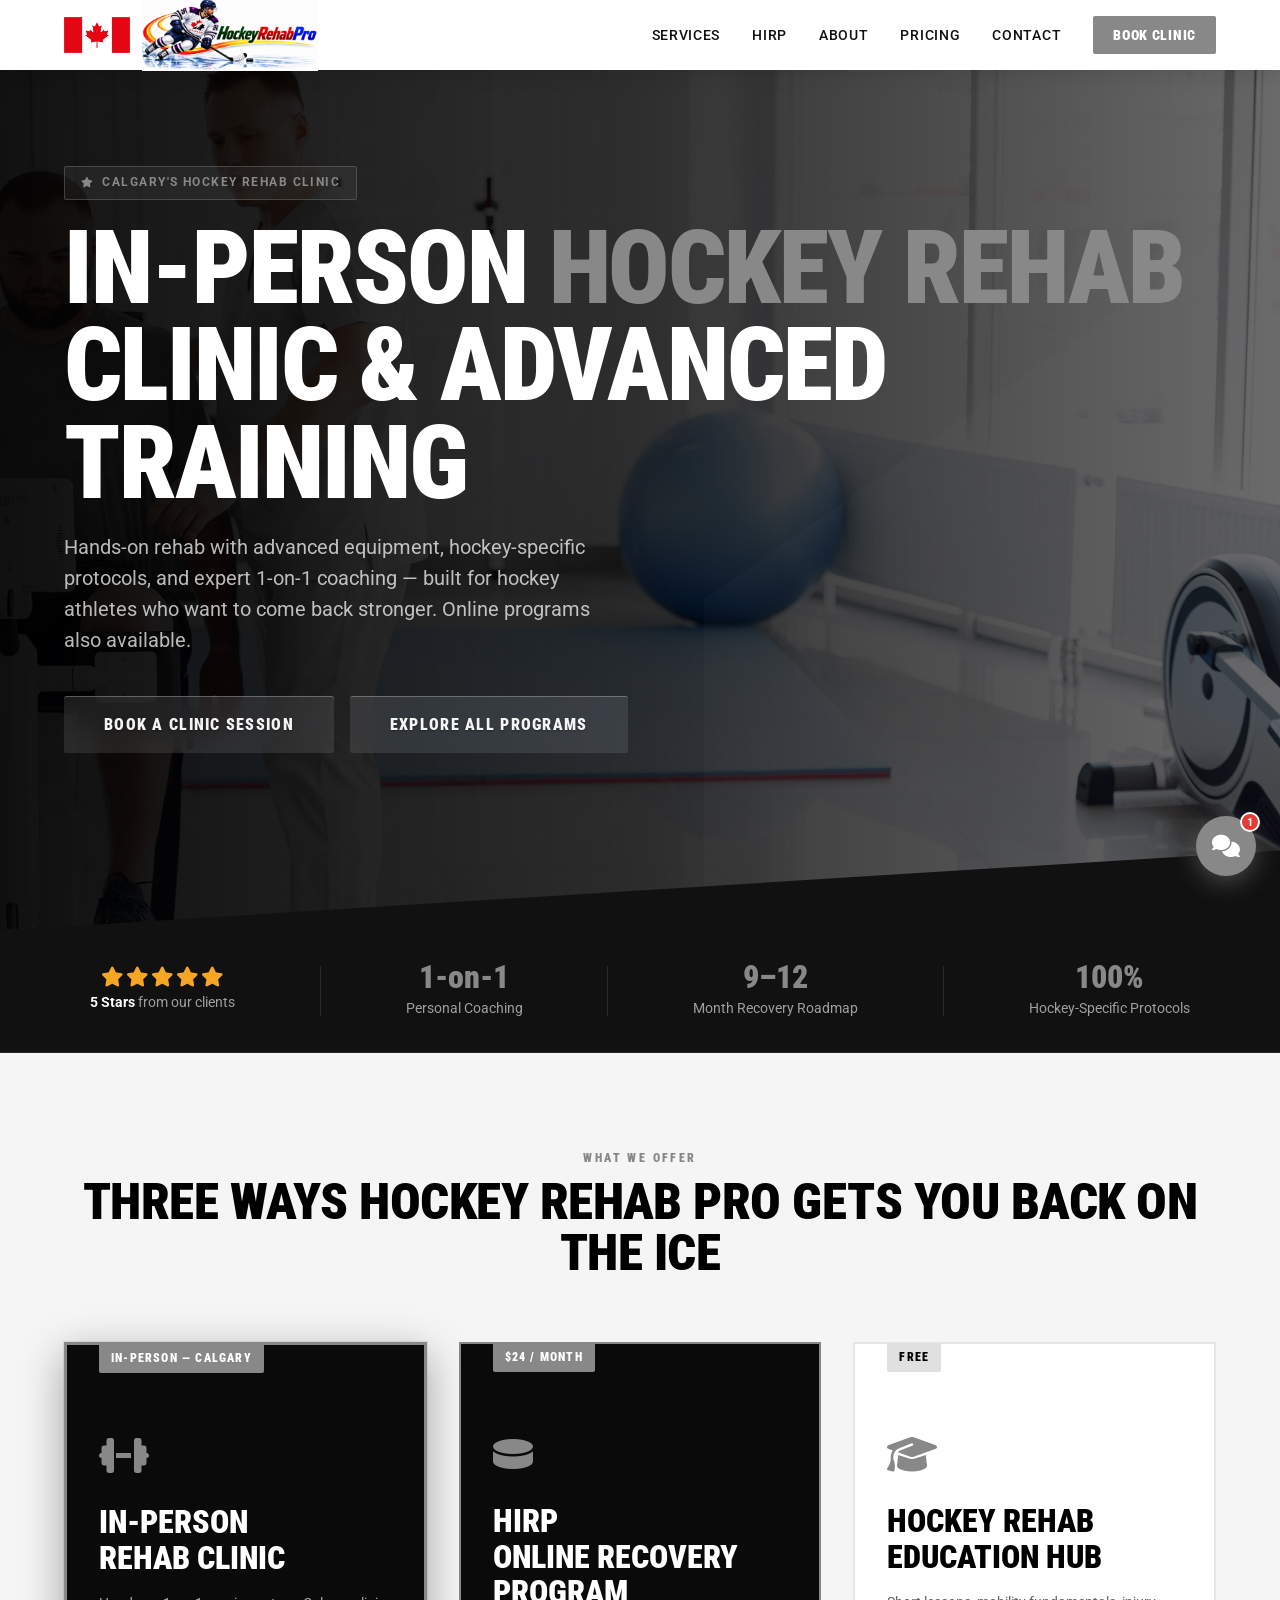
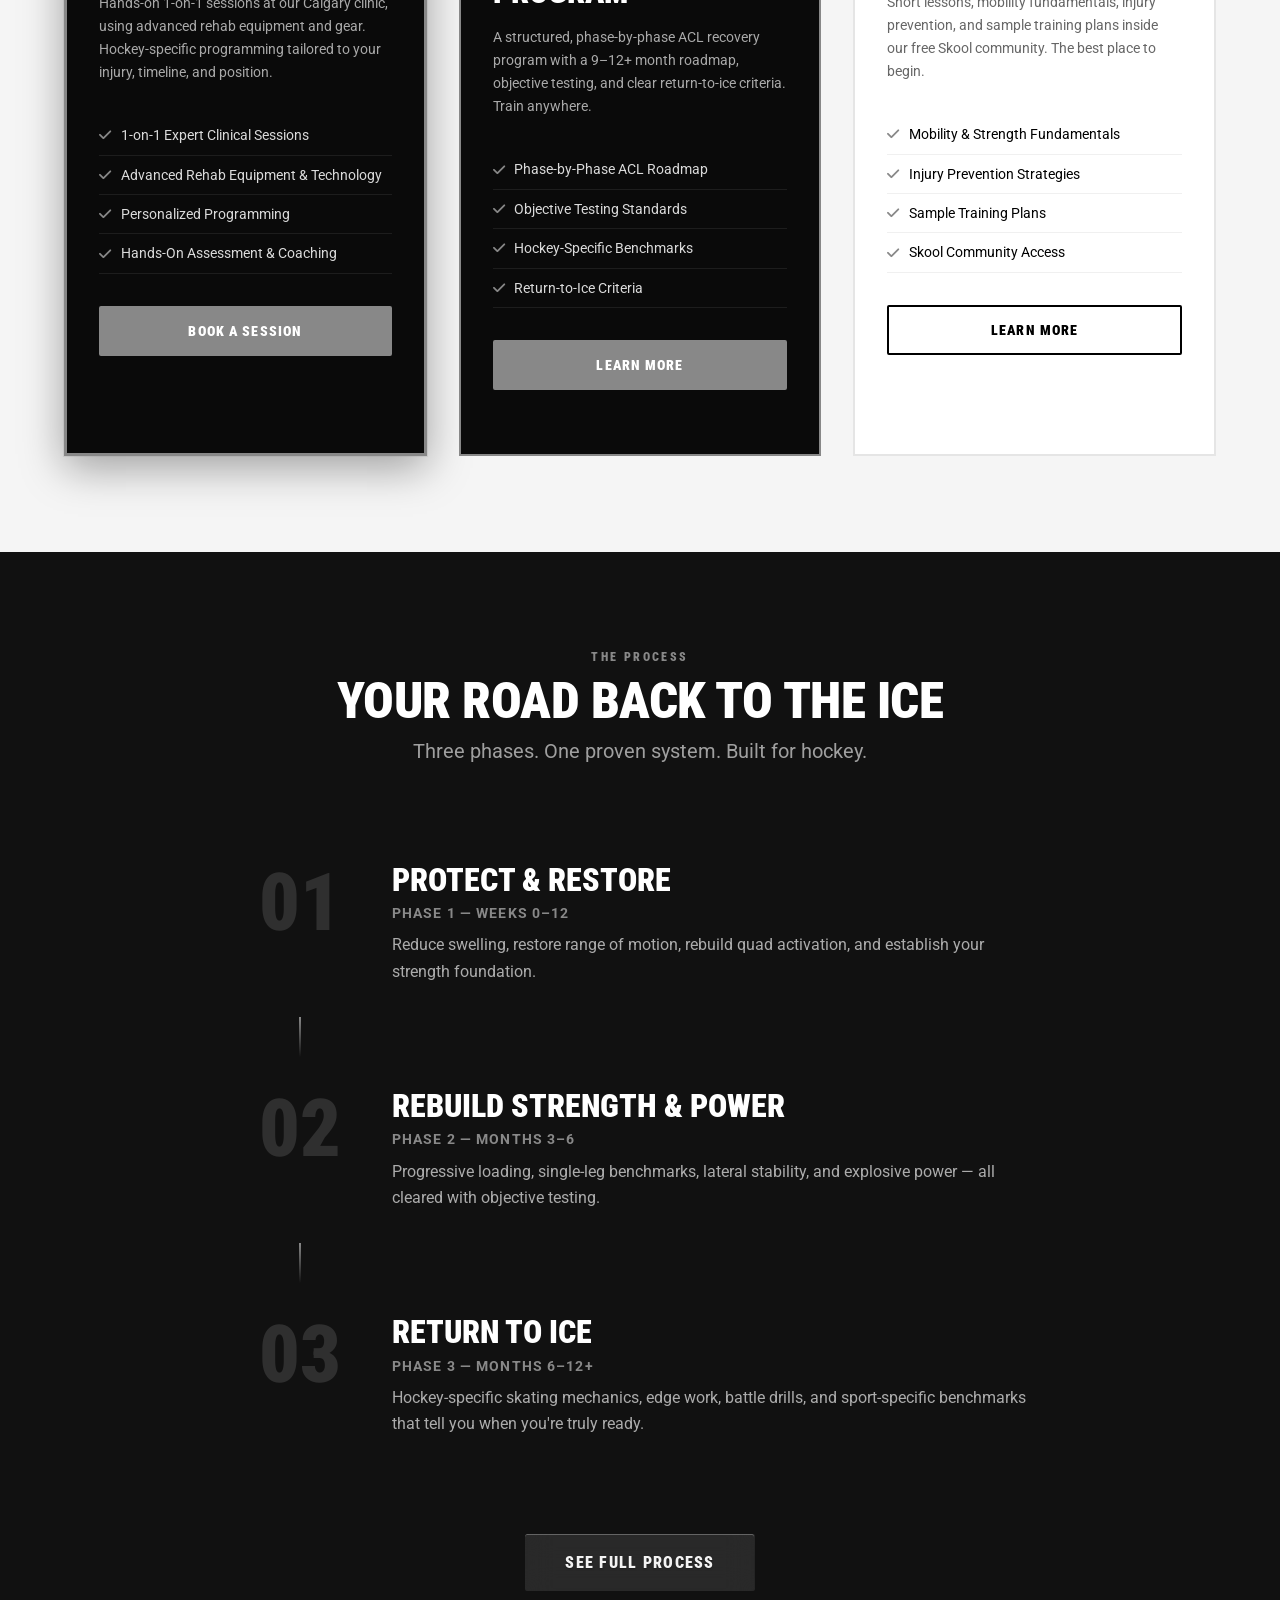
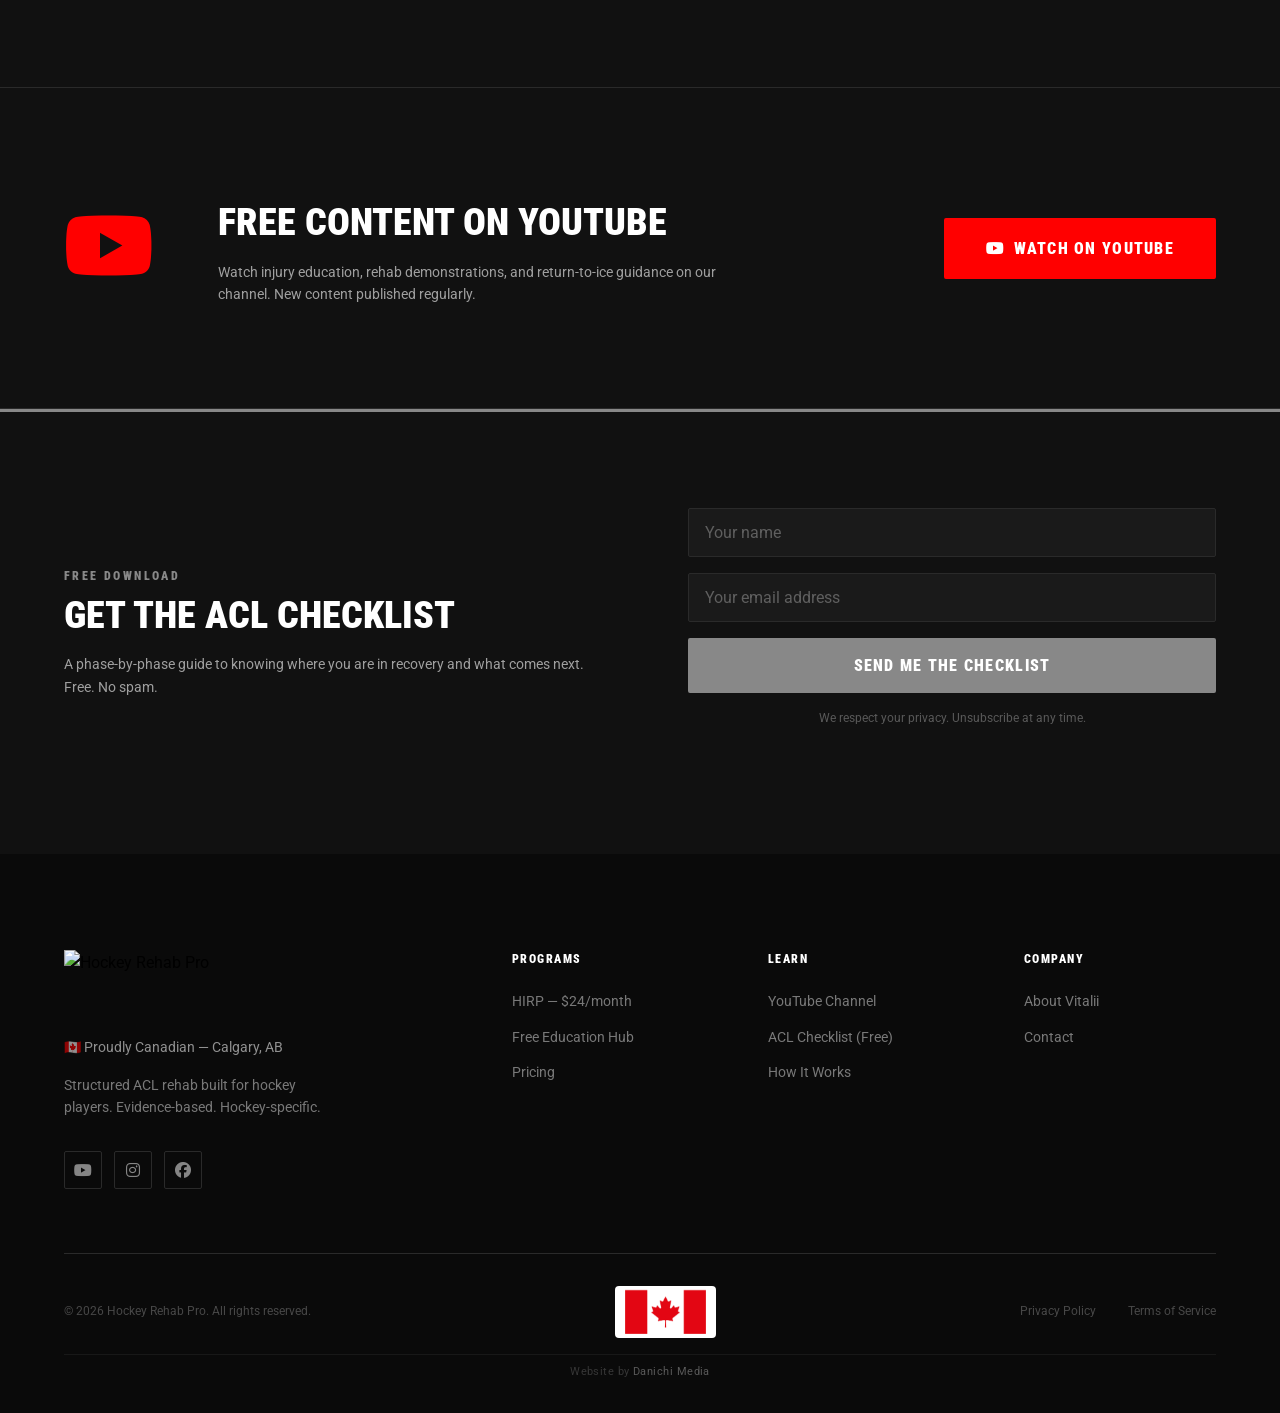
==== commit 25d23659: "Remove favicon link from index.html Removed the favicon link from the HTML file." ====
--- a/index.html
+++ b/index.html
@@ -5,7 +5,7 @@
   <meta name="viewport" content="width=device-width, initial-scale=1.0">
   <meta name="description" content="Structured ACL rehab built for hockey players. Evidence-based return-to-ice protocols at Hockey Rehab Pro — Calgary's hockey rehabilitation clinic.">
   <title>Hockey Rehab Pro — ACL Rehab for Hockey Athletes</title>
-  <link rel="icon" type="image/png" href="./27d1651f-5110-4884-8c9a-636db960fff5.png">
+  
   <link rel="preconnect" href="https://fonts.googleapis.com">
   <link rel="preconnect" href="https://fonts.gstatic.com" crossorigin>
   <link href="https://fonts.googleapis.com/css2?family=Roboto:wght@400;500;700&family=Roboto+Condensed:wght@700;900&display=swap" rel="stylesheet">
